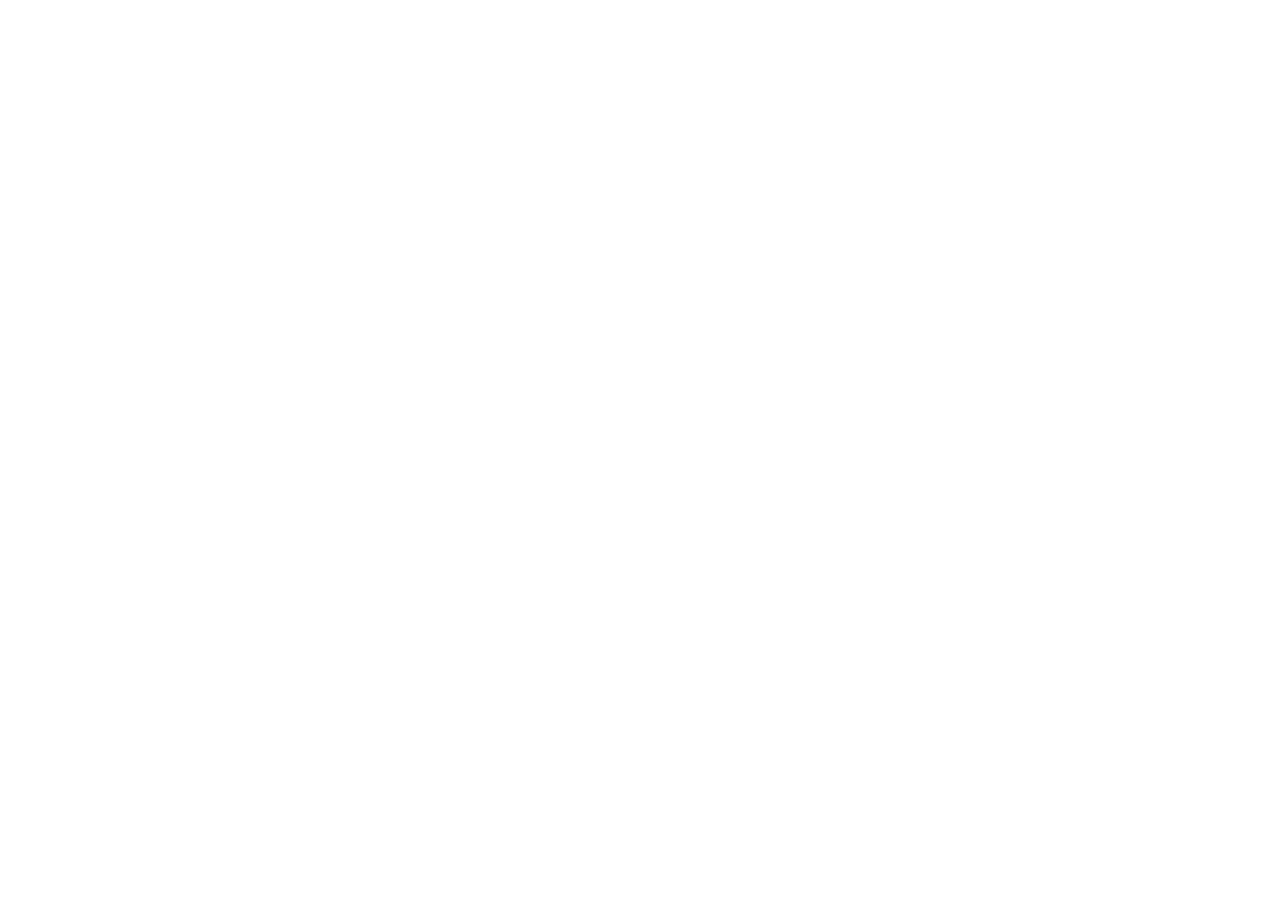
==== index.html @ e8a9f500 "Created index, css and js templates, also adding the main font for page" ====
<!DOCTYPE html>
<html lang="en">
<head>
    <meta charset="UTF-8">
    <meta http-equiv="X-UA-Compatible" content="IE=edge">
    <meta name="viewport" content="width=device-width, initial-scale=1.0">
    <link rel="stylesheet" href="css/main.css">
    <title>Alphalete</title>
</head>
<body>
    
</body>
</html>
---- css/main.css ----
* {
    box-sizing: border-box;
    padding: 0;
    margin: 0;
    font-family: "GT America Expanded Bold";
}
@font-face {
    font-family: "GT America Expanded Bold";
    src: url(@font-face/gtAmerica.ttf);
    src: url(@font-face/22b4c73e6141de7c9937f42cb58bdb4b.eot);
    src: url(@font-face/22b4c73e6141de7c9937f42cb58bdb4b.svg);
    src: url(@font-face/22b4c73e6141de7c9937f42cb58bdb4b.woff);
    src: url(@font-face/22b4c73e6141de7c9937f42cb58bdb4b.woff2);
}
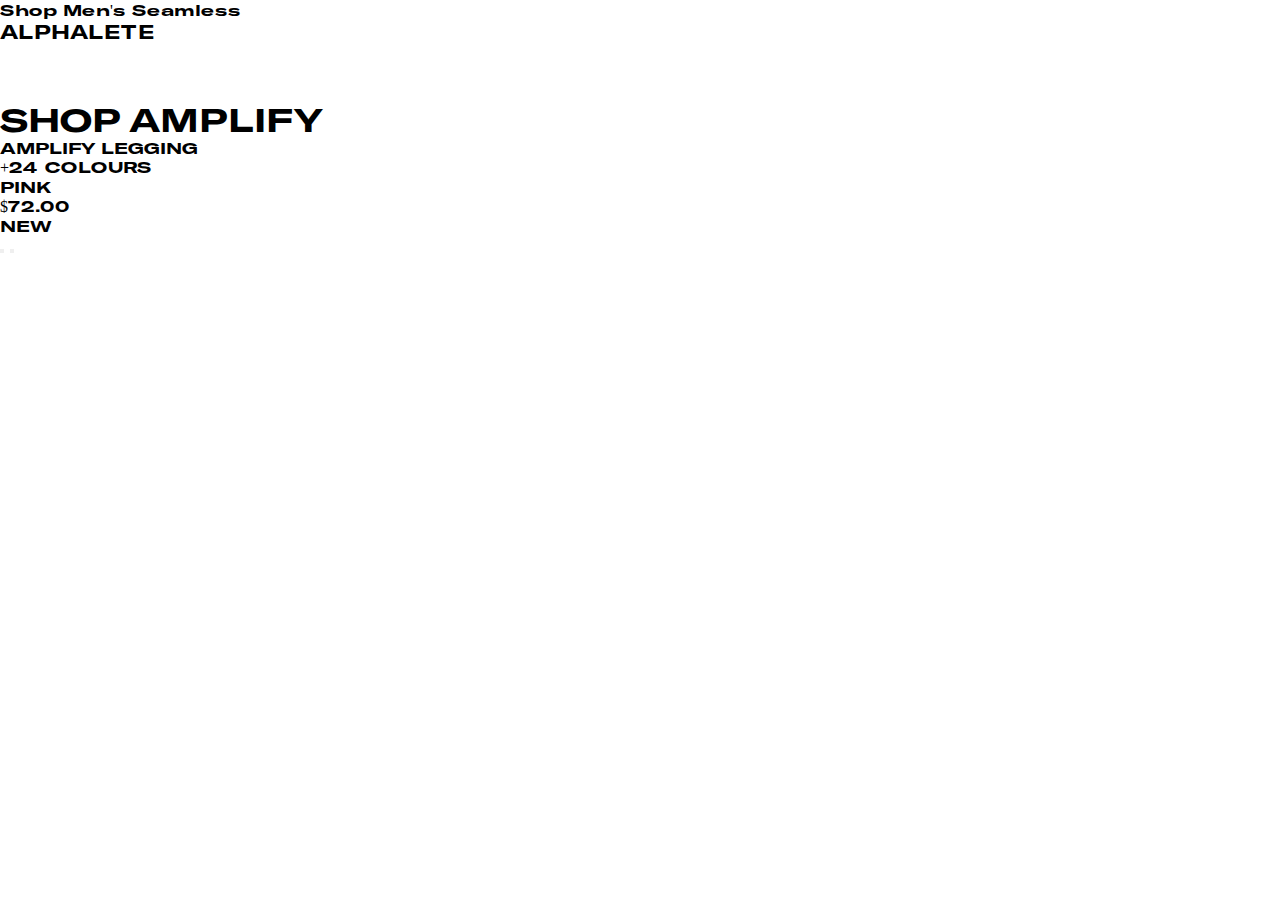
==== commit f8e1d8d6: "Added basic html for alerts, mobile nav, ourFavourites and elements for shopAmplify item and section" ====
--- a/index.html
+++ b/index.html
@@ -8,6 +8,38 @@
     <title>Alphalete</title>
 </head>
 <body>
-    
+    <header>
+        <div class="alerts">
+            <p>Shop Men's Seamless</p>
+        </div>
+        <nav class="mobileNavigation">
+            <h3 class="logo">ALPHALETE</h3>
+            <ul>
+                <li class="shoppingBasket"></li>
+                <li class="searchBar"></li>
+                <li class="hamburgerMenu"></li>
+            </ul>
+        </nav>
+    </header>
+    <section class="ourFavourites">
+
+    </section>
+    <section class="shopAmplify carouselSection">
+        <h1>SHOP AMPLIFY</h1>
+        <div class="carouselPart">
+            <div class="leggings">
+                <div class="carouselImage"></div>
+                <div class="carouselInformation">
+                    <p class="itemTitle">AMPLIFY LEGGING</p>
+                    <p class="itemColourAmount">+24 COLOURS</p>
+                    <p class="itemColour">PINK</p>
+                    <p class="itemPrice">$72.00</p>
+                    <p class="itemStatus">NEW</p>
+                </div>
+            </div>
+            <button class="prevButton"></button>
+            <button class="nextButton"></button>
+        </div>
+    </section>
 </body>
 </html>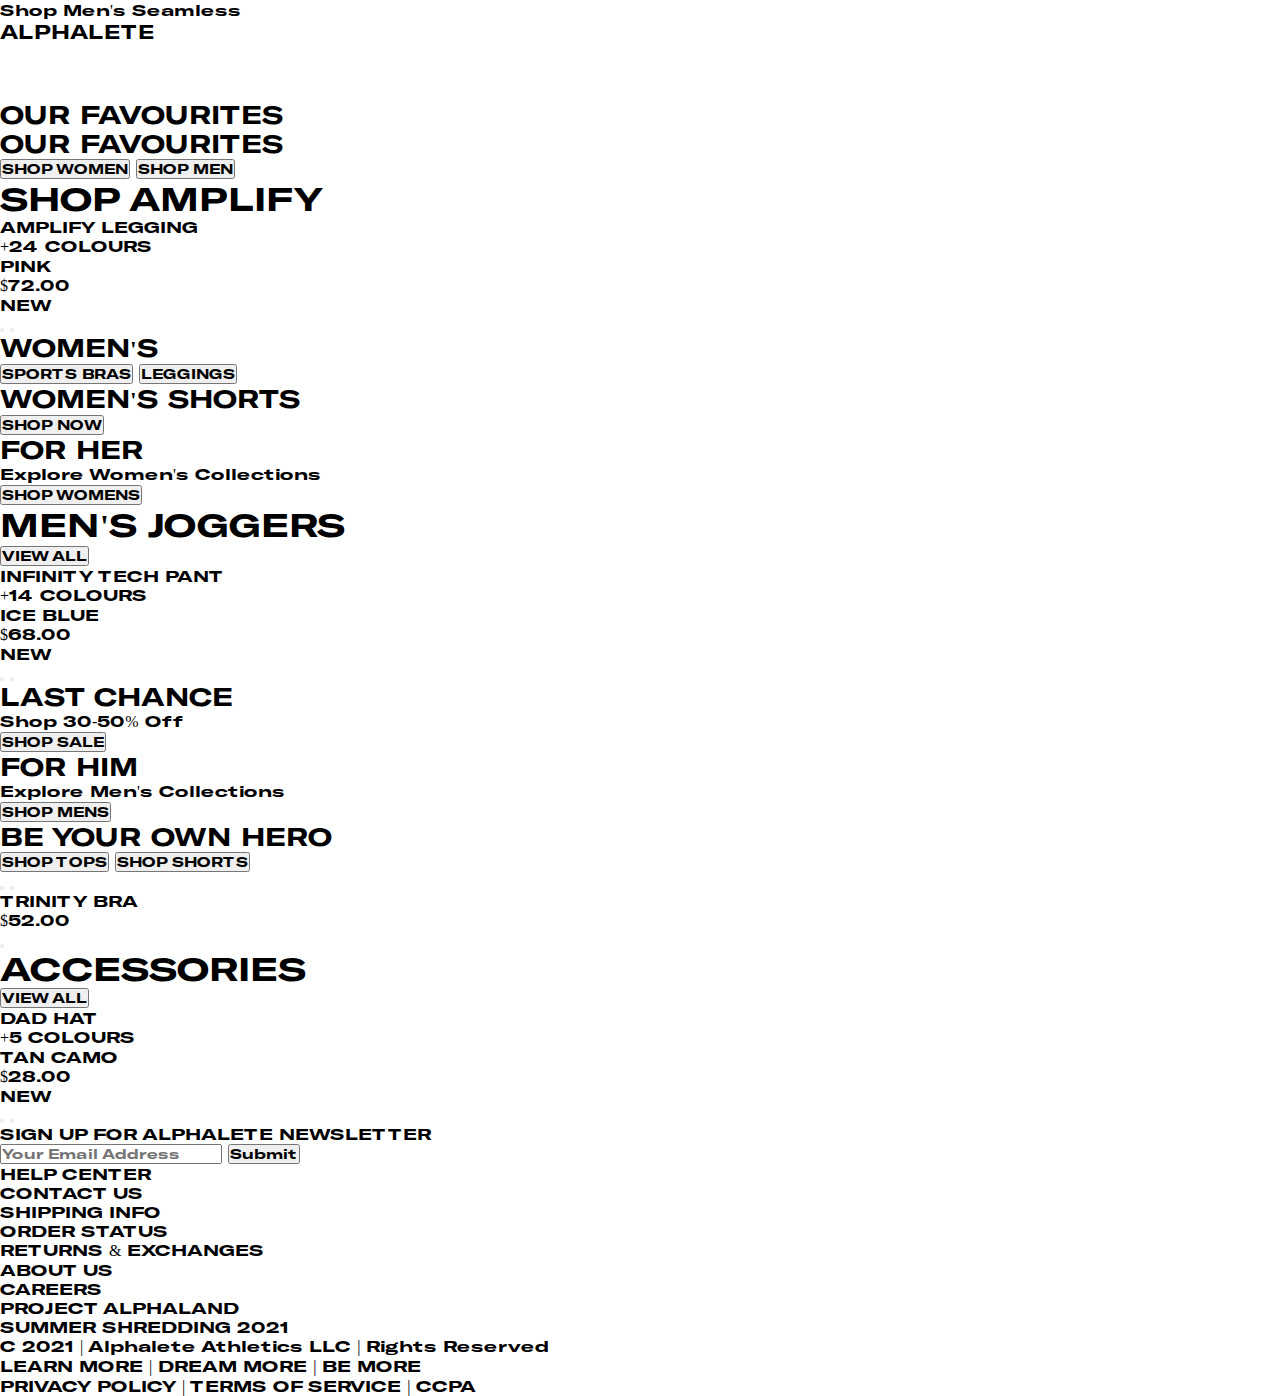
==== commit d56e8baa: "Added the rest of basic html, no styling" ====
--- a/index.html
+++ b/index.html
@@ -22,12 +22,17 @@
         </nav>
     </header>
     <section class="ourFavourites">
-
+        <h2>OUR FAVOURITES</h2>
+        <div class="ourFavourites-mobileImage"></div>
+        <div class="ourFavourites-desktoptabletImage"></div>
+        <h2>OUR FAVOURITES</h2>
+        <button class="shopWomen sectionButton">SHOP WOMEN</button>
+        <button class="shopMen sectionButton">SHOP MEN</button>
     </section>
     <section class="shopAmplify carouselSection">
         <h1>SHOP AMPLIFY</h1>
-        <div class="carouselPart">
-            <div class="leggings">
+        <ul class="carouselPart">
+            <li class="leggings carouselBox">
                 <div class="carouselImage"></div>
                 <div class="carouselInformation">
                     <p class="itemTitle">AMPLIFY LEGGING</p>
@@ -36,10 +41,145 @@
                     <p class="itemPrice">$72.00</p>
                     <p class="itemStatus">NEW</p>
                 </div>
-            </div>
+            </li>
             <button class="prevButton"></button>
             <button class="nextButton"></button>
+        </ul>
+    </section>
+    <section class="womensGallery">
+        <div class="womensClothes">
+            <div class="womensClothesImage"></div>
+            <h2>WOMEN'S</h2>
+            <button class="sportsBras sectionButton">SPORTS BRAS</button>
+            <button class="leggings sectionButton">LEGGINGS</button>
+        </div>
+        <div class="womensShorts">
+            <div class="womensShortsImage"></div>
+            <h2>WOMEN'S SHORTS</h2>
+            <button class="shopNow sectionButton">SHOP NOW</button>
+        </div>
+        <div class="forHer forThemBox">
+            <div class="forHerImage"></div>
+            <h2>FOR HER</h2>
+            <p>Explore Women's Collections</p>
+            <button class="shopThem sectionButton">SHOP WOMENS</button>
         </div>
     </section>
+    <section class="mensJoggers carouselSection">
+        <div class="carouselTitleBox">
+            <h1>MEN'S JOGGERS</h1>
+            <button class="carouselTitleButton">VIEW ALL</button>
+        </div>
+        <ul class="carouselPart">
+            <li class="joggers carouselBox">
+                <div class="carouselImage"></div>
+                <div class="carouselInformation">
+                    <p class="itemTitle">INFINITY TECH PANT</p>
+                    <p class="itemColourAmount">+14 COLOURS</p>
+                    <p class="itemColour">ICE BLUE</p>
+                    <p class="itemPrice">$68.00</p>
+                    <p class="itemStatus">NEW</p>
+                </div>
+            </li>
+            <button class="prevButton"></button>
+            <button class="nextButton"></button>
+        </ul>
+    </section>
+    <section class="mensGallery">
+        <div class="lastChance">
+            <div class="lastChanceImage "></div>
+            <h2>LAST CHANCE</h2>
+            <p>Shop 30-50% Off</p>
+            <button class="shopSale sectionButton">SHOP SALE</button>
+        </div>
+        <div class="forHim forThemBox">
+            <div class="forHimImage"></div>
+            <h2>FOR HIM</h2>
+            <p>Explore Men's Collections</p>
+            <button class="shopThem sectionButton">SHOP MENS</button>
+        </div>
+        <div class="ownHero">
+            <div class="heroImage"></div>
+            <h2>BE YOUR OWN HERO</h2>
+            <button class="shopTops sectionButton">SHOP TOPS</button>
+            <button class="shopShorts sectionButton">SHOP SHORTS</button>
+        </div>
+    </section>
+    <section class="shopTheLook">
+        <div class="shopBox">
+            <div class="shopOneImage"></div>
+            <button class="highlightButton highlight1"></button>
+            <button class="highlightButton highlight2"></button>
+            <div class="imageHighlight">
+                <div class="itemBox">
+                    <div class="itemImage"></div>
+                    <div class="itemInfo">
+                        <h4>TRINITY BRA</h4>
+                        <p>$52.00</p>
+                    </div>
+                </div>
+                <button class="exitButton"></button>
+            </div>
+        </div>
+    </section>
+    <section class="shopAccessories carouselSection">
+        <div class="carouselTitleBox">
+            <h1>ACCESSORIES</h1>
+            <button class="carouselTitleButton">VIEW ALL</button>
+        </div>
+        <ul class="carouselPart">
+            <li class="accessoriesBox carouselBox">
+                <div class="carouselImage"></div>
+                <div class="carouselInformation">
+                    <p class="itemTitle">DAD HAT</p>
+                    <p class="itemColourAmount">+5 COLOURS</p>
+                    <p class="itemColour">TAN CAMO</p>
+                    <p class="itemPrice">$28.00</p>
+                    <p class="itemStatus">NEW</p>
+                </div>
+            </li>
+            <button class="prevButton"></button>
+            <button class="nextButton"></button>
+        </ul>
+    </section>
+    <footer>
+        <div class="signUpSocials">
+            <p>SIGN UP FOR ALPHALETE NEWSLETTER</p>
+            <div class="submitEMail">
+                <input type="text" placeholder="Your Email Address">
+                <input type="submit">
+            </div>
+            <div class="socialMedias">
+                <div class="instagram socialMediaBox"></div>
+                <div class="tiktok socialMediaBox"></div>
+                <div class="twitter socialMediaBox"></div>
+                <div class="facebook socialMediaBox"></div>
+                <div class="youtube socialMediaBox"></div>
+            </div>
+            <div class="themeToggle"></div>
+        </div>
+        <div class="supportBox">
+            <ul>
+                <li>HELP CENTER</li>
+                <li>CONTACT US</li>
+                <li>SHIPPING INFO</li>
+                <li>ORDER STATUS</li>
+                <li>RETURNS & EXCHANGES</li>
+            </ul>
+        </div>
+        <div class="infoBox">
+            <ul>
+                <li>ABOUT US</li>
+                <li>CAREERS</li>
+                <li>PROJECT ALPHALAND</li>
+                <li>SUMMER SHREDDING 2021</li>
+            </ul>
+        </div>
+        <div class="copyrightBox">
+            <p class="copyright">C 2021 | Alphalete Athletics LLC | Rights Reserved</p>
+            <p class="missionStatement">LEARN MORE | DREAM MORE | BE MORE</p>
+            <p class="privacy">PRIVACY POLICY | TERMS OF SERVICE | CCPA</p>
+        </div>
+    </footer>
 </body>
 </html>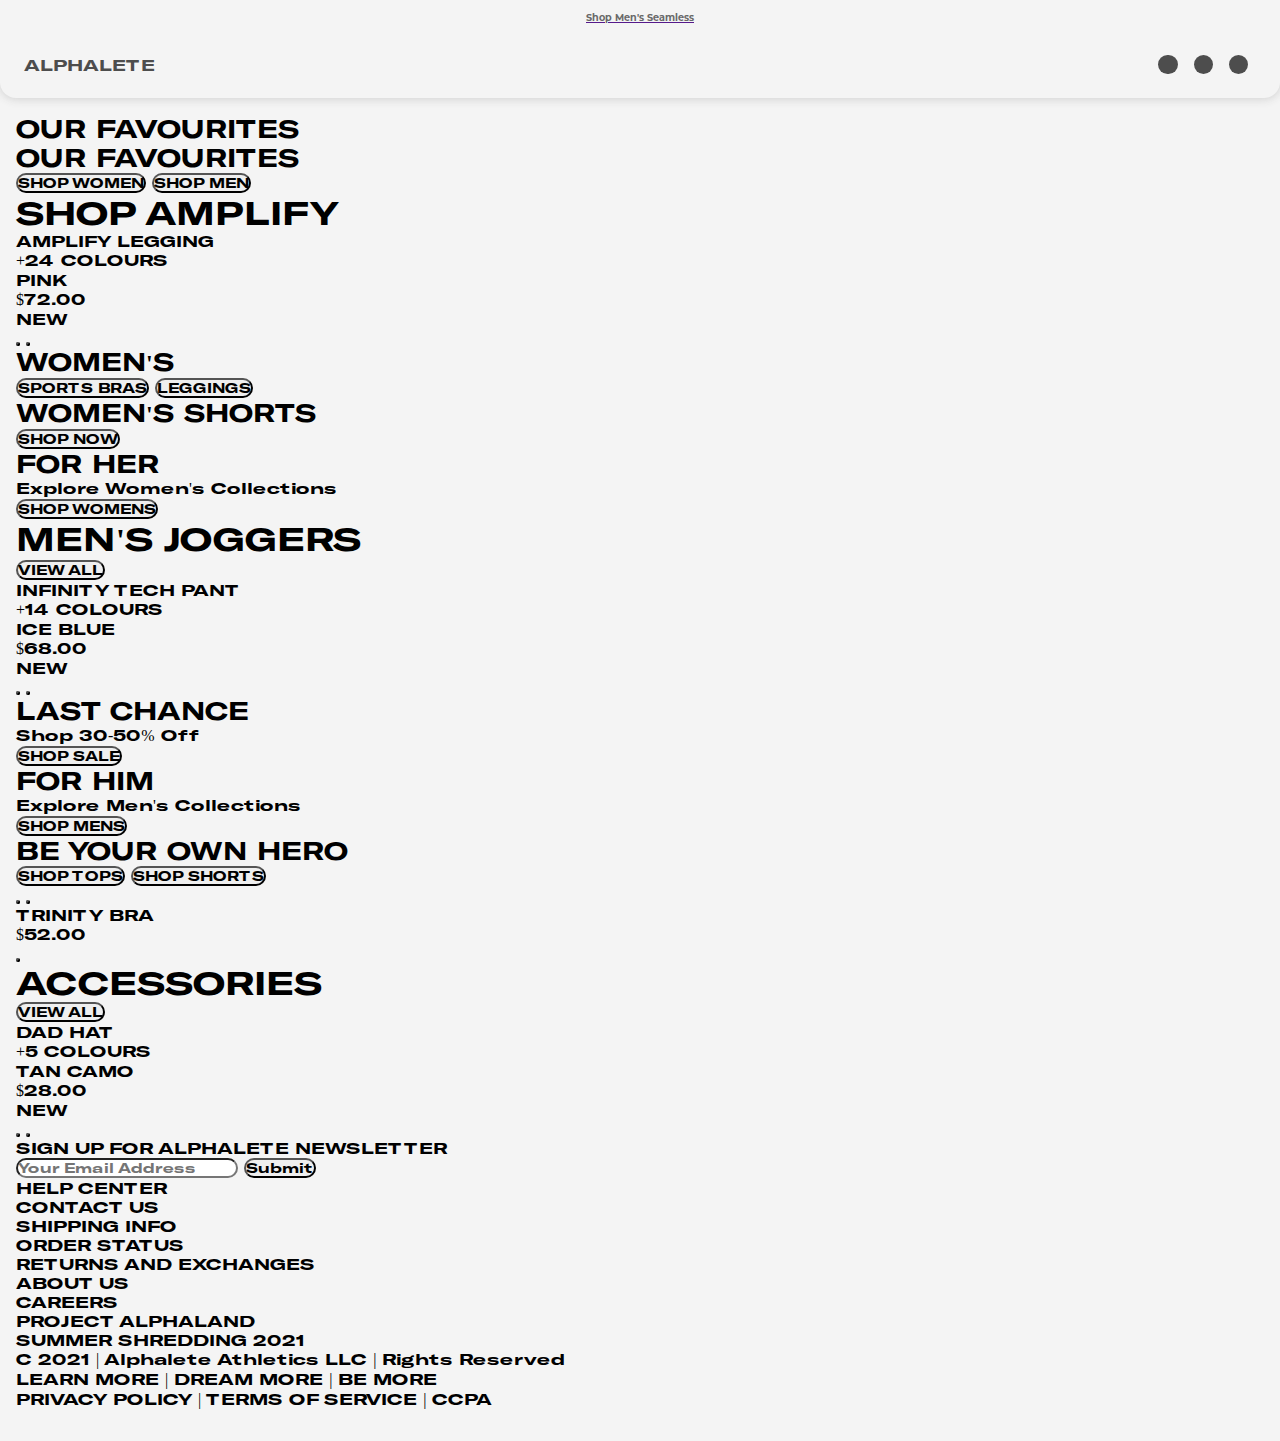
==== commit 13cd0ba1: "Added styling for mobile header and body, relinked fonts used" ====
--- a/index.html
+++ b/index.html
@@ -10,176 +10,178 @@
 <body>
     <header>
         <div class="alerts">
-            <p>Shop Men's Seamless</p>
+            <a href=""><p>Shop Men's Seamless</p></a>
         </div>
         <nav class="mobileNavigation">
             <h3 class="logo">ALPHALETE</h3>
             <ul>
-                <li class="shoppingBasket"></li>
-                <li class="searchBar"></li>
-                <li class="hamburgerMenu"></li>
+                <li class="shoppingBasket mobileNavIcon"></li>
+                <li class="searchBar mobileNavIcon"></li>
+                <li class="hamburgerMenu mobileNavIcon"></li>
             </ul>
         </nav>
     </header>
-    <section class="ourFavourites">
-        <h2>OUR FAVOURITES</h2>
-        <div class="ourFavourites-mobileImage"></div>
-        <div class="ourFavourites-desktoptabletImage"></div>
-        <h2>OUR FAVOURITES</h2>
-        <button class="shopWomen sectionButton">SHOP WOMEN</button>
-        <button class="shopMen sectionButton">SHOP MEN</button>
-    </section>
-    <section class="shopAmplify carouselSection">
-        <h1>SHOP AMPLIFY</h1>
-        <ul class="carouselPart">
-            <li class="leggings carouselBox">
-                <div class="carouselImage"></div>
-                <div class="carouselInformation">
-                    <p class="itemTitle">AMPLIFY LEGGING</p>
-                    <p class="itemColourAmount">+24 COLOURS</p>
-                    <p class="itemColour">PINK</p>
-                    <p class="itemPrice">$72.00</p>
-                    <p class="itemStatus">NEW</p>
+    <main>
+        <section class="ourFavourites">
+            <h2>OUR FAVOURITES</h2>
+            <div class="ourFavourites-mobileImage"></div>
+            <div class="ourFavourites-desktoptabletImage"></div>
+            <h2>OUR FAVOURITES</h2>
+            <button class="shopWomen sectionButton">SHOP WOMEN</button>
+            <button class="shopMen sectionButton">SHOP MEN</button>
+        </section>
+        <section class="shopAmplify carouselSection">
+            <h1>SHOP AMPLIFY</h1>
+            <ul class="carouselPart">
+                <li class="leggings carouselBox">
+                    <div class="carouselImage"></div>
+                    <div class="carouselInformation">
+                        <p class="itemTitle">AMPLIFY LEGGING</p>
+                        <p class="itemColourAmount">+24 COLOURS</p>
+                        <p class="itemColour">PINK</p>
+                        <p class="itemPrice">$72.00</p>
+                        <p class="itemStatus">NEW</p>
+                    </div>
+                </li>
+                <button class="prevButton"></button>
+                <button class="nextButton"></button>
+            </ul>
+        </section>
+        <section class="womensGallery">
+            <div class="womensClothes">
+                <div class="womensClothesImage"></div>
+                <h2>WOMEN'S</h2>
+                <button class="sportsBras sectionButton">SPORTS BRAS</button>
+                <button class="leggings sectionButton">LEGGINGS</button>
+            </div>
+            <div class="womensShorts">
+                <div class="womensShortsImage"></div>
+                <h2>WOMEN'S SHORTS</h2>
+                <button class="shopNow sectionButton">SHOP NOW</button>
+            </div>
+            <div class="forHer forThemBox">
+                <div class="forHerImage"></div>
+                <h2>FOR HER</h2>
+                <p>Explore Women's Collections</p>
+                <button class="shopThem sectionButton">SHOP WOMENS</button>
+            </div>
+        </section>
+        <section class="mensJoggers carouselSection">
+            <div class="carouselTitleBox">
+                <h1>MEN'S JOGGERS</h1>
+                <button class="carouselTitleButton">VIEW ALL</button>
+            </div>
+            <ul class="carouselPart">
+                <li class="joggers carouselBox">
+                    <div class="carouselImage"></div>
+                    <div class="carouselInformation">
+                        <p class="itemTitle">INFINITY TECH PANT</p>
+                        <p class="itemColourAmount">+14 COLOURS</p>
+                        <p class="itemColour">ICE BLUE</p>
+                        <p class="itemPrice">$68.00</p>
+                        <p class="itemStatus">NEW</p>
+                    </div>
+                </li>
+                <button class="prevButton"></button>
+                <button class="nextButton"></button>
+            </ul>
+        </section>
+        <section class="mensGallery">
+            <div class="lastChance">
+                <div class="lastChanceImage "></div>
+                <h2>LAST CHANCE</h2>
+                <p>Shop 30-50% Off</p>
+                <button class="shopSale sectionButton">SHOP SALE</button>
+            </div>
+            <div class="forHim forThemBox">
+                <div class="forHimImage"></div>
+                <h2>FOR HIM</h2>
+                <p>Explore Men's Collections</p>
+                <button class="shopThem sectionButton">SHOP MENS</button>
+            </div>
+            <div class="ownHero">
+                <div class="heroImage"></div>
+                <h2>BE YOUR OWN HERO</h2>
+                <button class="shopTops sectionButton">SHOP TOPS</button>
+                <button class="shopShorts sectionButton">SHOP SHORTS</button>
+            </div>
+        </section>
+        <section class="shopTheLook">
+            <div class="shopBox">
+                <div class="shopOneImage"></div>
+                <button class="highlightButton highlight1"></button>
+                <button class="highlightButton highlight2"></button>
+                <div class="imageHighlight">
+                    <div class="itemBox">
+                        <div class="itemImage"></div>
+                        <div class="itemInfo">
+                            <h4>TRINITY BRA</h4>
+                            <p>$52.00</p>
+                        </div>
+                    </div>
+                    <button class="exitButton"></button>
                 </div>
-            </li>
-            <button class="prevButton"></button>
-            <button class="nextButton"></button>
-        </ul>
-    </section>
-    <section class="womensGallery">
-        <div class="womensClothes">
-            <div class="womensClothesImage"></div>
-            <h2>WOMEN'S</h2>
-            <button class="sportsBras sectionButton">SPORTS BRAS</button>
-            <button class="leggings sectionButton">LEGGINGS</button>
-        </div>
-        <div class="womensShorts">
-            <div class="womensShortsImage"></div>
-            <h2>WOMEN'S SHORTS</h2>
-            <button class="shopNow sectionButton">SHOP NOW</button>
-        </div>
-        <div class="forHer forThemBox">
-            <div class="forHerImage"></div>
-            <h2>FOR HER</h2>
-            <p>Explore Women's Collections</p>
-            <button class="shopThem sectionButton">SHOP WOMENS</button>
-        </div>
-    </section>
-    <section class="mensJoggers carouselSection">
-        <div class="carouselTitleBox">
-            <h1>MEN'S JOGGERS</h1>
-            <button class="carouselTitleButton">VIEW ALL</button>
-        </div>
-        <ul class="carouselPart">
-            <li class="joggers carouselBox">
-                <div class="carouselImage"></div>
-                <div class="carouselInformation">
-                    <p class="itemTitle">INFINITY TECH PANT</p>
-                    <p class="itemColourAmount">+14 COLOURS</p>
-                    <p class="itemColour">ICE BLUE</p>
-                    <p class="itemPrice">$68.00</p>
-                    <p class="itemStatus">NEW</p>
+            </div>
+        </section>
+        <section class="shopAccessories carouselSection">
+            <div class="carouselTitleBox">
+                <h1>ACCESSORIES</h1>
+                <button class="carouselTitleButton">VIEW ALL</button>
+            </div>
+            <ul class="carouselPart">
+                <li class="accessoriesBox carouselBox">
+                    <div class="carouselImage"></div>
+                    <div class="carouselInformation">
+                        <p class="itemTitle">DAD HAT</p>
+                        <p class="itemColourAmount">+5 COLOURS</p>
+                        <p class="itemColour">TAN CAMO</p>
+                        <p class="itemPrice">$28.00</p>
+                        <p class="itemStatus">NEW</p>
+                    </div>
+                </li>
+                <button class="prevButton"></button>
+                <button class="nextButton"></button>
+            </ul>
+        </section>
+        <footer>
+            <div class="signUpSocials">
+                <p>SIGN UP FOR ALPHALETE NEWSLETTER</p>
+                <div class="submitEMail">
+                    <input type="text" placeholder="Your Email Address">
+                    <input type="submit">
                 </div>
-            </li>
-            <button class="prevButton"></button>
-            <button class="nextButton"></button>
-        </ul>
-    </section>
-    <section class="mensGallery">
-        <div class="lastChance">
-            <div class="lastChanceImage "></div>
-            <h2>LAST CHANCE</h2>
-            <p>Shop 30-50% Off</p>
-            <button class="shopSale sectionButton">SHOP SALE</button>
-        </div>
-        <div class="forHim forThemBox">
-            <div class="forHimImage"></div>
-            <h2>FOR HIM</h2>
-            <p>Explore Men's Collections</p>
-            <button class="shopThem sectionButton">SHOP MENS</button>
-        </div>
-        <div class="ownHero">
-            <div class="heroImage"></div>
-            <h2>BE YOUR OWN HERO</h2>
-            <button class="shopTops sectionButton">SHOP TOPS</button>
-            <button class="shopShorts sectionButton">SHOP SHORTS</button>
-        </div>
-    </section>
-    <section class="shopTheLook">
-        <div class="shopBox">
-            <div class="shopOneImage"></div>
-            <button class="highlightButton highlight1"></button>
-            <button class="highlightButton highlight2"></button>
-            <div class="imageHighlight">
-                <div class="itemBox">
-                    <div class="itemImage"></div>
-                    <div class="itemInfo">
-                        <h4>TRINITY BRA</h4>
-                        <p>$52.00</p>
-                    </div>
+                <div class="socialMedias">
+                    <div class="instagram socialMediaBox"></div>
+                    <div class="tiktok socialMediaBox"></div>
+                    <div class="twitter socialMediaBox"></div>
+                    <div class="facebook socialMediaBox"></div>
+                    <div class="youtube socialMediaBox"></div>
                 </div>
-                <button class="exitButton"></button>
+                <div class="themeToggle"></div>
             </div>
-        </div>
-    </section>
-    <section class="shopAccessories carouselSection">
-        <div class="carouselTitleBox">
-            <h1>ACCESSORIES</h1>
-            <button class="carouselTitleButton">VIEW ALL</button>
-        </div>
-        <ul class="carouselPart">
-            <li class="accessoriesBox carouselBox">
-                <div class="carouselImage"></div>
-                <div class="carouselInformation">
-                    <p class="itemTitle">DAD HAT</p>
-                    <p class="itemColourAmount">+5 COLOURS</p>
-                    <p class="itemColour">TAN CAMO</p>
-                    <p class="itemPrice">$28.00</p>
-                    <p class="itemStatus">NEW</p>
-                </div>
-            </li>
-            <button class="prevButton"></button>
-            <button class="nextButton"></button>
-        </ul>
-    </section>
-    <footer>
-        <div class="signUpSocials">
-            <p>SIGN UP FOR ALPHALETE NEWSLETTER</p>
-            <div class="submitEMail">
-                <input type="text" placeholder="Your Email Address">
-                <input type="submit">
+            <div class="supportBox">
+                <ul>
+                    <li>HELP CENTER</li>
+                    <li>CONTACT US</li>
+                    <li>SHIPPING INFO</li>
+                    <li>ORDER STATUS</li>
+                    <li>RETURNS AND EXCHANGES</li>
+                </ul>
             </div>
-            <div class="socialMedias">
-                <div class="instagram socialMediaBox"></div>
-                <div class="tiktok socialMediaBox"></div>
-                <div class="twitter socialMediaBox"></div>
-                <div class="facebook socialMediaBox"></div>
-                <div class="youtube socialMediaBox"></div>
+            <div class="infoBox">
+                <ul>
+                    <li>ABOUT US</li>
+                    <li>CAREERS</li>
+                    <li>PROJECT ALPHALAND</li>
+                    <li>SUMMER SHREDDING 2021</li>
+                </ul>
             </div>
-            <div class="themeToggle"></div>
-        </div>
-        <div class="supportBox">
-            <ul>
-                <li>HELP CENTER</li>
-                <li>CONTACT US</li>
-                <li>SHIPPING INFO</li>
-                <li>ORDER STATUS</li>
-                <li>RETURNS & EXCHANGES</li>
-            </ul>
-        </div>
-        <div class="infoBox">
-            <ul>
-                <li>ABOUT US</li>
-                <li>CAREERS</li>
-                <li>PROJECT ALPHALAND</li>
-                <li>SUMMER SHREDDING 2021</li>
-            </ul>
-        </div>
-        <div class="copyrightBox">
-            <p class="copyright">C 2021 | Alphalete Athletics LLC | Rights Reserved</p>
-            <p class="missionStatement">LEARN MORE | DREAM MORE | BE MORE</p>
-            <p class="privacy">PRIVACY POLICY | TERMS OF SERVICE | CCPA</p>
-        </div>
-    </footer>
+            <div class="copyrightBox">
+                <p class="copyright">C 2021 | Alphalete Athletics LLC | Rights Reserved</p>
+                <p class="missionStatement">LEARN MORE | DREAM MORE | BE MORE</p>
+                <p class="privacy">PRIVACY POLICY | TERMS OF SERVICE | CCPA</p>
+            </div>
+        </footer>
+    </main>
 </body>
 </html>--- a/css/main.css
+++ b/css/main.css
@@ -3,12 +3,96 @@
     padding: 0;
     margin: 0;
     font-family: "GT America Expanded Bold";
+    border-radius: 1rem;
 }
 @font-face {
     font-family: "GT America Expanded Bold";
-    src: url(@font-face/gtAmerica.ttf);
-    src: url(@font-face/22b4c73e6141de7c9937f42cb58bdb4b.eot);
-    src: url(@font-face/22b4c73e6141de7c9937f42cb58bdb4b.svg);
-    src: url(@font-face/22b4c73e6141de7c9937f42cb58bdb4b.woff);
-    src: url(@font-face/22b4c73e6141de7c9937f42cb58bdb4b.woff2);
+    src: url(fonts/gtFont/gtAmerica.ttf);
+    src: url(fonts/gtFont/22b4c73e6141de7c9937f42cb58bdb4b.eot);
+    src: url(fonts/tFont/22b4c73e6141de7c9937f42cb58bdb4b.svg);
+    src: url(fonts/gtFont/22b4c73e6141de7c9937f42cb58bdb4b.woff);
+    src: url(fonts/gtFont/22b4c73e6141de7c9937f42cb58bdb4b.woff2);
+}
+@font-face {
+    font-family: "Montserrat Bold";
+    src: url(fonts/Montserrat-Bold.otf);
+}
+:root {
+    --desk-bp: 1124px;
+    --nav-announce-height: 0px;
+    --color-primary: #f4f4f4;
+    --color-primary-trans: hsla(0,0%,95.7%,0.8);
+    --color-primary-shadow-dark: #cfcfcf;
+    --color-primary-shadow-light: #fff;
+    --color-primary-grad-start: #dcdcdc;
+    --color-primary-grad-end: #fff;
+    --color-black-shadow-dark: rgba(1,0,31,0.2);
+    --color-black-shadow-light: rgba(1,0,31,0.1);
+    --color-deepblack: #1a1a1a;
+    --color-deepwhite: #fff;
+    --color-offwhite: #f4f4f4;
+    --color-matteblack: #4d4d4d;
+    --color-matteblack-trans: rgba(77,77,77,0.2);
+    --color-matteblack-opac60: rgba(77,77,77,0.6);
+    --color-mattegrey: #696969;
+    --color-mattegrey-30: hsla(0,0%,41.2%,0.3);
+    --color-pastelgreen: #48e471;
+    --color-pastelgreen-shadow: rgba(137,226,161,0.8);
+    --color-pastelred: #ff6565;
+    --color-pastelred-shadow: hsla(0,100%,70%,0.8);
+    --color-pastelred-shadow-40: hsla(0,100%,70%,0.4);
+    --color-comingsoon: #ff8100;
+    --color-comingsoon-shadow-40: rgba(255,128,0,0.4);
+    --color-finalsale: #5d4aff;
+    --color-finalsale-shadow-40: rgba(94,77,255,0.4);
+    --color-lowstock: #cf0;
+    --color-lowstock-shadow-40: rgba(90,112,0,0.4);
+}
+/* *************** MOBILE STYLING *************** */
+body {
+    background: var(--color-offwhite);
+}
+main {
+    padding: 1rem 1rem 2rem 1rem;
+}
+ul {
+    list-style: none;
+}
+/* ***** HEADER STYLES ***** */
+header {
+    background: var(--color-offwhite);
+    box-shadow: 0px 1px 10px var(--color-primary-shadow-dark);
+    border-top-left-radius: 0;
+    border-top-right-radius: 0;
+    padding: 0.75rem 1.5rem 1.5rem 1.5rem;
+}
+.alerts {
+    text-align: center;
+    font-size: 0.6rem;
+    padding-bottom: 2rem;
+}
+.alerts p {
+    font-family: "Montserrat Bold";
+    color: var(--color-mattegrey);
+}
+nav {
+    display: flex;
+    justify-content: space-between;
+}
+.logo {
+    color: var(--color-matteblack);
+    font-size: 1rem;
+}
+.mobileNavigation ul {
+    display: flex;
+}
+.mobileNavigation li {
+    margin-left: 0.5rem;
+    margin-right: 0.5rem;
+}
+/* TEMPORARY ICON STYLE */
+.mobileNavIcon {
+    height: 1.2rem;
+    width: 1.2rem;
+    background: var(--color-matteblack) ;
 }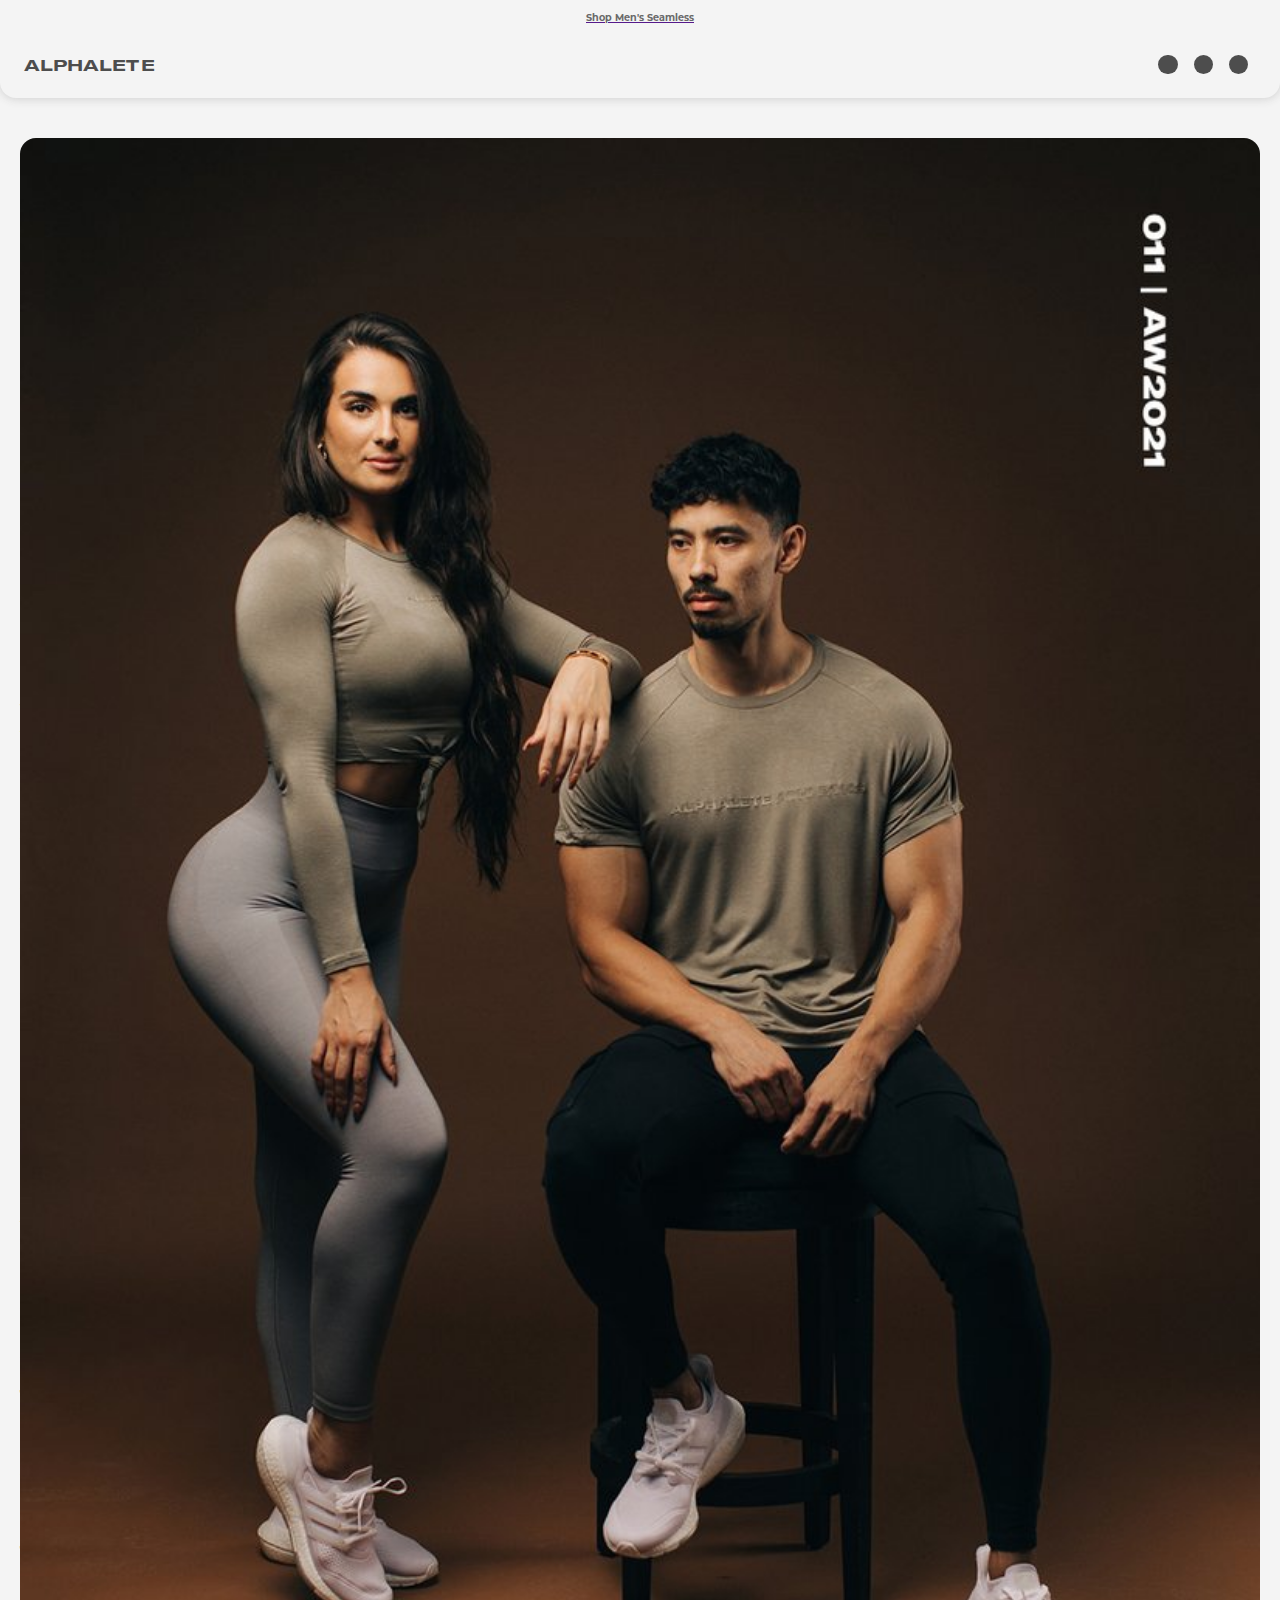
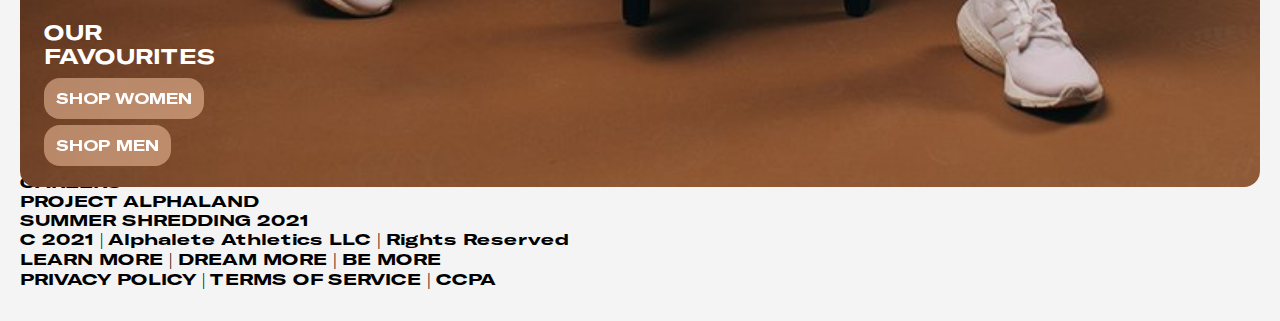
==== commit 6182a214: "Added mobile styles for OurFavourites section, also includes a new images folder git push" ====
--- a/index.html
+++ b/index.html
@@ -23,12 +23,16 @@
     </header>
     <main>
         <section class="ourFavourites">
-            <h2>OUR FAVOURITES</h2>
-            <div class="ourFavourites-mobileImage"></div>
-            <div class="ourFavourites-desktoptabletImage"></div>
-            <h2>OUR FAVOURITES</h2>
-            <button class="shopWomen sectionButton">SHOP WOMEN</button>
-            <button class="shopMen sectionButton">SHOP MEN</button>
+            <div class="ourFavouritesImages">
+                <img src="images/ourFaves-mobile.jpeg" class="ourFaves-mobile" alt="Makayla and Jon wearing newest Alphalete Gear">
+            
+                <div class="sectionInfoOverlays">
+                    <div class="ourFavourites-desktoptabletImage"></div>
+                    <h2>OUR FAVOURITES</h2>
+                    <a class="sectionButton"><p class="shopMen sectionButton">SHOP WOMEN</p></a>
+                    <a class="sectionButton"><p class="shopMen sectionButton">SHOP MEN</p></a>
+                </div>
+            </div>
         </section>
         <section class="shopAmplify carouselSection">
             <h1>SHOP AMPLIFY</h1>
--- a/css/main.css
+++ b/css/main.css
@@ -48,12 +48,15 @@
     --color-lowstock: #cf0;
     --color-lowstock-shadow-40: rgba(90,112,0,0.4);
 }
+img {
+    width: 100%;
+}
 /* *************** MOBILE STYLING *************** */
 body {
     background: var(--color-offwhite);
 }
 main {
-    padding: 1rem 1rem 2rem 1rem;
+    padding: 2.5rem 1.25rem 2rem 1.25rem;
 }
 ul {
     list-style: none;
@@ -95,4 +98,41 @@
     height: 1.2rem;
     width: 1.2rem;
     background: var(--color-matteblack) ;
+}
+
+/* ***** OUR FAVOURITES STYLES ***** */
+.ourFavourites {
+    height: 60vh;
+    width: 100%;
+    position: relative;
+}
+.ourFavouritesImages {
+    position: relative;
+}
+.sectionInfoOverlays {
+    position: absolute;
+    bottom: 0;
+    display: flex;
+    flex-direction: column;
+    padding-left: 1.5rem;
+    padding-bottom: 1.5rem;
+    color: var(--color-deepwhite);
+    width: auto;
+}
+.sectionInfoOverlays h2 {
+    width: 9ch;
+    font-size: 1.25rem;
+    margin-bottom: 0.25rem;
+}
+.sectionButton {
+    color: var(--color-deepwhite);
+    border: none;
+    font-size: 0.9rem;
+    margin-top: 0.2rem;
+}
+.shopWomen , .shopMen {
+    background-color: rgba(255, 205, 171, 0.5);
+    backdrop-filter: blur(5px);
+    display: inline-block;
+    padding: 0.75rem;
 }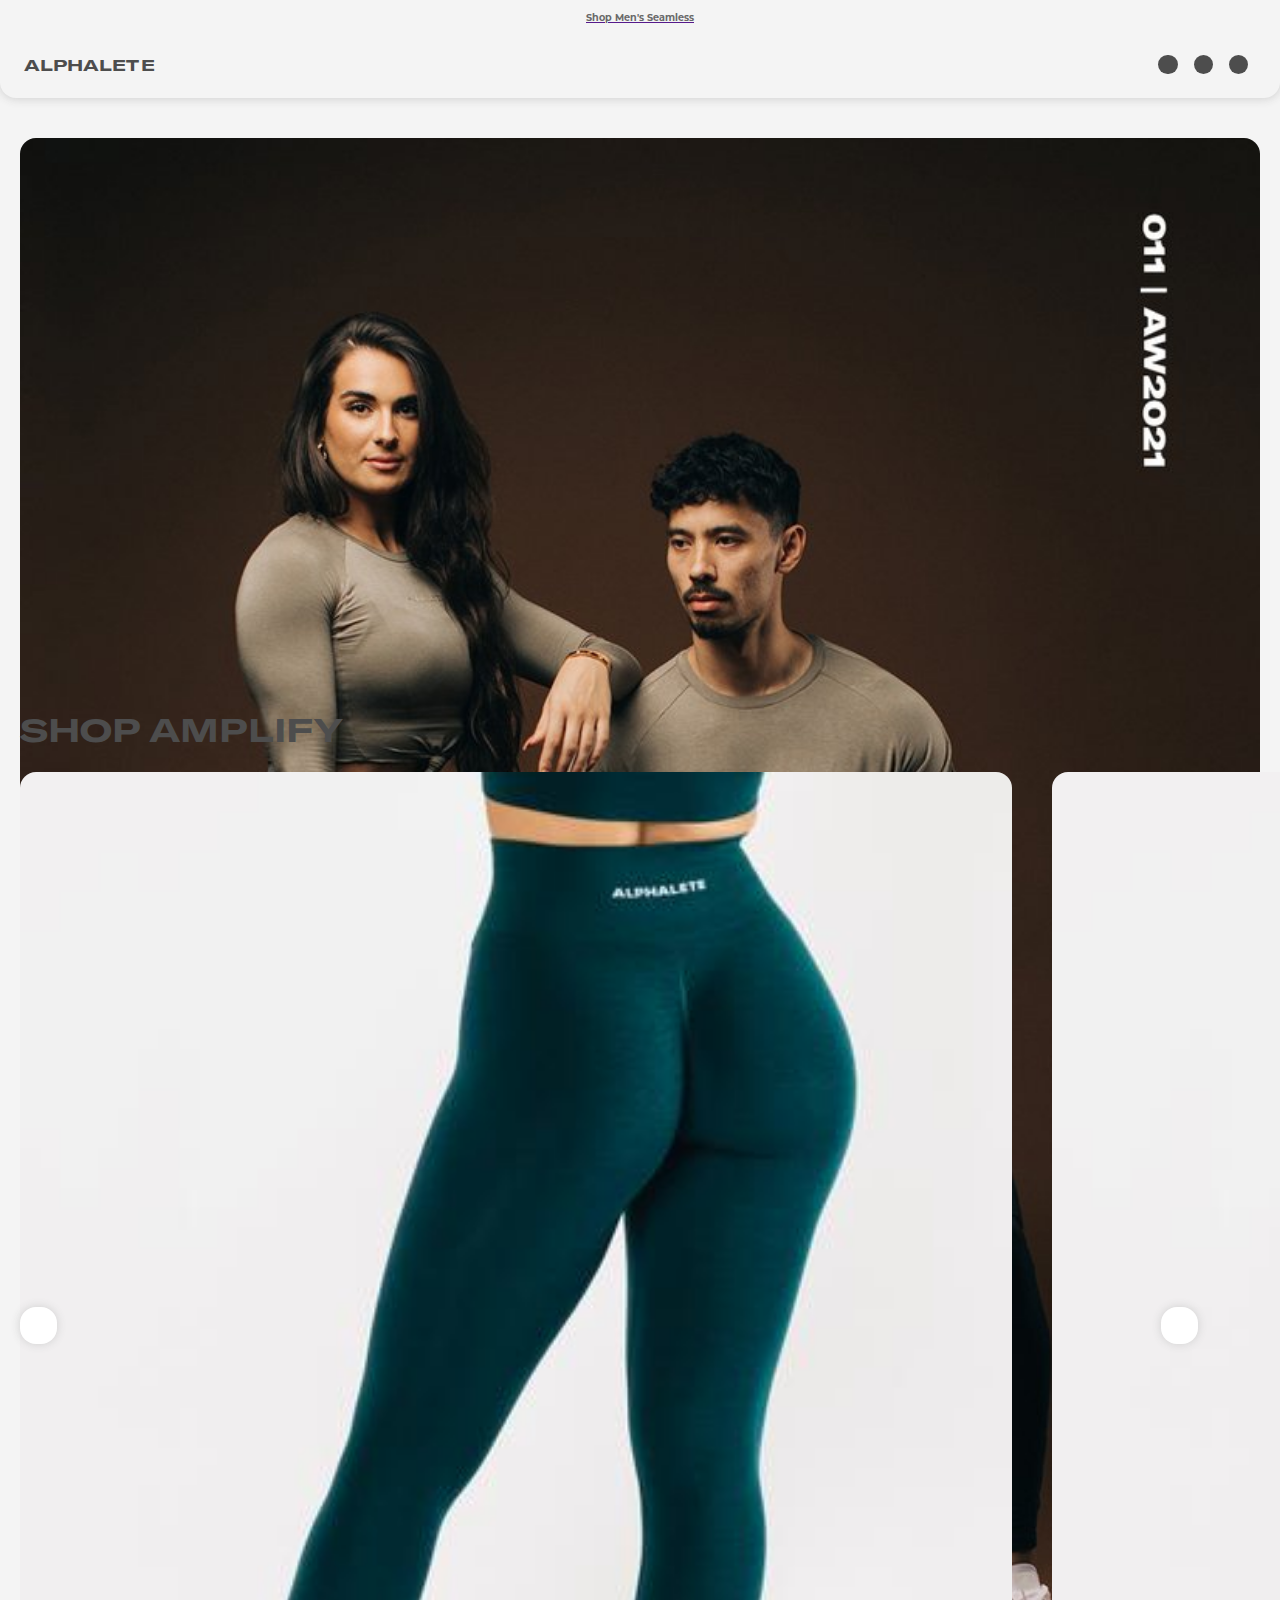
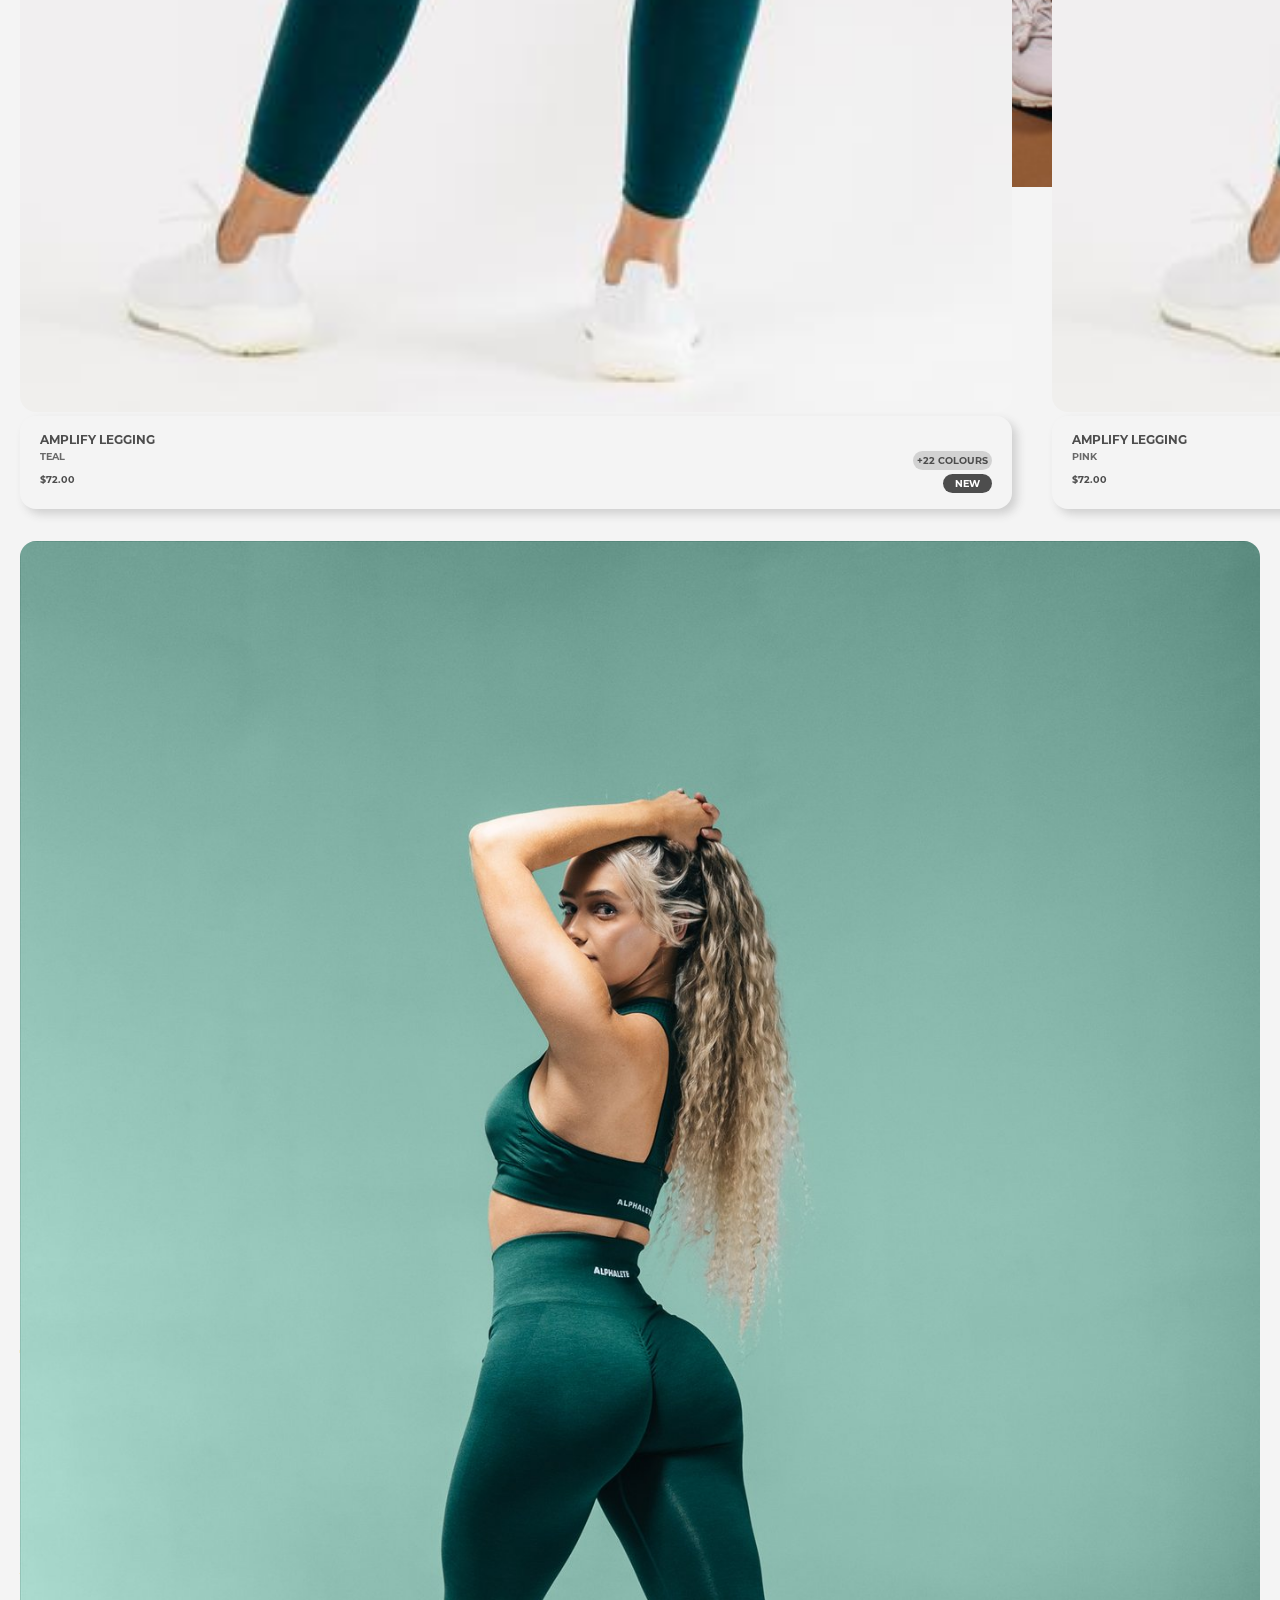
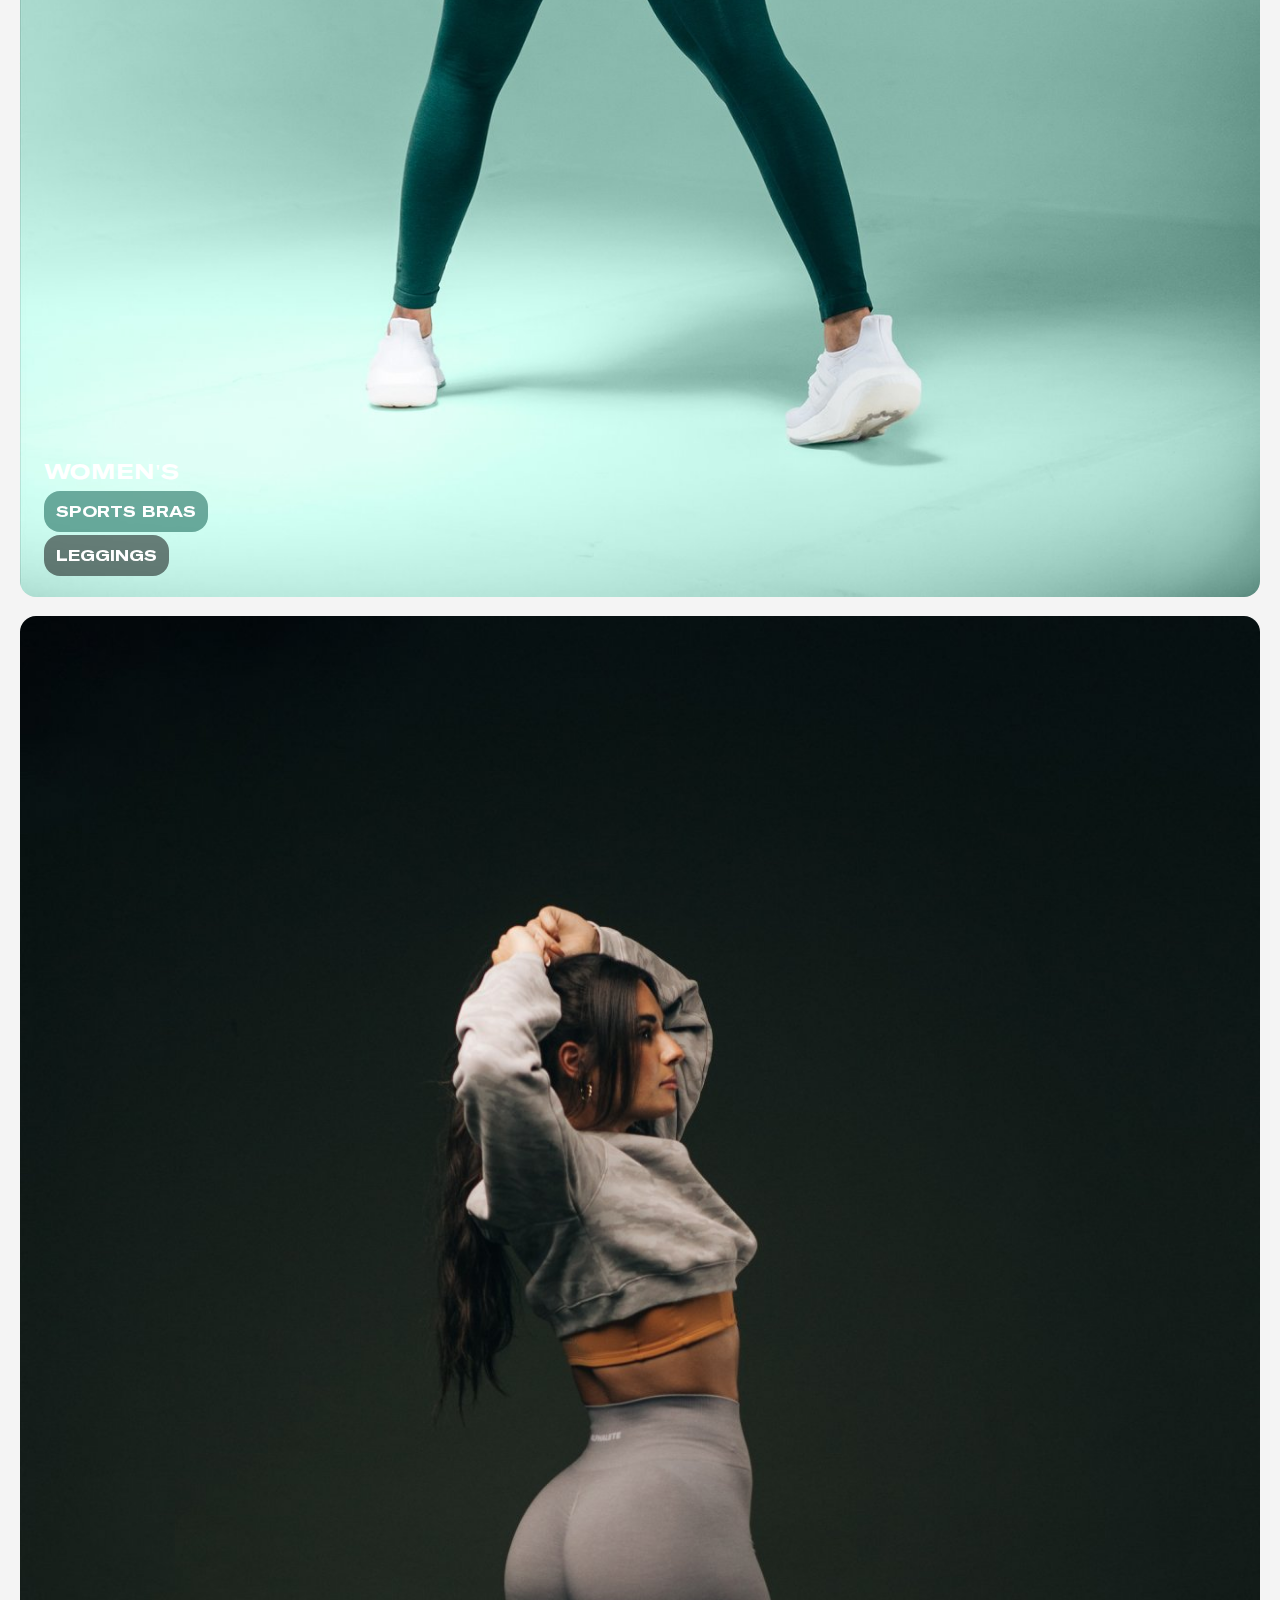
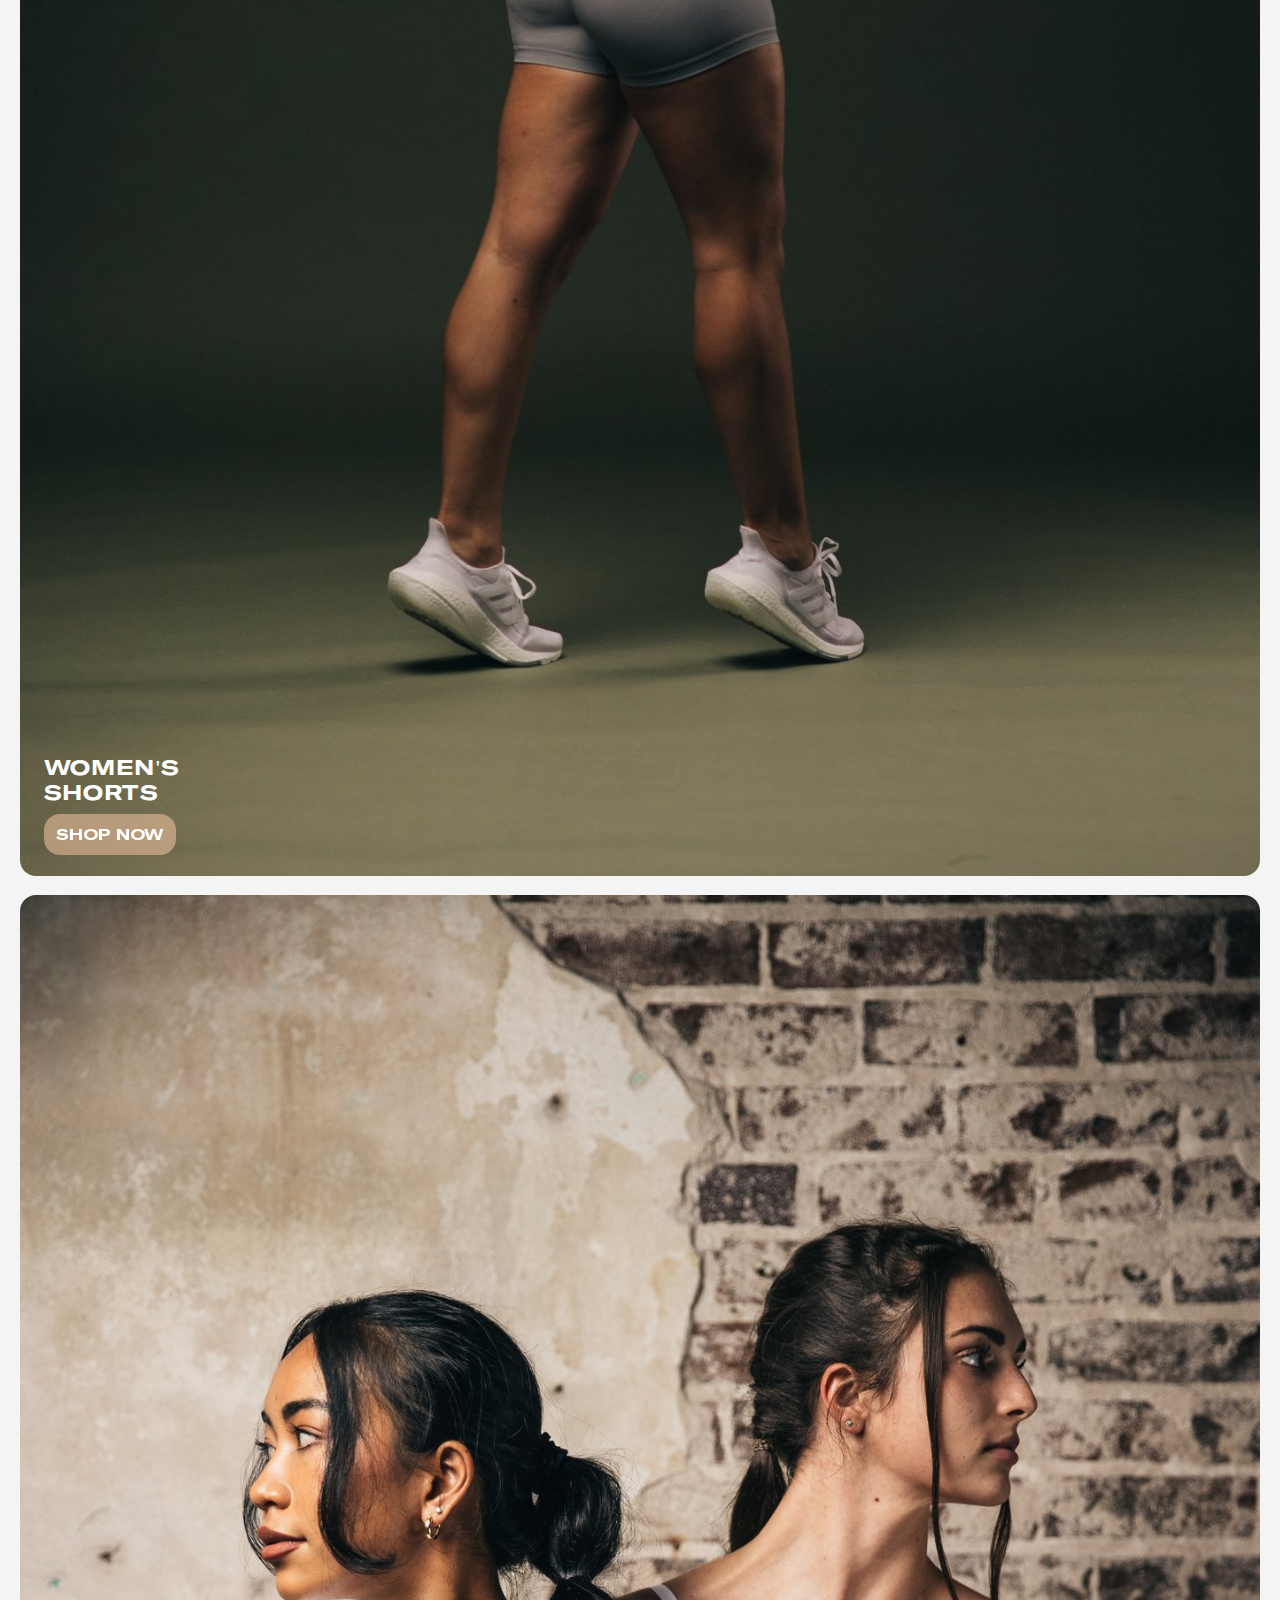
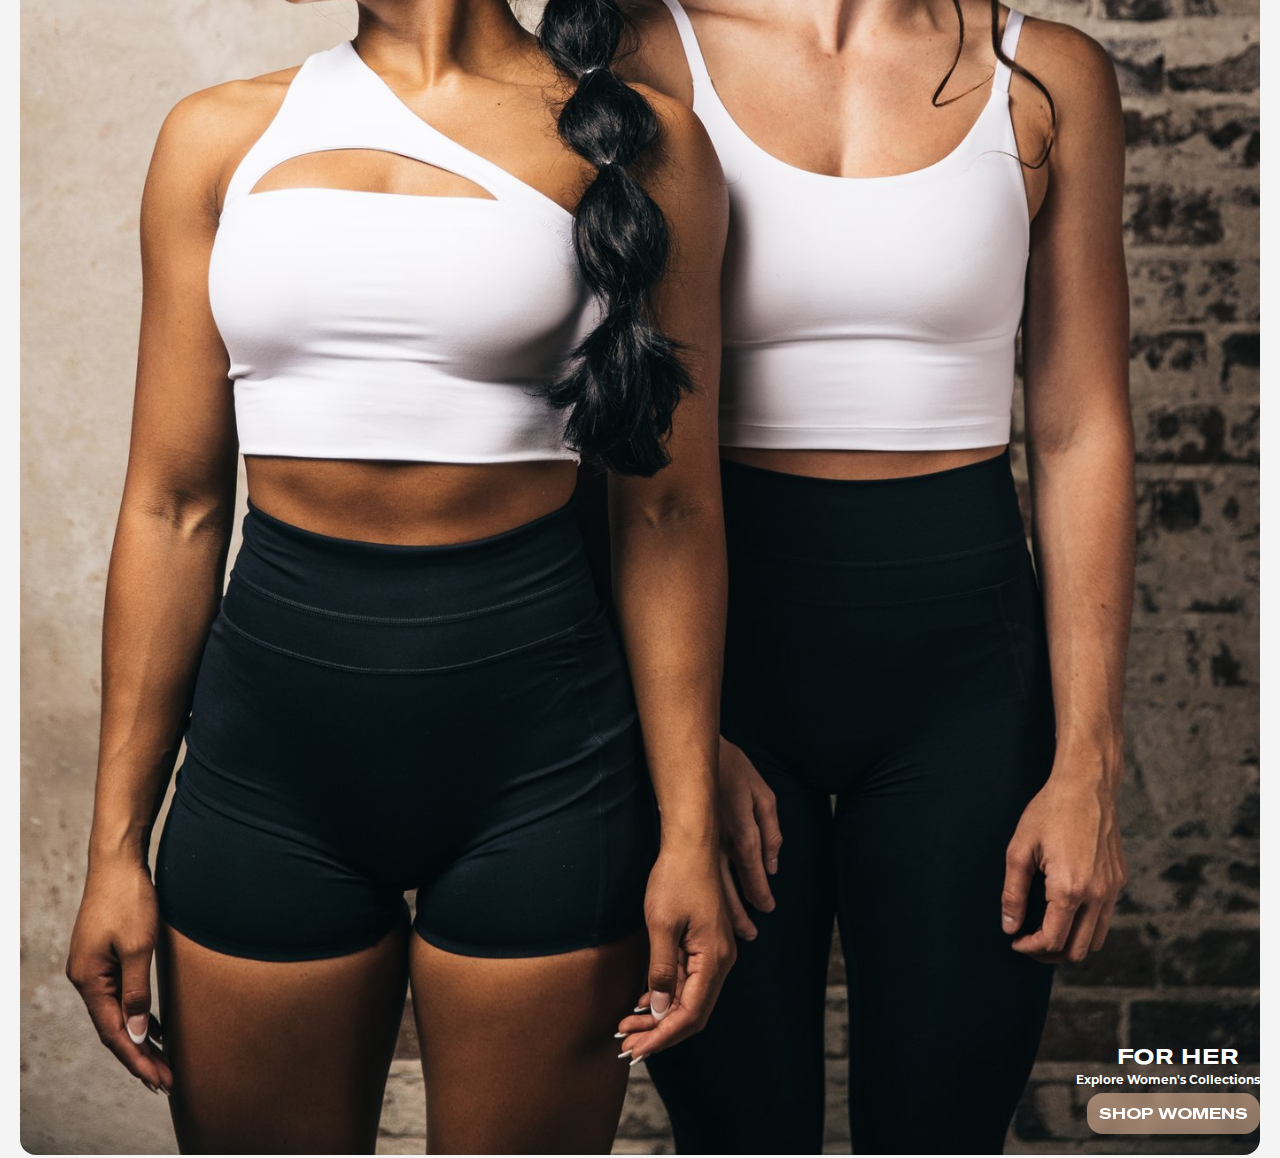
==== commit 4d540e1f: "Created basic mobile styling for shopAmplify and womensGallery, can't figure out how to add fontawes" ====
--- a/index.html
+++ b/index.html
@@ -4,6 +4,8 @@
     <meta charset="UTF-8">
     <meta http-equiv="X-UA-Compatible" content="IE=edge">
     <meta name="viewport" content="width=device-width, initial-scale=1.0">
+    <link rel="stylesheet" href="css/fontawesome.min.css">
+    <link rel="stylesheet" href="css/all.min.css">
     <link rel="stylesheet" href="css/main.css">
     <title>Alphalete</title>
 </head>
@@ -22,14 +24,14 @@
         </nav>
     </header>
     <main>
-        <section class="ourFavourites">
-            <div class="ourFavouritesImages">
+        <section class="ourFavourites overlayBoxType">
+            <div class="ourFavouritesImages sectionOverlay">
                 <img src="images/ourFaves-mobile.jpeg" class="ourFaves-mobile" alt="Makayla and Jon wearing newest Alphalete Gear">
             
                 <div class="sectionInfoOverlays">
-                    <div class="ourFavourites-desktoptabletImage"></div>
+                    <!-- <div class="ourFavourites-desktoptabletImage"></div> -->
                     <h2>OUR FAVOURITES</h2>
-                    <a class="sectionButton"><p class="shopMen sectionButton">SHOP WOMEN</p></a>
+                    <a class="sectionButton"><p class="shopWomen sectionButton">SHOP WOMEN</p></a>
                     <a class="sectionButton"><p class="shopMen sectionButton">SHOP MEN</p></a>
                 </div>
             </div>
@@ -38,39 +40,66 @@
             <h1>SHOP AMPLIFY</h1>
             <ul class="carouselPart">
                 <li class="leggings carouselBox">
-                    <div class="carouselImage"></div>
+                    <div class="carouselImage"><img src="images/amplify1.jpeg" alt=""></div>
                     <div class="carouselInformation">
                         <p class="itemTitle">AMPLIFY LEGGING</p>
-                        <p class="itemColourAmount">+24 COLOURS</p>
-                        <p class="itemColour">PINK</p>
-                        <p class="itemPrice">$72.00</p>
-                        <p class="itemStatus">NEW</p>
-                    </div>
-                </li>
-                <button class="prevButton"></button>
-                <button class="nextButton"></button>
-            </ul>
-        </section>
-        <section class="womensGallery">
-            <div class="womensClothes">
-                <div class="womensClothesImage"></div>
-                <h2>WOMEN'S</h2>
-                <button class="sportsBras sectionButton">SPORTS BRAS</button>
-                <button class="leggings sectionButton">LEGGINGS</button>
-            </div>
-            <div class="womensShorts">
-                <div class="womensShortsImage"></div>
-                <h2>WOMEN'S SHORTS</h2>
-                <button class="shopNow sectionButton">SHOP NOW</button>
-            </div>
-            <div class="forHer forThemBox">
-                <div class="forHerImage"></div>
-                <h2>FOR HER</h2>
-                <p>Explore Women's Collections</p>
-                <button class="shopThem sectionButton">SHOP WOMENS</button>
-            </div>
-        </section>
-        <section class="mensJoggers carouselSection">
+                        <div class="colourBox">
+                            <p class="itemColour">TEAL</p>
+                            <p class="itemColourAmount">+22 COLOURS</p>
+                        </div>
+                        <div class="priceStatus">
+                            <p class="itemPrice">$72.00</p>
+                            <p class="itemStatus">NEW</p>
+                        </div>
+                    </div>
+                </li>
+                <li class="leggings carouselBox">
+                    <div class="carouselImage"><img src="images/amplify1.jpeg" alt=""></div>
+                    <div class="carouselInformation">
+                        <p class="itemTitle">AMPLIFY LEGGING</p>
+                        <div class="colourBox">
+                            <p class="itemColour">PINK</p>
+                            <p class="itemColourAmount">+22 COLOURS</p>
+                        </div>
+                        <div class="priceStatus">
+                            <p class="itemPrice">$72.00</p>
+                            <p class="itemStatus">NEW</p>
+                        </div>
+                    </div>
+                </li>
+                <button class="prevButton carouselButtons"><i class="fa-solid fa-angle-left"></i></button>
+                <button class="nextButton carouselButtons"><i class="fa-solid fa-angle-right"></i></button>
+            </ul>
+        </section>
+        <section class="womensGallery overlayBoxType">
+            <div class="womensClothes sectionOverlay">
+                <img src="images/womensGallery1.jpeg" class="ourFaves-mobile" alt="Makayla and Jon wearing newest Alphalete Gear">
+
+                <div class="sectionInfoOverlays">
+                    <h2>WOMEN'S</h2>
+                    <a class="sectionButton"><p class="sportsBras">SPORTS BRAS</p></a>
+                    <a class="sectionButton"><p class="leggingsButton">LEGGINGS</p></a>
+                </div>
+            </div>
+            <div class="womensShorts sectionOverlay">
+                <img src="images/womensGallery2.jpeg" class="ourFaves-mobile" alt="Makayla and Jon wearing newest Alphalete Gear">
+
+                <div class="sectionInfoOverlays">
+                    <h2>WOMEN'S SHORTS</h2>
+                    <a class="sectionButton"><p class="shopMen sectionButton">SHOP NOW</p></a>
+                </div>
+            </div>
+            <div class="forHer sectionOverlay">
+                <img src="images/womensGallery3.jpeg" class="ourFaves-mobile" alt="Makayla and Jon wearing newest Alphalete Gear">
+
+                <div class="sectionInfoOverlays">
+                    <h2>FOR HER</h2>
+                    <p class="overlayBio">Explore Women's Collections</p>
+                    <a class="sectionButton"><p class="shopMen sectionButton">SHOP WOMENS</p></a>
+                </div>
+            </div>
+        </section>
+        <!-- <section class="mensJoggers carouselSection">
             <div class="carouselTitleBox">
                 <h1>MEN'S JOGGERS</h1>
                 <button class="carouselTitleButton">VIEW ALL</button>
@@ -86,10 +115,10 @@
                         <p class="itemStatus">NEW</p>
                     </div>
                 </li>
-                <button class="prevButton"></button>
-                <button class="nextButton"></button>
-            </ul>
-        </section>
+                <button class="prevButton"><i class="fa-solid fa-angle-left"></i></button>
+                <button class="nextButton"><i class="fa-solid fa-angle-right"></i></button>
+            </ul>
+        </section> -->
         <section class="mensGallery">
             <div class="lastChance">
                 <div class="lastChanceImage "></div>
@@ -127,7 +156,7 @@
                 </div>
             </div>
         </section>
-        <section class="shopAccessories carouselSection">
+        <!-- <section class="shopAccessories carouselSection">
             <div class="carouselTitleBox">
                 <h1>ACCESSORIES</h1>
                 <button class="carouselTitleButton">VIEW ALL</button>
@@ -146,7 +175,7 @@
                 <button class="prevButton"></button>
                 <button class="nextButton"></button>
             </ul>
-        </section>
+        </section> -->
         <footer>
             <div class="signUpSocials">
                 <p>SIGN UP FOR ALPHALETE NEWSLETTER</p>
--- a/css/all.min.css
+++ b/css/all.min.css
@@ -0,0 +1,5 @@
+/*!
+ * Font Awesome Free 5.15.3 by @fontawesome - https://fontawesome.com
+ * License - https://fontawesome.com/license/free (Icons: CC BY 4.0, Fonts: SIL OFL 1.1, Code: MIT License)
+ */
+.fa,.fab,.fad,.fal,.far,.fas{-moz-osx-font-smoothing:grayscale;-webkit-font-smoothing:antialiased;display:inline-block;font-style:normal;font-variant:normal;text-rendering:auto;line-height:1}.fa-lg{font-size:1.33333em;line-height:.75em;vertical-align:-.0667em}.fa-xs{font-size:.75em}.fa-sm{font-size:.875em}.fa-1x{font-size:1em}.fa-2x{font-size:2em}.fa-3x{font-size:3em}.fa-4x{font-size:4em}.fa-5x{font-size:5em}.fa-6x{font-size:6em}.fa-7x{font-size:7em}.fa-8x{font-size:8em}.fa-9x{font-size:9em}.fa-10x{font-size:10em}.fa-fw{text-align:center;width:1.25em}.fa-ul{list-style-type:none;margin-left:2.5em;padding-left:0}.fa-ul>li{position:relative}.fa-li{left:-2em;position:absolute;text-align:center;width:2em;line-height:inherit}.fa-border{border:.08em solid #eee;border-radius:.1em;padding:.2em .25em .15em}.fa-pull-left{float:left}.fa-pull-right{float:right}.fa.fa-pull-left,.fab.fa-pull-left,.fal.fa-pull-left,.far.fa-pull-left,.fas.fa-pull-left{margin-right:.3em}.fa.fa-pull-right,.fab.fa-pull-right,.fal.fa-pull-right,.far.fa-pull-right,.fas.fa-pull-right{margin-left:.3em}.fa-spin{-webkit-animation:fa-spin 2s linear infinite;animation:fa-spin 2s linear infinite}.fa-pulse{-webkit-animation:fa-spin 1s steps(8) infinite;animation:fa-spin 1s steps(8) infinite}@-webkit-keyframes fa-spin{0%{-webkit-transform:rotate(0deg);transform:rotate(0deg)}to{-webkit-transform:rotate(1turn);transform:rotate(1turn)}}@keyframes fa-spin{0%{-webkit-transform:rotate(0deg);transform:rotate(0deg)}to{-webkit-transform:rotate(1turn);transform:rotate(1turn)}}.fa-rotate-90{-ms-filter:"progid:DXImageTransform.Microsoft.BasicImage(rotation=1)";-webkit-transform:rotate(90deg);transform:rotate(90deg)}.fa-rotate-180{-ms-filter:"progid:DXImageTransform.Microsoft.BasicImage(rotation=2)";-webkit-transform:rotate(180deg);transform:rotate(180deg)}.fa-rotate-270{-ms-filter:"progid:DXImageTransform.Microsoft.BasicImage(rotation=3)";-webkit-transform:rotate(270deg);transform:rotate(270deg)}.fa-flip-horizontal{-ms-filter:"progid:DXImageTransform.Microsoft.BasicImage(rotation=0, mirror=1)";-webkit-transform:scaleX(-1);transform:scaleX(-1)}.fa-flip-vertical{-webkit-transform:scaleY(-1);transform:scaleY(-1)}.fa-flip-both,.fa-flip-horizontal.fa-flip-vertical,.fa-flip-vertical{-ms-filter:"progid:DXImageTransform.Microsoft.BasicImage(rotation=2, mirror=1)"}.fa-flip-both,.fa-flip-horizontal.fa-flip-vertical{-webkit-transform:scale(-1);transform:scale(-1)}:root .fa-flip-both,:root .fa-flip-horizontal,:root .fa-flip-vertical,:root .fa-rotate-90,:root .fa-rotate-180,:root .fa-rotate-270{-webkit-filter:none;filter:none}.fa-stack{display:inline-block;height:2em;line-height:2em;position:relative;vertical-align:middle;width:2.5em}.fa-stack-1x,.fa-stack-2x{left:0;position:absolute;text-align:center;width:100%}.fa-stack-1x{line-height:inherit}.fa-stack-2x{font-size:2em}.fa-inverse{color:#fff}.fa-500px:before{content:"\f26e"}.fa-accessible-icon:before{content:"\f368"}.fa-accusoft:before{content:"\f369"}.fa-acquisitions-incorporated:before{content:"\f6af"}.fa-ad:before{content:"\f641"}.fa-address-book:before{content:"\f2b9"}.fa-address-card:before{content:"\f2bb"}.fa-adjust:before{content:"\f042"}.fa-adn:before{content:"\f170"}.fa-adversal:before{content:"\f36a"}.fa-affiliatetheme:before{content:"\f36b"}.fa-air-freshener:before{content:"\f5d0"}.fa-airbnb:before{content:"\f834"}.fa-algolia:before{content:"\f36c"}.fa-align-center:before{content:"\f037"}.fa-align-justify:before{content:"\f039"}.fa-align-left:before{content:"\f036"}.fa-align-right:before{content:"\f038"}.fa-alipay:before{content:"\f642"}.fa-allergies:before{content:"\f461"}.fa-amazon:before{content:"\f270"}.fa-amazon-pay:before{content:"\f42c"}.fa-ambulance:before{content:"\f0f9"}.fa-american-sign-language-interpreting:before{content:"\f2a3"}.fa-amilia:before{content:"\f36d"}.fa-anchor:before{content:"\f13d"}.fa-android:before{content:"\f17b"}.fa-angellist:before{content:"\f209"}.fa-angle-double-down:before{content:"\f103"}.fa-angle-double-left:before{content:"\f100"}.fa-angle-double-right:before{content:"\f101"}.fa-angle-double-up:before{content:"\f102"}.fa-angle-down:before{content:"\f107"}.fa-angle-left:before{content:"\f104"}.fa-angle-right:before{content:"\f105"}.fa-angle-up:before{content:"\f106"}.fa-angry:before{content:"\f556"}.fa-angrycreative:before{content:"\f36e"}.fa-angular:before{content:"\f420"}.fa-ankh:before{content:"\f644"}.fa-app-store:before{content:"\f36f"}.fa-app-store-ios:before{content:"\f370"}.fa-apper:before{content:"\f371"}.fa-apple:before{content:"\f179"}.fa-apple-alt:before{content:"\f5d1"}.fa-apple-pay:before{content:"\f415"}.fa-archive:before{content:"\f187"}.fa-archway:before{content:"\f557"}.fa-arrow-alt-circle-down:before{content:"\f358"}.fa-arrow-alt-circle-left:before{content:"\f359"}.fa-arrow-alt-circle-right:before{content:"\f35a"}.fa-arrow-alt-circle-up:before{content:"\f35b"}.fa-arrow-circle-down:before{content:"\f0ab"}.fa-arrow-circle-left:before{content:"\f0a8"}.fa-arrow-circle-right:before{content:"\f0a9"}.fa-arrow-circle-up:before{content:"\f0aa"}.fa-arrow-down:before{content:"\f063"}.fa-arrow-left:before{content:"\f060"}.fa-arrow-right:before{content:"\f061"}.fa-arrow-up:before{content:"\f062"}.fa-arrows-alt:before{content:"\f0b2"}.fa-arrows-alt-h:before{content:"\f337"}.fa-arrows-alt-v:before{content:"\f338"}.fa-artstation:before{content:"\f77a"}.fa-assistive-listening-systems:before{content:"\f2a2"}.fa-asterisk:before{content:"\f069"}.fa-asymmetrik:before{content:"\f372"}.fa-at:before{content:"\f1fa"}.fa-atlas:before{content:"\f558"}.fa-atlassian:before{content:"\f77b"}.fa-atom:before{content:"\f5d2"}.fa-audible:before{content:"\f373"}.fa-audio-description:before{content:"\f29e"}.fa-autoprefixer:before{content:"\f41c"}.fa-avianex:before{content:"\f374"}.fa-aviato:before{content:"\f421"}.fa-award:before{content:"\f559"}.fa-aws:before{content:"\f375"}.fa-baby:before{content:"\f77c"}.fa-baby-carriage:before{content:"\f77d"}.fa-backspace:before{content:"\f55a"}.fa-backward:before{content:"\f04a"}.fa-bacon:before{content:"\f7e5"}.fa-bacteria:before{content:"\e059"}.fa-bacterium:before{content:"\e05a"}.fa-bahai:before{content:"\f666"}.fa-balance-scale:before{content:"\f24e"}.fa-balance-scale-left:before{content:"\f515"}.fa-balance-scale-right:before{content:"\f516"}.fa-ban:before{content:"\f05e"}.fa-band-aid:before{content:"\f462"}.fa-bandcamp:before{content:"\f2d5"}.fa-barcode:before{content:"\f02a"}.fa-bars:before{content:"\f0c9"}.fa-baseball-ball:before{content:"\f433"}.fa-basketball-ball:before{content:"\f434"}.fa-bath:before{content:"\f2cd"}.fa-battery-empty:before{content:"\f244"}.fa-battery-full:before{content:"\f240"}.fa-battery-half:before{content:"\f242"}.fa-battery-quarter:before{content:"\f243"}.fa-battery-three-quarters:before{content:"\f241"}.fa-battle-net:before{content:"\f835"}.fa-bed:before{content:"\f236"}.fa-beer:before{content:"\f0fc"}.fa-behance:before{content:"\f1b4"}.fa-behance-square:before{content:"\f1b5"}.fa-bell:before{content:"\f0f3"}.fa-bell-slash:before{content:"\f1f6"}.fa-bezier-curve:before{content:"\f55b"}.fa-bible:before{content:"\f647"}.fa-bicycle:before{content:"\f206"}.fa-biking:before{content:"\f84a"}.fa-bimobject:before{content:"\f378"}.fa-binoculars:before{content:"\f1e5"}.fa-biohazard:before{content:"\f780"}.fa-birthday-cake:before{content:"\f1fd"}.fa-bitbucket:before{content:"\f171"}.fa-bitcoin:before{content:"\f379"}.fa-bity:before{content:"\f37a"}.fa-black-tie:before{content:"\f27e"}.fa-blackberry:before{content:"\f37b"}.fa-blender:before{content:"\f517"}.fa-blender-phone:before{content:"\f6b6"}.fa-blind:before{content:"\f29d"}.fa-blog:before{content:"\f781"}.fa-blogger:before{content:"\f37c"}.fa-blogger-b:before{content:"\f37d"}.fa-bluetooth:before{content:"\f293"}.fa-bluetooth-b:before{content:"\f294"}.fa-bold:before{content:"\f032"}.fa-bolt:before{content:"\f0e7"}.fa-bomb:before{content:"\f1e2"}.fa-bone:before{content:"\f5d7"}.fa-bong:before{content:"\f55c"}.fa-book:before{content:"\f02d"}.fa-book-dead:before{content:"\f6b7"}.fa-book-medical:before{content:"\f7e6"}.fa-book-open:before{content:"\f518"}.fa-book-reader:before{content:"\f5da"}.fa-bookmark:before{content:"\f02e"}.fa-bootstrap:before{content:"\f836"}.fa-border-all:before{content:"\f84c"}.fa-border-none:before{content:"\f850"}.fa-border-style:before{content:"\f853"}.fa-bowling-ball:before{content:"\f436"}.fa-box:before{content:"\f466"}.fa-box-open:before{content:"\f49e"}.fa-box-tissue:before{content:"\e05b"}.fa-boxes:before{content:"\f468"}.fa-braille:before{content:"\f2a1"}.fa-brain:before{content:"\f5dc"}.fa-bread-slice:before{content:"\f7ec"}.fa-briefcase:before{content:"\f0b1"}.fa-briefcase-medical:before{content:"\f469"}.fa-broadcast-tower:before{content:"\f519"}.fa-broom:before{content:"\f51a"}.fa-brush:before{content:"\f55d"}.fa-btc:before{content:"\f15a"}.fa-buffer:before{content:"\f837"}.fa-bug:before{content:"\f188"}.fa-building:before{content:"\f1ad"}.fa-bullhorn:before{content:"\f0a1"}.fa-bullseye:before{content:"\f140"}.fa-burn:before{content:"\f46a"}.fa-buromobelexperte:before{content:"\f37f"}.fa-bus:before{content:"\f207"}.fa-bus-alt:before{content:"\f55e"}.fa-business-time:before{content:"\f64a"}.fa-buy-n-large:before{content:"\f8a6"}.fa-buysellads:before{content:"\f20d"}.fa-calculator:before{content:"\f1ec"}.fa-calendar:before{content:"\f133"}.fa-calendar-alt:before{content:"\f073"}.fa-calendar-check:before{content:"\f274"}.fa-calendar-day:before{content:"\f783"}.fa-calendar-minus:before{content:"\f272"}.fa-calendar-plus:before{content:"\f271"}.fa-calendar-times:before{content:"\f273"}.fa-calendar-week:before{content:"\f784"}.fa-camera:before{content:"\f030"}.fa-camera-retro:before{content:"\f083"}.fa-campground:before{content:"\f6bb"}.fa-canadian-maple-leaf:before{content:"\f785"}.fa-candy-cane:before{content:"\f786"}.fa-cannabis:before{content:"\f55f"}.fa-capsules:before{content:"\f46b"}.fa-car:before{content:"\f1b9"}.fa-car-alt:before{content:"\f5de"}.fa-car-battery:before{content:"\f5df"}.fa-car-crash:before{content:"\f5e1"}.fa-car-side:before{content:"\f5e4"}.fa-caravan:before{content:"\f8ff"}.fa-caret-down:before{content:"\f0d7"}.fa-caret-left:before{content:"\f0d9"}.fa-caret-right:before{content:"\f0da"}.fa-caret-square-down:before{content:"\f150"}.fa-caret-square-left:before{content:"\f191"}.fa-caret-square-right:before{content:"\f152"}.fa-caret-square-up:before{content:"\f151"}.fa-caret-up:before{content:"\f0d8"}.fa-carrot:before{content:"\f787"}.fa-cart-arrow-down:before{content:"\f218"}.fa-cart-plus:before{content:"\f217"}.fa-cash-register:before{content:"\f788"}.fa-cat:before{content:"\f6be"}.fa-cc-amazon-pay:before{content:"\f42d"}.fa-cc-amex:before{content:"\f1f3"}.fa-cc-apple-pay:before{content:"\f416"}.fa-cc-diners-club:before{content:"\f24c"}.fa-cc-discover:before{content:"\f1f2"}.fa-cc-jcb:before{content:"\f24b"}.fa-cc-mastercard:before{content:"\f1f1"}.fa-cc-paypal:before{content:"\f1f4"}.fa-cc-stripe:before{content:"\f1f5"}.fa-cc-visa:before{content:"\f1f0"}.fa-centercode:before{content:"\f380"}.fa-centos:before{content:"\f789"}.fa-certificate:before{content:"\f0a3"}.fa-chair:before{content:"\f6c0"}.fa-chalkboard:before{content:"\f51b"}.fa-chalkboard-teacher:before{content:"\f51c"}.fa-charging-station:before{content:"\f5e7"}.fa-chart-area:before{content:"\f1fe"}.fa-chart-bar:before{content:"\f080"}.fa-chart-line:before{content:"\f201"}.fa-chart-pie:before{content:"\f200"}.fa-check:before{content:"\f00c"}.fa-check-circle:before{content:"\f058"}.fa-check-double:before{content:"\f560"}.fa-check-square:before{content:"\f14a"}.fa-cheese:before{content:"\f7ef"}.fa-chess:before{content:"\f439"}.fa-chess-bishop:before{content:"\f43a"}.fa-chess-board:before{content:"\f43c"}.fa-chess-king:before{content:"\f43f"}.fa-chess-knight:before{content:"\f441"}.fa-chess-pawn:before{content:"\f443"}.fa-chess-queen:before{content:"\f445"}.fa-chess-rook:before{content:"\f447"}.fa-chevron-circle-down:before{content:"\f13a"}.fa-chevron-circle-left:before{content:"\f137"}.fa-chevron-circle-right:before{content:"\f138"}.fa-chevron-circle-up:before{content:"\f139"}.fa-chevron-down:before{content:"\f078"}.fa-chevron-left:before{content:"\f053"}.fa-chevron-right:before{content:"\f054"}.fa-chevron-up:before{content:"\f077"}.fa-child:before{content:"\f1ae"}.fa-chrome:before{content:"\f268"}.fa-chromecast:before{content:"\f838"}.fa-church:before{content:"\f51d"}.fa-circle:before{content:"\f111"}.fa-circle-notch:before{content:"\f1ce"}.fa-city:before{content:"\f64f"}.fa-clinic-medical:before{content:"\f7f2"}.fa-clipboard:before{content:"\f328"}.fa-clipboard-check:before{content:"\f46c"}.fa-clipboard-list:before{content:"\f46d"}.fa-clock:before{content:"\f017"}.fa-clone:before{content:"\f24d"}.fa-closed-captioning:before{content:"\f20a"}.fa-cloud:before{content:"\f0c2"}.fa-cloud-download-alt:before{content:"\f381"}.fa-cloud-meatball:before{content:"\f73b"}.fa-cloud-moon:before{content:"\f6c3"}.fa-cloud-moon-rain:before{content:"\f73c"}.fa-cloud-rain:before{content:"\f73d"}.fa-cloud-showers-heavy:before{content:"\f740"}.fa-cloud-sun:before{content:"\f6c4"}.fa-cloud-sun-rain:before{content:"\f743"}.fa-cloud-upload-alt:before{content:"\f382"}.fa-cloudflare:before{content:"\e07d"}.fa-cloudscale:before{content:"\f383"}.fa-cloudsmith:before{content:"\f384"}.fa-cloudversify:before{content:"\f385"}.fa-cocktail:before{content:"\f561"}.fa-code:before{content:"\f121"}.fa-code-branch:before{content:"\f126"}.fa-codepen:before{content:"\f1cb"}.fa-codiepie:before{content:"\f284"}.fa-coffee:before{content:"\f0f4"}.fa-cog:before{content:"\f013"}.fa-cogs:before{content:"\f085"}.fa-coins:before{content:"\f51e"}.fa-columns:before{content:"\f0db"}.fa-comment:before{content:"\f075"}.fa-comment-alt:before{content:"\f27a"}.fa-comment-dollar:before{content:"\f651"}.fa-comment-dots:before{content:"\f4ad"}.fa-comment-medical:before{content:"\f7f5"}.fa-comment-slash:before{content:"\f4b3"}.fa-comments:before{content:"\f086"}.fa-comments-dollar:before{content:"\f653"}.fa-compact-disc:before{content:"\f51f"}.fa-compass:before{content:"\f14e"}.fa-compress:before{content:"\f066"}.fa-compress-alt:before{content:"\f422"}.fa-compress-arrows-alt:before{content:"\f78c"}.fa-concierge-bell:before{content:"\f562"}.fa-confluence:before{content:"\f78d"}.fa-connectdevelop:before{content:"\f20e"}.fa-contao:before{content:"\f26d"}.fa-cookie:before{content:"\f563"}.fa-cookie-bite:before{content:"\f564"}.fa-copy:before{content:"\f0c5"}.fa-copyright:before{content:"\f1f9"}.fa-cotton-bureau:before{content:"\f89e"}.fa-couch:before{content:"\f4b8"}.fa-cpanel:before{content:"\f388"}.fa-creative-commons:before{content:"\f25e"}.fa-creative-commons-by:before{content:"\f4e7"}.fa-creative-commons-nc:before{content:"\f4e8"}.fa-creative-commons-nc-eu:before{content:"\f4e9"}.fa-creative-commons-nc-jp:before{content:"\f4ea"}.fa-creative-commons-nd:before{content:"\f4eb"}.fa-creative-commons-pd:before{content:"\f4ec"}.fa-creative-commons-pd-alt:before{content:"\f4ed"}.fa-creative-commons-remix:before{content:"\f4ee"}.fa-creative-commons-sa:before{content:"\f4ef"}.fa-creative-commons-sampling:before{content:"\f4f0"}.fa-creative-commons-sampling-plus:before{content:"\f4f1"}.fa-creative-commons-share:before{content:"\f4f2"}.fa-creative-commons-zero:before{content:"\f4f3"}.fa-credit-card:before{content:"\f09d"}.fa-critical-role:before{content:"\f6c9"}.fa-crop:before{content:"\f125"}.fa-crop-alt:before{content:"\f565"}.fa-cross:before{content:"\f654"}.fa-crosshairs:before{content:"\f05b"}.fa-crow:before{content:"\f520"}.fa-crown:before{content:"\f521"}.fa-crutch:before{content:"\f7f7"}.fa-css3:before{content:"\f13c"}.fa-css3-alt:before{content:"\f38b"}.fa-cube:before{content:"\f1b2"}.fa-cubes:before{content:"\f1b3"}.fa-cut:before{content:"\f0c4"}.fa-cuttlefish:before{content:"\f38c"}.fa-d-and-d:before{content:"\f38d"}.fa-d-and-d-beyond:before{content:"\f6ca"}.fa-dailymotion:before{content:"\e052"}.fa-dashcube:before{content:"\f210"}.fa-database:before{content:"\f1c0"}.fa-deaf:before{content:"\f2a4"}.fa-deezer:before{content:"\e077"}.fa-delicious:before{content:"\f1a5"}.fa-democrat:before{content:"\f747"}.fa-deploydog:before{content:"\f38e"}.fa-deskpro:before{content:"\f38f"}.fa-desktop:before{content:"\f108"}.fa-dev:before{content:"\f6cc"}.fa-deviantart:before{content:"\f1bd"}.fa-dharmachakra:before{content:"\f655"}.fa-dhl:before{content:"\f790"}.fa-diagnoses:before{content:"\f470"}.fa-diaspora:before{content:"\f791"}.fa-dice:before{content:"\f522"}.fa-dice-d20:before{content:"\f6cf"}.fa-dice-d6:before{content:"\f6d1"}.fa-dice-five:before{content:"\f523"}.fa-dice-four:before{content:"\f524"}.fa-dice-one:before{content:"\f525"}.fa-dice-six:before{content:"\f526"}.fa-dice-three:before{content:"\f527"}.fa-dice-two:before{content:"\f528"}.fa-digg:before{content:"\f1a6"}.fa-digital-ocean:before{content:"\f391"}.fa-digital-tachograph:before{content:"\f566"}.fa-directions:before{content:"\f5eb"}.fa-discord:before{content:"\f392"}.fa-discourse:before{content:"\f393"}.fa-disease:before{content:"\f7fa"}.fa-divide:before{content:"\f529"}.fa-dizzy:before{content:"\f567"}.fa-dna:before{content:"\f471"}.fa-dochub:before{content:"\f394"}.fa-docker:before{content:"\f395"}.fa-dog:before{content:"\f6d3"}.fa-dollar-sign:before{content:"\f155"}.fa-dolly:before{content:"\f472"}.fa-dolly-flatbed:before{content:"\f474"}.fa-donate:before{content:"\f4b9"}.fa-door-closed:before{content:"\f52a"}.fa-door-open:before{content:"\f52b"}.fa-dot-circle:before{content:"\f192"}.fa-dove:before{content:"\f4ba"}.fa-download:before{content:"\f019"}.fa-draft2digital:before{content:"\f396"}.fa-drafting-compass:before{content:"\f568"}.fa-dragon:before{content:"\f6d5"}.fa-draw-polygon:before{content:"\f5ee"}.fa-dribbble:before{content:"\f17d"}.fa-dribbble-square:before{content:"\f397"}.fa-dropbox:before{content:"\f16b"}.fa-drum:before{content:"\f569"}.fa-drum-steelpan:before{content:"\f56a"}.fa-drumstick-bite:before{content:"\f6d7"}.fa-drupal:before{content:"\f1a9"}.fa-dumbbell:before{content:"\f44b"}.fa-dumpster:before{content:"\f793"}.fa-dumpster-fire:before{content:"\f794"}.fa-dungeon:before{content:"\f6d9"}.fa-dyalog:before{content:"\f399"}.fa-earlybirds:before{content:"\f39a"}.fa-ebay:before{content:"\f4f4"}.fa-edge:before{content:"\f282"}.fa-edge-legacy:before{content:"\e078"}.fa-edit:before{content:"\f044"}.fa-egg:before{content:"\f7fb"}.fa-eject:before{content:"\f052"}.fa-elementor:before{content:"\f430"}.fa-ellipsis-h:before{content:"\f141"}.fa-ellipsis-v:before{content:"\f142"}.fa-ello:before{content:"\f5f1"}.fa-ember:before{content:"\f423"}.fa-empire:before{content:"\f1d1"}.fa-envelope:before{content:"\f0e0"}.fa-envelope-open:before{content:"\f2b6"}.fa-envelope-open-text:before{content:"\f658"}.fa-envelope-square:before{content:"\f199"}.fa-envira:before{content:"\f299"}.fa-equals:before{content:"\f52c"}.fa-eraser:before{content:"\f12d"}.fa-erlang:before{content:"\f39d"}.fa-ethereum:before{content:"\f42e"}.fa-ethernet:before{content:"\f796"}.fa-etsy:before{content:"\f2d7"}.fa-euro-sign:before{content:"\f153"}.fa-evernote:before{content:"\f839"}.fa-exchange-alt:before{content:"\f362"}.fa-exclamation:before{content:"\f12a"}.fa-exclamation-circle:before{content:"\f06a"}.fa-exclamation-triangle:before{content:"\f071"}.fa-expand:before{content:"\f065"}.fa-expand-alt:before{content:"\f424"}.fa-expand-arrows-alt:before{content:"\f31e"}.fa-expeditedssl:before{content:"\f23e"}.fa-external-link-alt:before{content:"\f35d"}.fa-external-link-square-alt:before{content:"\f360"}.fa-eye:before{content:"\f06e"}.fa-eye-dropper:before{content:"\f1fb"}.fa-eye-slash:before{content:"\f070"}.fa-facebook:before{content:"\f09a"}.fa-facebook-f:before{content:"\f39e"}.fa-facebook-messenger:before{content:"\f39f"}.fa-facebook-square:before{content:"\f082"}.fa-fan:before{content:"\f863"}.fa-fantasy-flight-games:before{content:"\f6dc"}.fa-fast-backward:before{content:"\f049"}.fa-fast-forward:before{content:"\f050"}.fa-faucet:before{content:"\e005"}.fa-fax:before{content:"\f1ac"}.fa-feather:before{content:"\f52d"}.fa-feather-alt:before{content:"\f56b"}.fa-fedex:before{content:"\f797"}.fa-fedora:before{content:"\f798"}.fa-female:before{content:"\f182"}.fa-fighter-jet:before{content:"\f0fb"}.fa-figma:before{content:"\f799"}.fa-file:before{content:"\f15b"}.fa-file-alt:before{content:"\f15c"}.fa-file-archive:before{content:"\f1c6"}.fa-file-audio:before{content:"\f1c7"}.fa-file-code:before{content:"\f1c9"}.fa-file-contract:before{content:"\f56c"}.fa-file-csv:before{content:"\f6dd"}.fa-file-download:before{content:"\f56d"}.fa-file-excel:before{content:"\f1c3"}.fa-file-export:before{content:"\f56e"}.fa-file-image:before{content:"\f1c5"}.fa-file-import:before{content:"\f56f"}.fa-file-invoice:before{content:"\f570"}.fa-file-invoice-dollar:before{content:"\f571"}.fa-file-medical:before{content:"\f477"}.fa-file-medical-alt:before{content:"\f478"}.fa-file-pdf:before{content:"\f1c1"}.fa-file-powerpoint:before{content:"\f1c4"}.fa-file-prescription:before{content:"\f572"}.fa-file-signature:before{content:"\f573"}.fa-file-upload:before{content:"\f574"}.fa-file-video:before{content:"\f1c8"}.fa-file-word:before{content:"\f1c2"}.fa-fill:before{content:"\f575"}.fa-fill-drip:before{content:"\f576"}.fa-film:before{content:"\f008"}.fa-filter:before{content:"\f0b0"}.fa-fingerprint:before{content:"\f577"}.fa-fire:before{content:"\f06d"}.fa-fire-alt:before{content:"\f7e4"}.fa-fire-extinguisher:before{content:"\f134"}.fa-firefox:before{content:"\f269"}.fa-firefox-browser:before{content:"\e007"}.fa-first-aid:before{content:"\f479"}.fa-first-order:before{content:"\f2b0"}.fa-first-order-alt:before{content:"\f50a"}.fa-firstdraft:before{content:"\f3a1"}.fa-fish:before{content:"\f578"}.fa-fist-raised:before{content:"\f6de"}.fa-flag:before{content:"\f024"}.fa-flag-checkered:before{content:"\f11e"}.fa-flag-usa:before{content:"\f74d"}.fa-flask:before{content:"\f0c3"}.fa-flickr:before{content:"\f16e"}.fa-flipboard:before{content:"\f44d"}.fa-flushed:before{content:"\f579"}.fa-fly:before{content:"\f417"}.fa-folder:before{content:"\f07b"}.fa-folder-minus:before{content:"\f65d"}.fa-folder-open:before{content:"\f07c"}.fa-folder-plus:before{content:"\f65e"}.fa-font:before{content:"\f031"}.fa-font-awesome:before{content:"\f2b4"}.fa-font-awesome-alt:before{content:"\f35c"}.fa-font-awesome-flag:before{content:"\f425"}.fa-font-awesome-logo-full:before{content:"\f4e6"}.fa-fonticons:before{content:"\f280"}.fa-fonticons-fi:before{content:"\f3a2"}.fa-football-ball:before{content:"\f44e"}.fa-fort-awesome:before{content:"\f286"}.fa-fort-awesome-alt:before{content:"\f3a3"}.fa-forumbee:before{content:"\f211"}.fa-forward:before{content:"\f04e"}.fa-foursquare:before{content:"\f180"}.fa-free-code-camp:before{content:"\f2c5"}.fa-freebsd:before{content:"\f3a4"}.fa-frog:before{content:"\f52e"}.fa-frown:before{content:"\f119"}.fa-frown-open:before{content:"\f57a"}.fa-fulcrum:before{content:"\f50b"}.fa-funnel-dollar:before{content:"\f662"}.fa-futbol:before{content:"\f1e3"}.fa-galactic-republic:before{content:"\f50c"}.fa-galactic-senate:before{content:"\f50d"}.fa-gamepad:before{content:"\f11b"}.fa-gas-pump:before{content:"\f52f"}.fa-gavel:before{content:"\f0e3"}.fa-gem:before{content:"\f3a5"}.fa-genderless:before{content:"\f22d"}.fa-get-pocket:before{content:"\f265"}.fa-gg:before{content:"\f260"}.fa-gg-circle:before{content:"\f261"}.fa-ghost:before{content:"\f6e2"}.fa-gift:before{content:"\f06b"}.fa-gifts:before{content:"\f79c"}.fa-git:before{content:"\f1d3"}.fa-git-alt:before{content:"\f841"}.fa-git-square:before{content:"\f1d2"}.fa-github:before{content:"\f09b"}.fa-github-alt:before{content:"\f113"}.fa-github-square:before{content:"\f092"}.fa-gitkraken:before{content:"\f3a6"}.fa-gitlab:before{content:"\f296"}.fa-gitter:before{content:"\f426"}.fa-glass-cheers:before{content:"\f79f"}.fa-glass-martini:before{content:"\f000"}.fa-glass-martini-alt:before{content:"\f57b"}.fa-glass-whiskey:before{content:"\f7a0"}.fa-glasses:before{content:"\f530"}.fa-glide:before{content:"\f2a5"}.fa-glide-g:before{content:"\f2a6"}.fa-globe:before{content:"\f0ac"}.fa-globe-africa:before{content:"\f57c"}.fa-globe-americas:before{content:"\f57d"}.fa-globe-asia:before{content:"\f57e"}.fa-globe-europe:before{content:"\f7a2"}.fa-gofore:before{content:"\f3a7"}.fa-golf-ball:before{content:"\f450"}.fa-goodreads:before{content:"\f3a8"}.fa-goodreads-g:before{content:"\f3a9"}.fa-google:before{content:"\f1a0"}.fa-google-drive:before{content:"\f3aa"}.fa-google-pay:before{content:"\e079"}.fa-google-play:before{content:"\f3ab"}.fa-google-plus:before{content:"\f2b3"}.fa-google-plus-g:before{content:"\f0d5"}.fa-google-plus-square:before{content:"\f0d4"}.fa-google-wallet:before{content:"\f1ee"}.fa-gopuram:before{content:"\f664"}.fa-graduation-cap:before{content:"\f19d"}.fa-gratipay:before{content:"\f184"}.fa-grav:before{content:"\f2d6"}.fa-greater-than:before{content:"\f531"}.fa-greater-than-equal:before{content:"\f532"}.fa-grimace:before{content:"\f57f"}.fa-grin:before{content:"\f580"}.fa-grin-alt:before{content:"\f581"}.fa-grin-beam:before{content:"\f582"}.fa-grin-beam-sweat:before{content:"\f583"}.fa-grin-hearts:before{content:"\f584"}.fa-grin-squint:before{content:"\f585"}.fa-grin-squint-tears:before{content:"\f586"}.fa-grin-stars:before{content:"\f587"}.fa-grin-tears:before{content:"\f588"}.fa-grin-tongue:before{content:"\f589"}.fa-grin-tongue-squint:before{content:"\f58a"}.fa-grin-tongue-wink:before{content:"\f58b"}.fa-grin-wink:before{content:"\f58c"}.fa-grip-horizontal:before{content:"\f58d"}.fa-grip-lines:before{content:"\f7a4"}.fa-grip-lines-vertical:before{content:"\f7a5"}.fa-grip-vertical:before{content:"\f58e"}.fa-gripfire:before{content:"\f3ac"}.fa-grunt:before{content:"\f3ad"}.fa-guilded:before{content:"\e07e"}.fa-guitar:before{content:"\f7a6"}.fa-gulp:before{content:"\f3ae"}.fa-h-square:before{content:"\f0fd"}.fa-hacker-news:before{content:"\f1d4"}.fa-hacker-news-square:before{content:"\f3af"}.fa-hackerrank:before{content:"\f5f7"}.fa-hamburger:before{content:"\f805"}.fa-hammer:before{content:"\f6e3"}.fa-hamsa:before{content:"\f665"}.fa-hand-holding:before{content:"\f4bd"}.fa-hand-holding-heart:before{content:"\f4be"}.fa-hand-holding-medical:before{content:"\e05c"}.fa-hand-holding-usd:before{content:"\f4c0"}.fa-hand-holding-water:before{content:"\f4c1"}.fa-hand-lizard:before{content:"\f258"}.fa-hand-middle-finger:before{content:"\f806"}.fa-hand-paper:before{content:"\f256"}.fa-hand-peace:before{content:"\f25b"}.fa-hand-point-down:before{content:"\f0a7"}.fa-hand-point-left:before{content:"\f0a5"}.fa-hand-point-right:before{content:"\f0a4"}.fa-hand-point-up:before{content:"\f0a6"}.fa-hand-pointer:before{content:"\f25a"}.fa-hand-rock:before{content:"\f255"}.fa-hand-scissors:before{content:"\f257"}.fa-hand-sparkles:before{content:"\e05d"}.fa-hand-spock:before{content:"\f259"}.fa-hands:before{content:"\f4c2"}.fa-hands-helping:before{content:"\f4c4"}.fa-hands-wash:before{content:"\e05e"}.fa-handshake:before{content:"\f2b5"}.fa-handshake-alt-slash:before{content:"\e05f"}.fa-handshake-slash:before{content:"\e060"}.fa-hanukiah:before{content:"\f6e6"}.fa-hard-hat:before{content:"\f807"}.fa-hashtag:before{content:"\f292"}.fa-hat-cowboy:before{content:"\f8c0"}.fa-hat-cowboy-side:before{content:"\f8c1"}.fa-hat-wizard:before{content:"\f6e8"}.fa-hdd:before{content:"\f0a0"}.fa-head-side-cough:before{content:"\e061"}.fa-head-side-cough-slash:before{content:"\e062"}.fa-head-side-mask:before{content:"\e063"}.fa-head-side-virus:before{content:"\e064"}.fa-heading:before{content:"\f1dc"}.fa-headphones:before{content:"\f025"}.fa-headphones-alt:before{content:"\f58f"}.fa-headset:before{content:"\f590"}.fa-heart:before{content:"\f004"}.fa-heart-broken:before{content:"\f7a9"}.fa-heartbeat:before{content:"\f21e"}.fa-helicopter:before{content:"\f533"}.fa-highlighter:before{content:"\f591"}.fa-hiking:before{content:"\f6ec"}.fa-hippo:before{content:"\f6ed"}.fa-hips:before{content:"\f452"}.fa-hire-a-helper:before{content:"\f3b0"}.fa-history:before{content:"\f1da"}.fa-hive:before{content:"\e07f"}.fa-hockey-puck:before{content:"\f453"}.fa-holly-berry:before{content:"\f7aa"}.fa-home:before{content:"\f015"}.fa-hooli:before{content:"\f427"}.fa-hornbill:before{content:"\f592"}.fa-horse:before{content:"\f6f0"}.fa-horse-head:before{content:"\f7ab"}.fa-hospital:before{content:"\f0f8"}.fa-hospital-alt:before{content:"\f47d"}.fa-hospital-symbol:before{content:"\f47e"}.fa-hospital-user:before{content:"\f80d"}.fa-hot-tub:before{content:"\f593"}.fa-hotdog:before{content:"\f80f"}.fa-hotel:before{content:"\f594"}.fa-hotjar:before{content:"\f3b1"}.fa-hourglass:before{content:"\f254"}.fa-hourglass-end:before{content:"\f253"}.fa-hourglass-half:before{content:"\f252"}.fa-hourglass-start:before{content:"\f251"}.fa-house-damage:before{content:"\f6f1"}.fa-house-user:before{content:"\e065"}.fa-houzz:before{content:"\f27c"}.fa-hryvnia:before{content:"\f6f2"}.fa-html5:before{content:"\f13b"}.fa-hubspot:before{content:"\f3b2"}.fa-i-cursor:before{content:"\f246"}.fa-ice-cream:before{content:"\f810"}.fa-icicles:before{content:"\f7ad"}.fa-icons:before{content:"\f86d"}.fa-id-badge:before{content:"\f2c1"}.fa-id-card:before{content:"\f2c2"}.fa-id-card-alt:before{content:"\f47f"}.fa-ideal:before{content:"\e013"}.fa-igloo:before{content:"\f7ae"}.fa-image:before{content:"\f03e"}.fa-images:before{content:"\f302"}.fa-imdb:before{content:"\f2d8"}.fa-inbox:before{content:"\f01c"}.fa-indent:before{content:"\f03c"}.fa-industry:before{content:"\f275"}.fa-infinity:before{content:"\f534"}.fa-info:before{content:"\f129"}.fa-info-circle:before{content:"\f05a"}.fa-innosoft:before{content:"\e080"}.fa-instagram:before{content:"\f16d"}.fa-instagram-square:before{content:"\e055"}.fa-instalod:before{content:"\e081"}.fa-intercom:before{content:"\f7af"}.fa-internet-explorer:before{content:"\f26b"}.fa-invision:before{content:"\f7b0"}.fa-ioxhost:before{content:"\f208"}.fa-italic:before{content:"\f033"}.fa-itch-io:before{content:"\f83a"}.fa-itunes:before{content:"\f3b4"}.fa-itunes-note:before{content:"\f3b5"}.fa-java:before{content:"\f4e4"}.fa-jedi:before{content:"\f669"}.fa-jedi-order:before{content:"\f50e"}.fa-jenkins:before{content:"\f3b6"}.fa-jira:before{content:"\f7b1"}.fa-joget:before{content:"\f3b7"}.fa-joint:before{content:"\f595"}.fa-joomla:before{content:"\f1aa"}.fa-journal-whills:before{content:"\f66a"}.fa-js:before{content:"\f3b8"}.fa-js-square:before{content:"\f3b9"}.fa-jsfiddle:before{content:"\f1cc"}.fa-kaaba:before{content:"\f66b"}.fa-kaggle:before{content:"\f5fa"}.fa-key:before{content:"\f084"}.fa-keybase:before{content:"\f4f5"}.fa-keyboard:before{content:"\f11c"}.fa-keycdn:before{content:"\f3ba"}.fa-khanda:before{content:"\f66d"}.fa-kickstarter:before{content:"\f3bb"}.fa-kickstarter-k:before{content:"\f3bc"}.fa-kiss:before{content:"\f596"}.fa-kiss-beam:before{content:"\f597"}.fa-kiss-wink-heart:before{content:"\f598"}.fa-kiwi-bird:before{content:"\f535"}.fa-korvue:before{content:"\f42f"}.fa-landmark:before{content:"\f66f"}.fa-language:before{content:"\f1ab"}.fa-laptop:before{content:"\f109"}.fa-laptop-code:before{content:"\f5fc"}.fa-laptop-house:before{content:"\e066"}.fa-laptop-medical:before{content:"\f812"}.fa-laravel:before{content:"\f3bd"}.fa-lastfm:before{content:"\f202"}.fa-lastfm-square:before{content:"\f203"}.fa-laugh:before{content:"\f599"}.fa-laugh-beam:before{content:"\f59a"}.fa-laugh-squint:before{content:"\f59b"}.fa-laugh-wink:before{content:"\f59c"}.fa-layer-group:before{content:"\f5fd"}.fa-leaf:before{content:"\f06c"}.fa-leanpub:before{content:"\f212"}.fa-lemon:before{content:"\f094"}.fa-less:before{content:"\f41d"}.fa-less-than:before{content:"\f536"}.fa-less-than-equal:before{content:"\f537"}.fa-level-down-alt:before{content:"\f3be"}.fa-level-up-alt:before{content:"\f3bf"}.fa-life-ring:before{content:"\f1cd"}.fa-lightbulb:before{content:"\f0eb"}.fa-line:before{content:"\f3c0"}.fa-link:before{content:"\f0c1"}.fa-linkedin:before{content:"\f08c"}.fa-linkedin-in:before{content:"\f0e1"}.fa-linode:before{content:"\f2b8"}.fa-linux:before{content:"\f17c"}.fa-lira-sign:before{content:"\f195"}.fa-list:before{content:"\f03a"}.fa-list-alt:before{content:"\f022"}.fa-list-ol:before{content:"\f0cb"}.fa-list-ul:before{content:"\f0ca"}.fa-location-arrow:before{content:"\f124"}.fa-lock:before{content:"\f023"}.fa-lock-open:before{content:"\f3c1"}.fa-long-arrow-alt-down:before{content:"\f309"}.fa-long-arrow-alt-left:before{content:"\f30a"}.fa-long-arrow-alt-right:before{content:"\f30b"}.fa-long-arrow-alt-up:before{content:"\f30c"}.fa-low-vision:before{content:"\f2a8"}.fa-luggage-cart:before{content:"\f59d"}.fa-lungs:before{content:"\f604"}.fa-lungs-virus:before{content:"\e067"}.fa-lyft:before{content:"\f3c3"}.fa-magento:before{content:"\f3c4"}.fa-magic:before{content:"\f0d0"}.fa-magnet:before{content:"\f076"}.fa-mail-bulk:before{content:"\f674"}.fa-mailchimp:before{content:"\f59e"}.fa-male:before{content:"\f183"}.fa-mandalorian:before{content:"\f50f"}.fa-map:before{content:"\f279"}.fa-map-marked:before{content:"\f59f"}.fa-map-marked-alt:before{content:"\f5a0"}.fa-map-marker:before{content:"\f041"}.fa-map-marker-alt:before{content:"\f3c5"}.fa-map-pin:before{content:"\f276"}.fa-map-signs:before{content:"\f277"}.fa-markdown:before{content:"\f60f"}.fa-marker:before{content:"\f5a1"}.fa-mars:before{content:"\f222"}.fa-mars-double:before{content:"\f227"}.fa-mars-stroke:before{content:"\f229"}.fa-mars-stroke-h:before{content:"\f22b"}.fa-mars-stroke-v:before{content:"\f22a"}.fa-mask:before{content:"\f6fa"}.fa-mastodon:before{content:"\f4f6"}.fa-maxcdn:before{content:"\f136"}.fa-mdb:before{content:"\f8ca"}.fa-medal:before{content:"\f5a2"}.fa-medapps:before{content:"\f3c6"}.fa-medium:before{content:"\f23a"}.fa-medium-m:before{content:"\f3c7"}.fa-medkit:before{content:"\f0fa"}.fa-medrt:before{content:"\f3c8"}.fa-meetup:before{content:"\f2e0"}.fa-megaport:before{content:"\f5a3"}.fa-meh:before{content:"\f11a"}.fa-meh-blank:before{content:"\f5a4"}.fa-meh-rolling-eyes:before{content:"\f5a5"}.fa-memory:before{content:"\f538"}.fa-mendeley:before{content:"\f7b3"}.fa-menorah:before{content:"\f676"}.fa-mercury:before{content:"\f223"}.fa-meteor:before{content:"\f753"}.fa-microblog:before{content:"\e01a"}.fa-microchip:before{content:"\f2db"}.fa-microphone:before{content:"\f130"}.fa-microphone-alt:before{content:"\f3c9"}.fa-microphone-alt-slash:before{content:"\f539"}.fa-microphone-slash:before{content:"\f131"}.fa-microscope:before{content:"\f610"}.fa-microsoft:before{content:"\f3ca"}.fa-minus:before{content:"\f068"}.fa-minus-circle:before{content:"\f056"}.fa-minus-square:before{content:"\f146"}.fa-mitten:before{content:"\f7b5"}.fa-mix:before{content:"\f3cb"}.fa-mixcloud:before{content:"\f289"}.fa-mixer:before{content:"\e056"}.fa-mizuni:before{content:"\f3cc"}.fa-mobile:before{content:"\f10b"}.fa-mobile-alt:before{content:"\f3cd"}.fa-modx:before{content:"\f285"}.fa-monero:before{content:"\f3d0"}.fa-money-bill:before{content:"\f0d6"}.fa-money-bill-alt:before{content:"\f3d1"}.fa-money-bill-wave:before{content:"\f53a"}.fa-money-bill-wave-alt:before{content:"\f53b"}.fa-money-check:before{content:"\f53c"}.fa-money-check-alt:before{content:"\f53d"}.fa-monument:before{content:"\f5a6"}.fa-moon:before{content:"\f186"}.fa-mortar-pestle:before{content:"\f5a7"}.fa-mosque:before{content:"\f678"}.fa-motorcycle:before{content:"\f21c"}.fa-mountain:before{content:"\f6fc"}.fa-mouse:before{content:"\f8cc"}.fa-mouse-pointer:before{content:"\f245"}.fa-mug-hot:before{content:"\f7b6"}.fa-music:before{content:"\f001"}.fa-napster:before{content:"\f3d2"}.fa-neos:before{content:"\f612"}.fa-network-wired:before{content:"\f6ff"}.fa-neuter:before{content:"\f22c"}.fa-newspaper:before{content:"\f1ea"}.fa-nimblr:before{content:"\f5a8"}.fa-node:before{content:"\f419"}.fa-node-js:before{content:"\f3d3"}.fa-not-equal:before{content:"\f53e"}.fa-notes-medical:before{content:"\f481"}.fa-npm:before{content:"\f3d4"}.fa-ns8:before{content:"\f3d5"}.fa-nutritionix:before{content:"\f3d6"}.fa-object-group:before{content:"\f247"}.fa-object-ungroup:before{content:"\f248"}.fa-octopus-deploy:before{content:"\e082"}.fa-odnoklassniki:before{content:"\f263"}.fa-odnoklassniki-square:before{content:"\f264"}.fa-oil-can:before{content:"\f613"}.fa-old-republic:before{content:"\f510"}.fa-om:before{content:"\f679"}.fa-opencart:before{content:"\f23d"}.fa-openid:before{content:"\f19b"}.fa-opera:before{content:"\f26a"}.fa-optin-monster:before{content:"\f23c"}.fa-orcid:before{content:"\f8d2"}.fa-osi:before{content:"\f41a"}.fa-otter:before{content:"\f700"}.fa-outdent:before{content:"\f03b"}.fa-page4:before{content:"\f3d7"}.fa-pagelines:before{content:"\f18c"}.fa-pager:before{content:"\f815"}.fa-paint-brush:before{content:"\f1fc"}.fa-paint-roller:before{content:"\f5aa"}.fa-palette:before{content:"\f53f"}.fa-palfed:before{content:"\f3d8"}.fa-pallet:before{content:"\f482"}.fa-paper-plane:before{content:"\f1d8"}.fa-paperclip:before{content:"\f0c6"}.fa-parachute-box:before{content:"\f4cd"}.fa-paragraph:before{content:"\f1dd"}.fa-parking:before{content:"\f540"}.fa-passport:before{content:"\f5ab"}.fa-pastafarianism:before{content:"\f67b"}.fa-paste:before{content:"\f0ea"}.fa-patreon:before{content:"\f3d9"}.fa-pause:before{content:"\f04c"}.fa-pause-circle:before{content:"\f28b"}.fa-paw:before{content:"\f1b0"}.fa-paypal:before{content:"\f1ed"}.fa-peace:before{content:"\f67c"}.fa-pen:before{content:"\f304"}.fa-pen-alt:before{content:"\f305"}.fa-pen-fancy:before{content:"\f5ac"}.fa-pen-nib:before{content:"\f5ad"}.fa-pen-square:before{content:"\f14b"}.fa-pencil-alt:before{content:"\f303"}.fa-pencil-ruler:before{content:"\f5ae"}.fa-penny-arcade:before{content:"\f704"}.fa-people-arrows:before{content:"\e068"}.fa-people-carry:before{content:"\f4ce"}.fa-pepper-hot:before{content:"\f816"}.fa-perbyte:before{content:"\e083"}.fa-percent:before{content:"\f295"}.fa-percentage:before{content:"\f541"}.fa-periscope:before{content:"\f3da"}.fa-person-booth:before{content:"\f756"}.fa-phabricator:before{content:"\f3db"}.fa-phoenix-framework:before{content:"\f3dc"}.fa-phoenix-squadron:before{content:"\f511"}.fa-phone:before{content:"\f095"}.fa-phone-alt:before{content:"\f879"}.fa-phone-slash:before{content:"\f3dd"}.fa-phone-square:before{content:"\f098"}.fa-phone-square-alt:before{content:"\f87b"}.fa-phone-volume:before{content:"\f2a0"}.fa-photo-video:before{content:"\f87c"}.fa-php:before{content:"\f457"}.fa-pied-piper:before{content:"\f2ae"}.fa-pied-piper-alt:before{content:"\f1a8"}.fa-pied-piper-hat:before{content:"\f4e5"}.fa-pied-piper-pp:before{content:"\f1a7"}.fa-pied-piper-square:before{content:"\e01e"}.fa-piggy-bank:before{content:"\f4d3"}.fa-pills:before{content:"\f484"}.fa-pinterest:before{content:"\f0d2"}.fa-pinterest-p:before{content:"\f231"}.fa-pinterest-square:before{content:"\f0d3"}.fa-pizza-slice:before{content:"\f818"}.fa-place-of-worship:before{content:"\f67f"}.fa-plane:before{content:"\f072"}.fa-plane-arrival:before{content:"\f5af"}.fa-plane-departure:before{content:"\f5b0"}.fa-plane-slash:before{content:"\e069"}.fa-play:before{content:"\f04b"}.fa-play-circle:before{content:"\f144"}.fa-playstation:before{content:"\f3df"}.fa-plug:before{content:"\f1e6"}.fa-plus:before{content:"\f067"}.fa-plus-circle:before{content:"\f055"}.fa-plus-square:before{content:"\f0fe"}.fa-podcast:before{content:"\f2ce"}.fa-poll:before{content:"\f681"}.fa-poll-h:before{content:"\f682"}.fa-poo:before{content:"\f2fe"}.fa-poo-storm:before{content:"\f75a"}.fa-poop:before{content:"\f619"}.fa-portrait:before{content:"\f3e0"}.fa-pound-sign:before{content:"\f154"}.fa-power-off:before{content:"\f011"}.fa-pray:before{content:"\f683"}.fa-praying-hands:before{content:"\f684"}.fa-prescription:before{content:"\f5b1"}.fa-prescription-bottle:before{content:"\f485"}.fa-prescription-bottle-alt:before{content:"\f486"}.fa-print:before{content:"\f02f"}.fa-procedures:before{content:"\f487"}.fa-product-hunt:before{content:"\f288"}.fa-project-diagram:before{content:"\f542"}.fa-pump-medical:before{content:"\e06a"}.fa-pump-soap:before{content:"\e06b"}.fa-pushed:before{content:"\f3e1"}.fa-puzzle-piece:before{content:"\f12e"}.fa-python:before{content:"\f3e2"}.fa-qq:before{content:"\f1d6"}.fa-qrcode:before{content:"\f029"}.fa-question:before{content:"\f128"}.fa-question-circle:before{content:"\f059"}.fa-quidditch:before{content:"\f458"}.fa-quinscape:before{content:"\f459"}.fa-quora:before{content:"\f2c4"}.fa-quote-left:before{content:"\f10d"}.fa-quote-right:before{content:"\f10e"}.fa-quran:before{content:"\f687"}.fa-r-project:before{content:"\f4f7"}.fa-radiation:before{content:"\f7b9"}.fa-radiation-alt:before{content:"\f7ba"}.fa-rainbow:before{content:"\f75b"}.fa-random:before{content:"\f074"}.fa-raspberry-pi:before{content:"\f7bb"}.fa-ravelry:before{content:"\f2d9"}.fa-react:before{content:"\f41b"}.fa-reacteurope:before{content:"\f75d"}.fa-readme:before{content:"\f4d5"}.fa-rebel:before{content:"\f1d0"}.fa-receipt:before{content:"\f543"}.fa-record-vinyl:before{content:"\f8d9"}.fa-recycle:before{content:"\f1b8"}.fa-red-river:before{content:"\f3e3"}.fa-reddit:before{content:"\f1a1"}.fa-reddit-alien:before{content:"\f281"}.fa-reddit-square:before{content:"\f1a2"}.fa-redhat:before{content:"\f7bc"}.fa-redo:before{content:"\f01e"}.fa-redo-alt:before{content:"\f2f9"}.fa-registered:before{content:"\f25d"}.fa-remove-format:before{content:"\f87d"}.fa-renren:before{content:"\f18b"}.fa-reply:before{content:"\f3e5"}.fa-reply-all:before{content:"\f122"}.fa-replyd:before{content:"\f3e6"}.fa-republican:before{content:"\f75e"}.fa-researchgate:before{content:"\f4f8"}.fa-resolving:before{content:"\f3e7"}.fa-restroom:before{content:"\f7bd"}.fa-retweet:before{content:"\f079"}.fa-rev:before{content:"\f5b2"}.fa-ribbon:before{content:"\f4d6"}.fa-ring:before{content:"\f70b"}.fa-road:before{content:"\f018"}.fa-robot:before{content:"\f544"}.fa-rocket:before{content:"\f135"}.fa-rocketchat:before{content:"\f3e8"}.fa-rockrms:before{content:"\f3e9"}.fa-route:before{content:"\f4d7"}.fa-rss:before{content:"\f09e"}.fa-rss-square:before{content:"\f143"}.fa-ruble-sign:before{content:"\f158"}.fa-ruler:before{content:"\f545"}.fa-ruler-combined:before{content:"\f546"}.fa-ruler-horizontal:before{content:"\f547"}.fa-ruler-vertical:before{content:"\f548"}.fa-running:before{content:"\f70c"}.fa-rupee-sign:before{content:"\f156"}.fa-rust:before{content:"\e07a"}.fa-sad-cry:before{content:"\f5b3"}.fa-sad-tear:before{content:"\f5b4"}.fa-safari:before{content:"\f267"}.fa-salesforce:before{content:"\f83b"}.fa-sass:before{content:"\f41e"}.fa-satellite:before{content:"\f7bf"}.fa-satellite-dish:before{content:"\f7c0"}.fa-save:before{content:"\f0c7"}.fa-schlix:before{content:"\f3ea"}.fa-school:before{content:"\f549"}.fa-screwdriver:before{content:"\f54a"}.fa-scribd:before{content:"\f28a"}.fa-scroll:before{content:"\f70e"}.fa-sd-card:before{content:"\f7c2"}.fa-search:before{content:"\f002"}.fa-search-dollar:before{content:"\f688"}.fa-search-location:before{content:"\f689"}.fa-search-minus:before{content:"\f010"}.fa-search-plus:before{content:"\f00e"}.fa-searchengin:before{content:"\f3eb"}.fa-seedling:before{content:"\f4d8"}.fa-sellcast:before{content:"\f2da"}.fa-sellsy:before{content:"\f213"}.fa-server:before{content:"\f233"}.fa-servicestack:before{content:"\f3ec"}.fa-shapes:before{content:"\f61f"}.fa-share:before{content:"\f064"}.fa-share-alt:before{content:"\f1e0"}.fa-share-alt-square:before{content:"\f1e1"}.fa-share-square:before{content:"\f14d"}.fa-shekel-sign:before{content:"\f20b"}.fa-shield-alt:before{content:"\f3ed"}.fa-shield-virus:before{content:"\e06c"}.fa-ship:before{content:"\f21a"}.fa-shipping-fast:before{content:"\f48b"}.fa-shirtsinbulk:before{content:"\f214"}.fa-shoe-prints:before{content:"\f54b"}.fa-shopify:before{content:"\e057"}.fa-shopping-bag:before{content:"\f290"}.fa-shopping-basket:before{content:"\f291"}.fa-shopping-cart:before{content:"\f07a"}.fa-shopware:before{content:"\f5b5"}.fa-shower:before{content:"\f2cc"}.fa-shuttle-van:before{content:"\f5b6"}.fa-sign:before{content:"\f4d9"}.fa-sign-in-alt:before{content:"\f2f6"}.fa-sign-language:before{content:"\f2a7"}.fa-sign-out-alt:before{content:"\f2f5"}.fa-signal:before{content:"\f012"}.fa-signature:before{content:"\f5b7"}.fa-sim-card:before{content:"\f7c4"}.fa-simplybuilt:before{content:"\f215"}.fa-sink:before{content:"\e06d"}.fa-sistrix:before{content:"\f3ee"}.fa-sitemap:before{content:"\f0e8"}.fa-sith:before{content:"\f512"}.fa-skating:before{content:"\f7c5"}.fa-sketch:before{content:"\f7c6"}.fa-skiing:before{content:"\f7c9"}.fa-skiing-nordic:before{content:"\f7ca"}.fa-skull:before{content:"\f54c"}.fa-skull-crossbones:before{content:"\f714"}.fa-skyatlas:before{content:"\f216"}.fa-skype:before{content:"\f17e"}.fa-slack:before{content:"\f198"}.fa-slack-hash:before{content:"\f3ef"}.fa-slash:before{content:"\f715"}.fa-sleigh:before{content:"\f7cc"}.fa-sliders-h:before{content:"\f1de"}.fa-slideshare:before{content:"\f1e7"}.fa-smile:before{content:"\f118"}.fa-smile-beam:before{content:"\f5b8"}.fa-smile-wink:before{content:"\f4da"}.fa-smog:before{content:"\f75f"}.fa-smoking:before{content:"\f48d"}.fa-smoking-ban:before{content:"\f54d"}.fa-sms:before{content:"\f7cd"}.fa-snapchat:before{content:"\f2ab"}.fa-snapchat-ghost:before{content:"\f2ac"}.fa-snapchat-square:before{content:"\f2ad"}.fa-snowboarding:before{content:"\f7ce"}.fa-snowflake:before{content:"\f2dc"}.fa-snowman:before{content:"\f7d0"}.fa-snowplow:before{content:"\f7d2"}.fa-soap:before{content:"\e06e"}.fa-socks:before{content:"\f696"}.fa-solar-panel:before{content:"\f5ba"}.fa-sort:before{content:"\f0dc"}.fa-sort-alpha-down:before{content:"\f15d"}.fa-sort-alpha-down-alt:before{content:"\f881"}.fa-sort-alpha-up:before{content:"\f15e"}.fa-sort-alpha-up-alt:before{content:"\f882"}.fa-sort-amount-down:before{content:"\f160"}.fa-sort-amount-down-alt:before{content:"\f884"}.fa-sort-amount-up:before{content:"\f161"}.fa-sort-amount-up-alt:before{content:"\f885"}.fa-sort-down:before{content:"\f0dd"}.fa-sort-numeric-down:before{content:"\f162"}.fa-sort-numeric-down-alt:before{content:"\f886"}.fa-sort-numeric-up:before{content:"\f163"}.fa-sort-numeric-up-alt:before{content:"\f887"}.fa-sort-up:before{content:"\f0de"}.fa-soundcloud:before{content:"\f1be"}.fa-sourcetree:before{content:"\f7d3"}.fa-spa:before{content:"\f5bb"}.fa-space-shuttle:before{content:"\f197"}.fa-speakap:before{content:"\f3f3"}.fa-speaker-deck:before{content:"\f83c"}.fa-spell-check:before{content:"\f891"}.fa-spider:before{content:"\f717"}.fa-spinner:before{content:"\f110"}.fa-splotch:before{content:"\f5bc"}.fa-spotify:before{content:"\f1bc"}.fa-spray-can:before{content:"\f5bd"}.fa-square:before{content:"\f0c8"}.fa-square-full:before{content:"\f45c"}.fa-square-root-alt:before{content:"\f698"}.fa-squarespace:before{content:"\f5be"}.fa-stack-exchange:before{content:"\f18d"}.fa-stack-overflow:before{content:"\f16c"}.fa-stackpath:before{content:"\f842"}.fa-stamp:before{content:"\f5bf"}.fa-star:before{content:"\f005"}.fa-star-and-crescent:before{content:"\f699"}.fa-star-half:before{content:"\f089"}.fa-star-half-alt:before{content:"\f5c0"}.fa-star-of-david:before{content:"\f69a"}.fa-star-of-life:before{content:"\f621"}.fa-staylinked:before{content:"\f3f5"}.fa-steam:before{content:"\f1b6"}.fa-steam-square:before{content:"\f1b7"}.fa-steam-symbol:before{content:"\f3f6"}.fa-step-backward:before{content:"\f048"}.fa-step-forward:before{content:"\f051"}.fa-stethoscope:before{content:"\f0f1"}.fa-sticker-mule:before{content:"\f3f7"}.fa-sticky-note:before{content:"\f249"}.fa-stop:before{content:"\f04d"}.fa-stop-circle:before{content:"\f28d"}.fa-stopwatch:before{content:"\f2f2"}.fa-stopwatch-20:before{content:"\e06f"}.fa-store:before{content:"\f54e"}.fa-store-alt:before{content:"\f54f"}.fa-store-alt-slash:before{content:"\e070"}.fa-store-slash:before{content:"\e071"}.fa-strava:before{content:"\f428"}.fa-stream:before{content:"\f550"}.fa-street-view:before{content:"\f21d"}.fa-strikethrough:before{content:"\f0cc"}.fa-stripe:before{content:"\f429"}.fa-stripe-s:before{content:"\f42a"}.fa-stroopwafel:before{content:"\f551"}.fa-studiovinari:before{content:"\f3f8"}.fa-stumbleupon:before{content:"\f1a4"}.fa-stumbleupon-circle:before{content:"\f1a3"}.fa-subscript:before{content:"\f12c"}.fa-subway:before{content:"\f239"}.fa-suitcase:before{content:"\f0f2"}.fa-suitcase-rolling:before{content:"\f5c1"}.fa-sun:before{content:"\f185"}.fa-superpowers:before{content:"\f2dd"}.fa-superscript:before{content:"\f12b"}.fa-supple:before{content:"\f3f9"}.fa-surprise:before{content:"\f5c2"}.fa-suse:before{content:"\f7d6"}.fa-swatchbook:before{content:"\f5c3"}.fa-swift:before{content:"\f8e1"}.fa-swimmer:before{content:"\f5c4"}.fa-swimming-pool:before{content:"\f5c5"}.fa-symfony:before{content:"\f83d"}.fa-synagogue:before{content:"\f69b"}.fa-sync:before{content:"\f021"}.fa-sync-alt:before{content:"\f2f1"}.fa-syringe:before{content:"\f48e"}.fa-table:before{content:"\f0ce"}.fa-table-tennis:before{content:"\f45d"}.fa-tablet:before{content:"\f10a"}.fa-tablet-alt:before{content:"\f3fa"}.fa-tablets:before{content:"\f490"}.fa-tachometer-alt:before{content:"\f3fd"}.fa-tag:before{content:"\f02b"}.fa-tags:before{content:"\f02c"}.fa-tape:before{content:"\f4db"}.fa-tasks:before{content:"\f0ae"}.fa-taxi:before{content:"\f1ba"}.fa-teamspeak:before{content:"\f4f9"}.fa-teeth:before{content:"\f62e"}.fa-teeth-open:before{content:"\f62f"}.fa-telegram:before{content:"\f2c6"}.fa-telegram-plane:before{content:"\f3fe"}.fa-temperature-high:before{content:"\f769"}.fa-temperature-low:before{content:"\f76b"}.fa-tencent-weibo:before{content:"\f1d5"}.fa-tenge:before{content:"\f7d7"}.fa-terminal:before{content:"\f120"}.fa-text-height:before{content:"\f034"}.fa-text-width:before{content:"\f035"}.fa-th:before{content:"\f00a"}.fa-th-large:before{content:"\f009"}.fa-th-list:before{content:"\f00b"}.fa-the-red-yeti:before{content:"\f69d"}.fa-theater-masks:before{content:"\f630"}.fa-themeco:before{content:"\f5c6"}.fa-themeisle:before{content:"\f2b2"}.fa-thermometer:before{content:"\f491"}.fa-thermometer-empty:before{content:"\f2cb"}.fa-thermometer-full:before{content:"\f2c7"}.fa-thermometer-half:before{content:"\f2c9"}.fa-thermometer-quarter:before{content:"\f2ca"}.fa-thermometer-three-quarters:before{content:"\f2c8"}.fa-think-peaks:before{content:"\f731"}.fa-thumbs-down:before{content:"\f165"}.fa-thumbs-up:before{content:"\f164"}.fa-thumbtack:before{content:"\f08d"}.fa-ticket-alt:before{content:"\f3ff"}.fa-tiktok:before{content:"\e07b"}.fa-times:before{content:"\f00d"}.fa-times-circle:before{content:"\f057"}.fa-tint:before{content:"\f043"}.fa-tint-slash:before{content:"\f5c7"}.fa-tired:before{content:"\f5c8"}.fa-toggle-off:before{content:"\f204"}.fa-toggle-on:before{content:"\f205"}.fa-toilet:before{content:"\f7d8"}.fa-toilet-paper:before{content:"\f71e"}.fa-toilet-paper-slash:before{content:"\e072"}.fa-toolbox:before{content:"\f552"}.fa-tools:before{content:"\f7d9"}.fa-tooth:before{content:"\f5c9"}.fa-torah:before{content:"\f6a0"}.fa-torii-gate:before{content:"\f6a1"}.fa-tractor:before{content:"\f722"}.fa-trade-federation:before{content:"\f513"}.fa-trademark:before{content:"\f25c"}.fa-traffic-light:before{content:"\f637"}.fa-trailer:before{content:"\e041"}.fa-train:before{content:"\f238"}.fa-tram:before{content:"\f7da"}.fa-transgender:before{content:"\f224"}.fa-transgender-alt:before{content:"\f225"}.fa-trash:before{content:"\f1f8"}.fa-trash-alt:before{content:"\f2ed"}.fa-trash-restore:before{content:"\f829"}.fa-trash-restore-alt:before{content:"\f82a"}.fa-tree:before{content:"\f1bb"}.fa-trello:before{content:"\f181"}.fa-tripadvisor:before{content:"\f262"}.fa-trophy:before{content:"\f091"}.fa-truck:before{content:"\f0d1"}.fa-truck-loading:before{content:"\f4de"}.fa-truck-monster:before{content:"\f63b"}.fa-truck-moving:before{content:"\f4df"}.fa-truck-pickup:before{content:"\f63c"}.fa-tshirt:before{content:"\f553"}.fa-tty:before{content:"\f1e4"}.fa-tumblr:before{content:"\f173"}.fa-tumblr-square:before{content:"\f174"}.fa-tv:before{content:"\f26c"}.fa-twitch:before{content:"\f1e8"}.fa-twitter:before{content:"\f099"}.fa-twitter-square:before{content:"\f081"}.fa-typo3:before{content:"\f42b"}.fa-uber:before{content:"\f402"}.fa-ubuntu:before{content:"\f7df"}.fa-uikit:before{content:"\f403"}.fa-umbraco:before{content:"\f8e8"}.fa-umbrella:before{content:"\f0e9"}.fa-umbrella-beach:before{content:"\f5ca"}.fa-uncharted:before{content:"\e084"}.fa-underline:before{content:"\f0cd"}.fa-undo:before{content:"\f0e2"}.fa-undo-alt:before{content:"\f2ea"}.fa-uniregistry:before{content:"\f404"}.fa-unity:before{content:"\e049"}.fa-universal-access:before{content:"\f29a"}.fa-university:before{content:"\f19c"}.fa-unlink:before{content:"\f127"}.fa-unlock:before{content:"\f09c"}.fa-unlock-alt:before{content:"\f13e"}.fa-unsplash:before{content:"\e07c"}.fa-untappd:before{content:"\f405"}.fa-upload:before{content:"\f093"}.fa-ups:before{content:"\f7e0"}.fa-usb:before{content:"\f287"}.fa-user:before{content:"\f007"}.fa-user-alt:before{content:"\f406"}.fa-user-alt-slash:before{content:"\f4fa"}.fa-user-astronaut:before{content:"\f4fb"}.fa-user-check:before{content:"\f4fc"}.fa-user-circle:before{content:"\f2bd"}.fa-user-clock:before{content:"\f4fd"}.fa-user-cog:before{content:"\f4fe"}.fa-user-edit:before{content:"\f4ff"}.fa-user-friends:before{content:"\f500"}.fa-user-graduate:before{content:"\f501"}.fa-user-injured:before{content:"\f728"}.fa-user-lock:before{content:"\f502"}.fa-user-md:before{content:"\f0f0"}.fa-user-minus:before{content:"\f503"}.fa-user-ninja:before{content:"\f504"}.fa-user-nurse:before{content:"\f82f"}.fa-user-plus:before{content:"\f234"}.fa-user-secret:before{content:"\f21b"}.fa-user-shield:before{content:"\f505"}.fa-user-slash:before{content:"\f506"}.fa-user-tag:before{content:"\f507"}.fa-user-tie:before{content:"\f508"}.fa-user-times:before{content:"\f235"}.fa-users:before{content:"\f0c0"}.fa-users-cog:before{content:"\f509"}.fa-users-slash:before{content:"\e073"}.fa-usps:before{content:"\f7e1"}.fa-ussunnah:before{content:"\f407"}.fa-utensil-spoon:before{content:"\f2e5"}.fa-utensils:before{content:"\f2e7"}.fa-vaadin:before{content:"\f408"}.fa-vector-square:before{content:"\f5cb"}.fa-venus:before{content:"\f221"}.fa-venus-double:before{content:"\f226"}.fa-venus-mars:before{content:"\f228"}.fa-vest:before{content:"\e085"}.fa-vest-patches:before{content:"\e086"}.fa-viacoin:before{content:"\f237"}.fa-viadeo:before{content:"\f2a9"}.fa-viadeo-square:before{content:"\f2aa"}.fa-vial:before{content:"\f492"}.fa-vials:before{content:"\f493"}.fa-viber:before{content:"\f409"}.fa-video:before{content:"\f03d"}.fa-video-slash:before{content:"\f4e2"}.fa-vihara:before{content:"\f6a7"}.fa-vimeo:before{content:"\f40a"}.fa-vimeo-square:before{content:"\f194"}.fa-vimeo-v:before{content:"\f27d"}.fa-vine:before{content:"\f1ca"}.fa-virus:before{content:"\e074"}.fa-virus-slash:before{content:"\e075"}.fa-viruses:before{content:"\e076"}.fa-vk:before{content:"\f189"}.fa-vnv:before{content:"\f40b"}.fa-voicemail:before{content:"\f897"}.fa-volleyball-ball:before{content:"\f45f"}.fa-volume-down:before{content:"\f027"}.fa-volume-mute:before{content:"\f6a9"}.fa-volume-off:before{content:"\f026"}.fa-volume-up:before{content:"\f028"}.fa-vote-yea:before{content:"\f772"}.fa-vr-cardboard:before{content:"\f729"}.fa-vuejs:before{content:"\f41f"}.fa-walking:before{content:"\f554"}.fa-wallet:before{content:"\f555"}.fa-warehouse:before{content:"\f494"}.fa-watchman-monitoring:before{content:"\e087"}.fa-water:before{content:"\f773"}.fa-wave-square:before{content:"\f83e"}.fa-waze:before{content:"\f83f"}.fa-weebly:before{content:"\f5cc"}.fa-weibo:before{content:"\f18a"}.fa-weight:before{content:"\f496"}.fa-weight-hanging:before{content:"\f5cd"}.fa-weixin:before{content:"\f1d7"}.fa-whatsapp:before{content:"\f232"}.fa-whatsapp-square:before{content:"\f40c"}.fa-wheelchair:before{content:"\f193"}.fa-whmcs:before{content:"\f40d"}.fa-wifi:before{content:"\f1eb"}.fa-wikipedia-w:before{content:"\f266"}.fa-wind:before{content:"\f72e"}.fa-window-close:before{content:"\f410"}.fa-window-maximize:before{content:"\f2d0"}.fa-window-minimize:before{content:"\f2d1"}.fa-window-restore:before{content:"\f2d2"}.fa-windows:before{content:"\f17a"}.fa-wine-bottle:before{content:"\f72f"}.fa-wine-glass:before{content:"\f4e3"}.fa-wine-glass-alt:before{content:"\f5ce"}.fa-wix:before{content:"\f5cf"}.fa-wizards-of-the-coast:before{content:"\f730"}.fa-wodu:before{content:"\e088"}.fa-wolf-pack-battalion:before{content:"\f514"}.fa-won-sign:before{content:"\f159"}.fa-wordpress:before{content:"\f19a"}.fa-wordpress-simple:before{content:"\f411"}.fa-wpbeginner:before{content:"\f297"}.fa-wpexplorer:before{content:"\f2de"}.fa-wpforms:before{content:"\f298"}.fa-wpressr:before{content:"\f3e4"}.fa-wrench:before{content:"\f0ad"}.fa-x-ray:before{content:"\f497"}.fa-xbox:before{content:"\f412"}.fa-xing:before{content:"\f168"}.fa-xing-square:before{content:"\f169"}.fa-y-combinator:before{content:"\f23b"}.fa-yahoo:before{content:"\f19e"}.fa-yammer:before{content:"\f840"}.fa-yandex:before{content:"\f413"}.fa-yandex-international:before{content:"\f414"}.fa-yarn:before{content:"\f7e3"}.fa-yelp:before{content:"\f1e9"}.fa-yen-sign:before{content:"\f157"}.fa-yin-yang:before{content:"\f6ad"}.fa-yoast:before{content:"\f2b1"}.fa-youtube:before{content:"\f167"}.fa-youtube-square:before{content:"\f431"}.fa-zhihu:before{content:"\f63f"}.sr-only{border:0;clip:rect(0,0,0,0);height:1px;margin:-1px;overflow:hidden;padding:0;position:absolute;width:1px}.sr-only-focusable:active,.sr-only-focusable:focus{clip:auto;height:auto;margin:0;overflow:visible;position:static;width:auto}@font-face{font-family:"Font Awesome 5 Brands";font-style:normal;font-weight:400;font-display:block;src:url(../webfonts/fa-brands-400.eot);src:url(../webfonts/fa-brands-400.eot?#iefix) format("embedded-opentype"),url(../webfonts/fa-brands-400.woff2) format("woff2"),url(../webfonts/fa-brands-400.woff) format("woff"),url(../webfonts/fa-brands-400.ttf) format("truetype"),url(../webfonts/fa-brands-400.svg#fontawesome) format("svg")}.fab{font-family:"Font Awesome 5 Brands"}@font-face{font-family:"Font Awesome 5 Free";font-style:normal;font-weight:400;font-display:block;src:url(../webfonts/fa-regular-400.eot);src:url(../webfonts/fa-regular-400.eot?#iefix) format("embedded-opentype"),url(../webfonts/fa-regular-400.woff2) format("woff2"),url(../webfonts/fa-regular-400.woff) format("woff"),url(../webfonts/fa-regular-400.ttf) format("truetype"),url(../webfonts/fa-regular-400.svg#fontawesome) format("svg")}.fab,.far{font-weight:400}@font-face{font-family:"Font Awesome 5 Free";font-style:normal;font-weight:900;font-display:block;src:url(../webfonts/fa-solid-900.eot);src:url(../webfonts/fa-solid-900.eot?#iefix) format("embedded-opentype"),url(../webfonts/fa-solid-900.woff2) format("woff2"),url(../webfonts/fa-solid-900.woff) format("woff"),url(../webfonts/fa-solid-900.ttf) format("truetype"),url(../webfonts/fa-solid-900.svg#fontawesome) format("svg")}.fa,.far,.fas{font-family:"Font Awesome 5 Free"}.fa,.fas{font-weight:900}--- a/css/main.css
+++ b/css/main.css
@@ -2,7 +2,6 @@
     box-sizing: border-box;
     padding: 0;
     margin: 0;
-    font-family: "GT America Expanded Bold";
     border-radius: 1rem;
 }
 @font-face {
@@ -61,6 +60,15 @@
 ul {
     list-style: none;
 }
+h1, h2 {
+    font-family: "GT America Expanded Bold";
+}
+button {
+    border: none;
+}
+section {
+    margin-bottom: 2rem;
+}
 /* ***** HEADER STYLES ***** */
 header {
     background: var(--color-offwhite);
@@ -83,6 +91,7 @@
     justify-content: space-between;
 }
 .logo {
+    font-family: "GT America Expanded Bold";
     color: var(--color-matteblack);
     font-size: 1rem;
 }
@@ -100,14 +109,16 @@
     background: var(--color-matteblack) ;
 }
 
-/* ***** OUR FAVOURITES STYLES ***** */
-.ourFavourites {
+/* ***** SECTIONS WITH TEXT ON IMAGES / OUR FAVOURITES STYLES ***** */
+.overlayBoxType {
     height: 60vh;
     width: 100%;
     position: relative;
-}
-.ourFavouritesImages {
-    position: relative;
+    font-family: "GT America Expanded Bold";
+}
+.sectionOverlay {
+    position: relative;
+    margin-bottom: 1rem;
 }
 .sectionInfoOverlays {
     position: absolute;
@@ -124,15 +135,105 @@
     font-size: 1.25rem;
     margin-bottom: 0.25rem;
 }
+.overlayBio {
+    font-family: "Montserrat Bold";
+    font-size: 0.75rem;
+}
 .sectionButton {
     color: var(--color-deepwhite);
     border: none;
     font-size: 0.9rem;
     margin-top: 0.2rem;
 }
-.shopWomen , .shopMen {
-    background-color: rgba(255, 205, 171, 0.5);
+.sectionInfoOverlays a p {
     backdrop-filter: blur(5px);
     display: inline-block;
     padding: 0.75rem;
-}+}
+.shopWomen , .shopMen {
+    background-color: rgba(255, 205, 171, 0.5);
+}
+
+/* ***** CAROUSEL SECTION UMBRELLA STYLES ***** */
+.carouselSection h1 {
+    color: var(--color-matteblack);
+    margin-bottom: 1.5rem;
+    position: relative;
+}
+.carouselPart {
+    display: flex;
+    overflow-x: visible;
+    position: relative;
+}
+.carouselBox {
+    display: flex;
+    flex-direction: column;
+    flex-shrink: 0;
+    width: 80%;
+    margin-right: 2.5rem;
+}
+.carouselImage {
+    width: 100%;
+}
+.carouselInformation {
+    width: 100%;
+    box-shadow: 5px 5px 10px var(--color-primary-shadow-dark);
+    padding: 1rem 1.25rem;
+    font-family: "Montserrat Bold";
+}
+.colourBox, .priceStatus {
+    display: flex;
+    flex-direction: row;
+    justify-content: space-between;
+    margin-top: 0.25rem;
+    font-size: 0.6rem;
+}
+.itemTitle {
+    font-size: 0.75rem;
+    color: var(--color-matteblack);
+}
+.itemColour {
+    color: var(--color-mattegrey);
+}
+.itemColourAmount {
+    color: var(--color-matteblack);
+    background-color: var(--color-matteblack-trans);
+    padding: 0.25rem;
+}
+.itemPrice {
+    color: var(--color-matteblack);
+}
+.itemStatus {
+    color: var(--color-deepwhite);
+    background-color: var(--color-matteblack);
+    padding: 0.25rem 0.75rem;
+}
+.carouselButtons {
+    position: absolute;
+    width: 2.3rem;
+    height: 2.3rem;
+    background-color: var(--color-deepwhite);
+    box-shadow: 0px 0px 10px var(--color-primary-shadow-dark);
+    top: 40%;
+}
+.prevButton {
+    left: 0;
+}
+.nextButton {
+    right: 5%;
+}
+i {
+    font-weight: 900;
+}
+
+/* ***** WOMENS GALLERY STYLES ***** */
+.sportsBras {
+    background-color: rgba(0, 84, 67, 0.5);
+}
+.leggingsButton {
+    background-color: rgba(0, 0, 0, 0.5);
+}
+.forHer .sectionInfoOverlays {
+    text-align: right;
+    right: 0;
+}
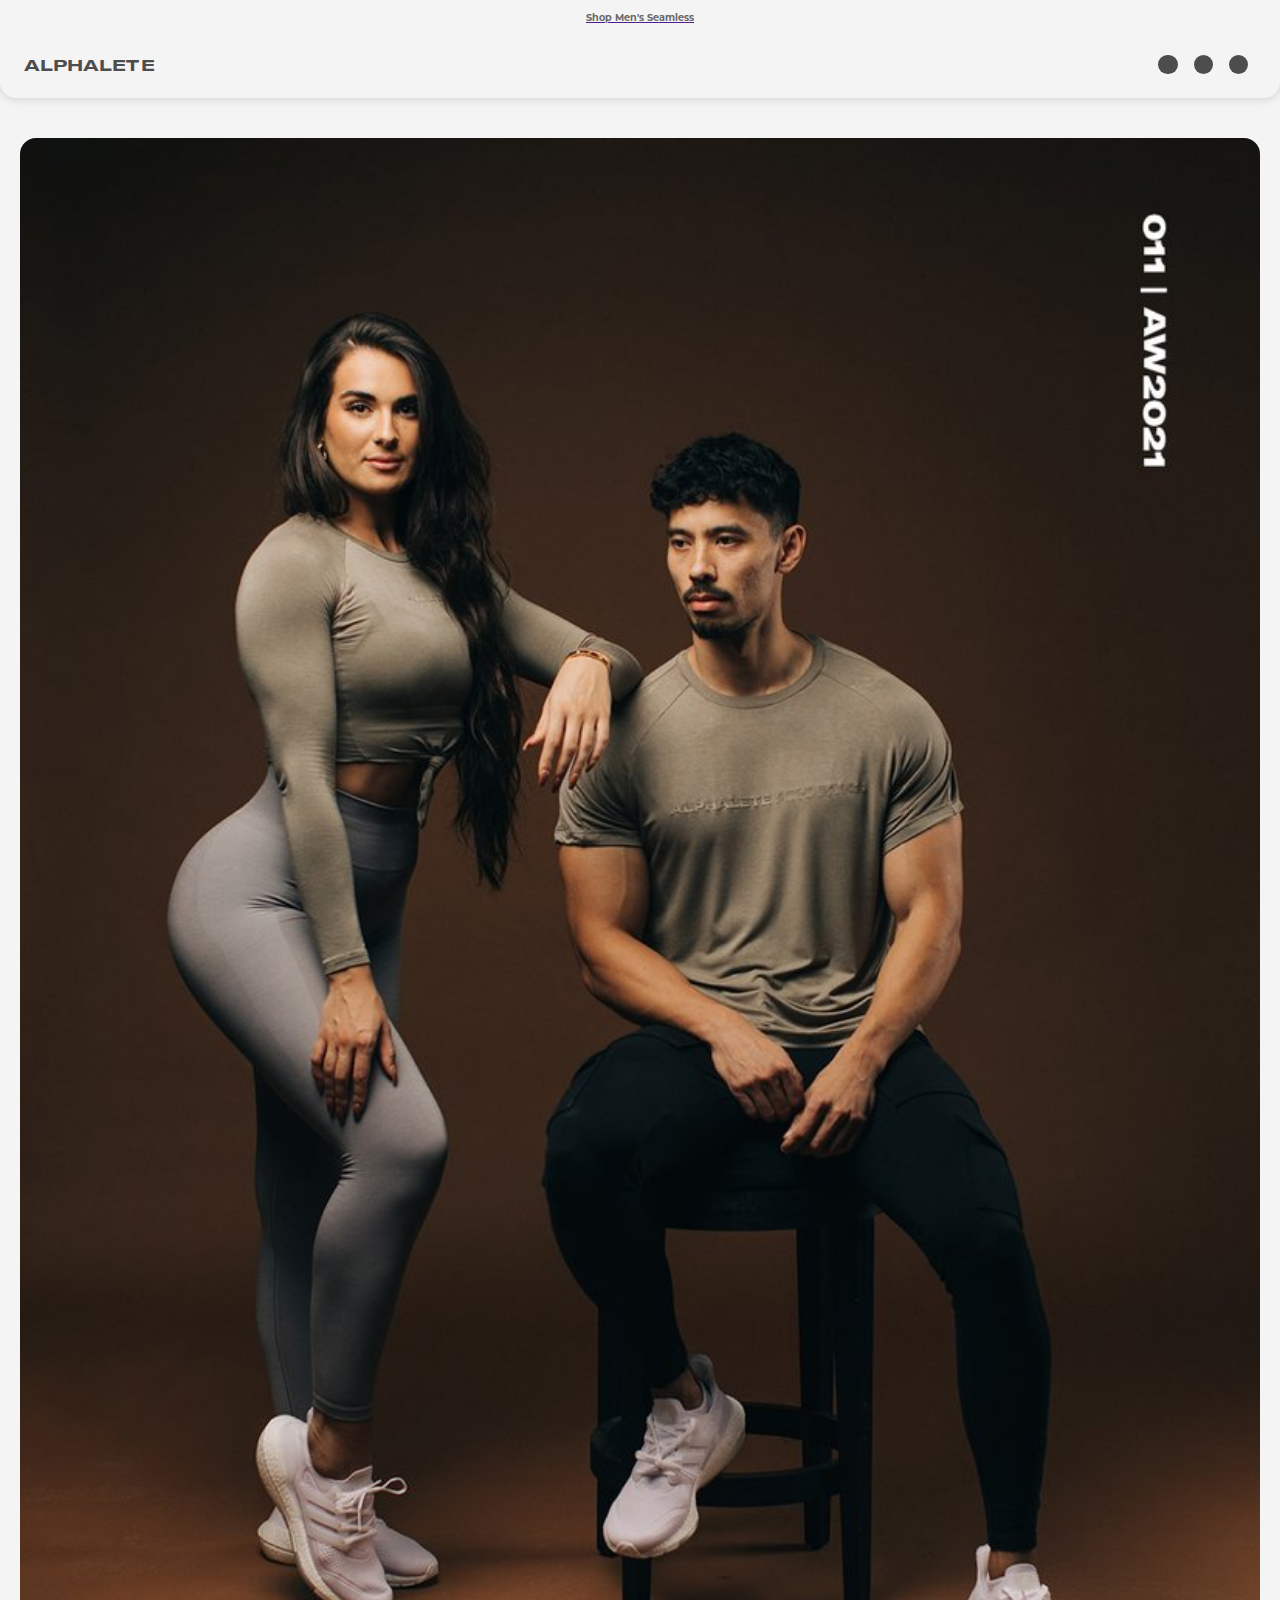
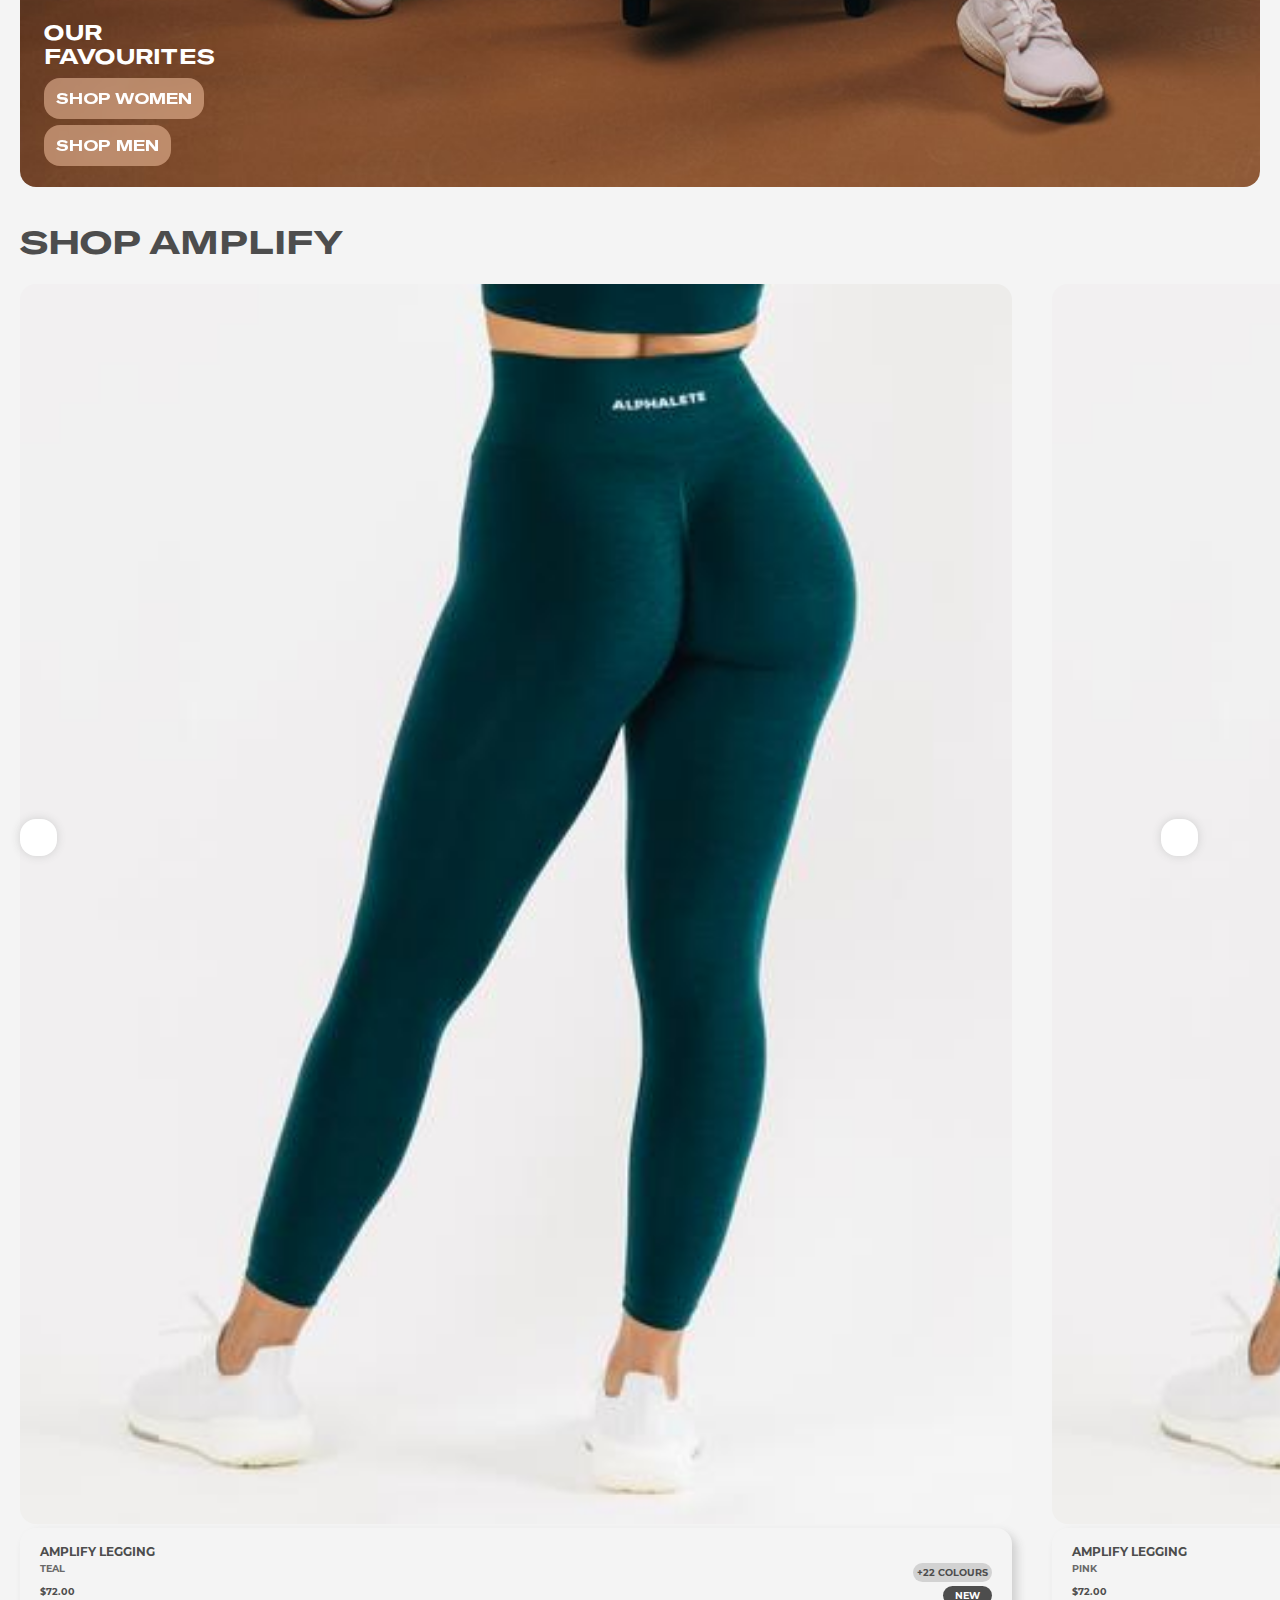
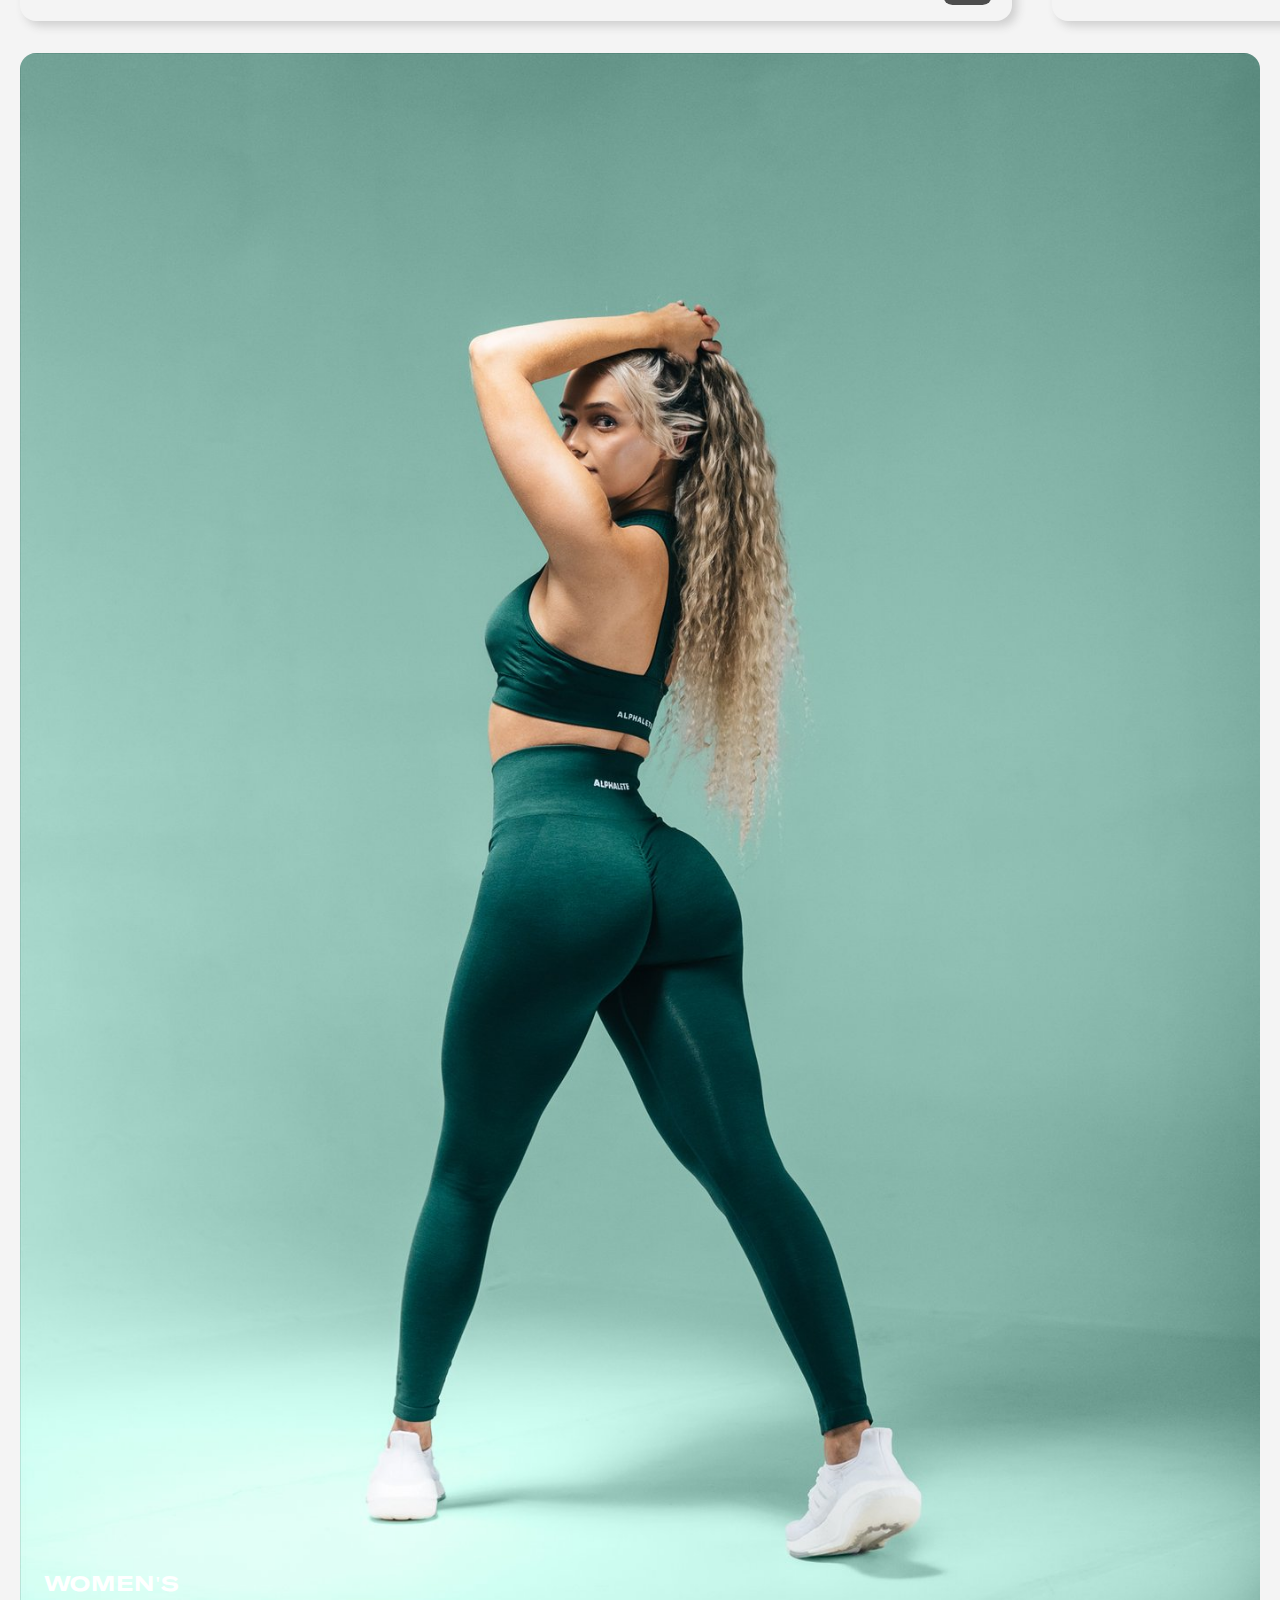
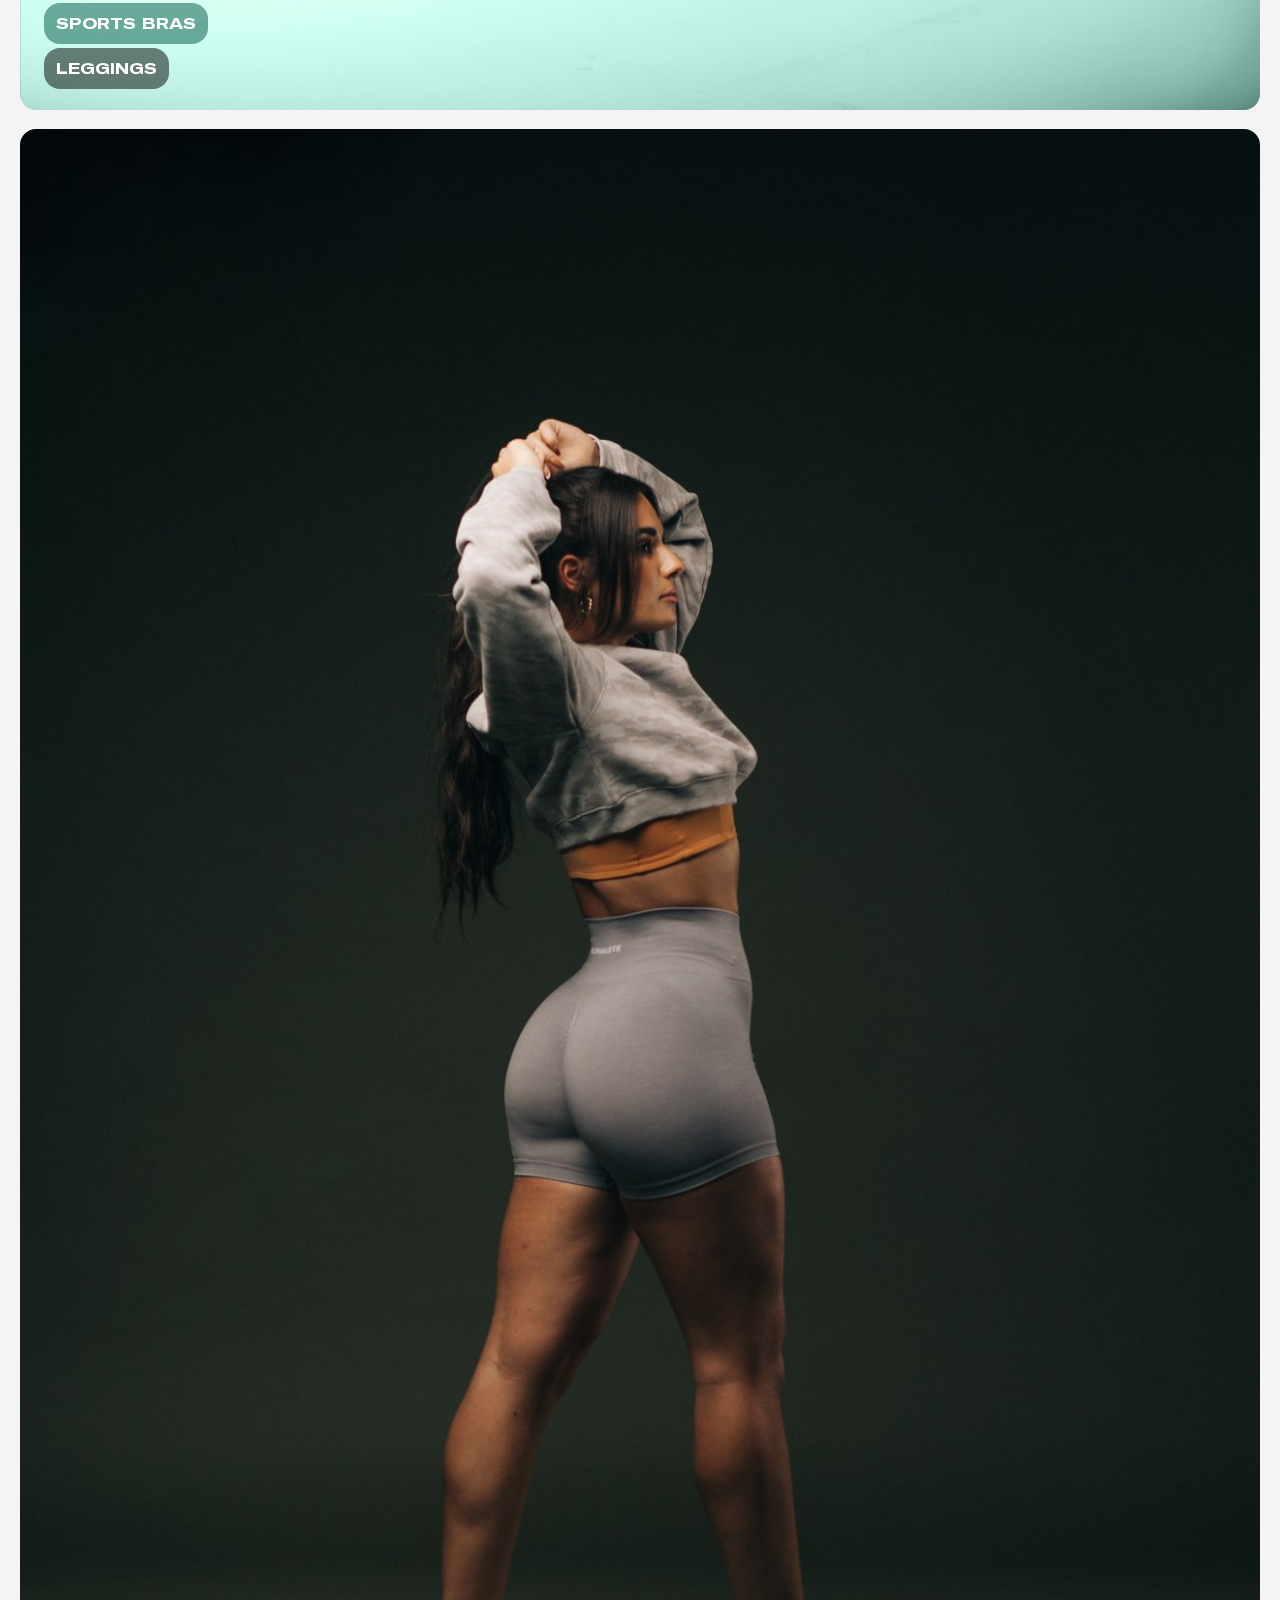
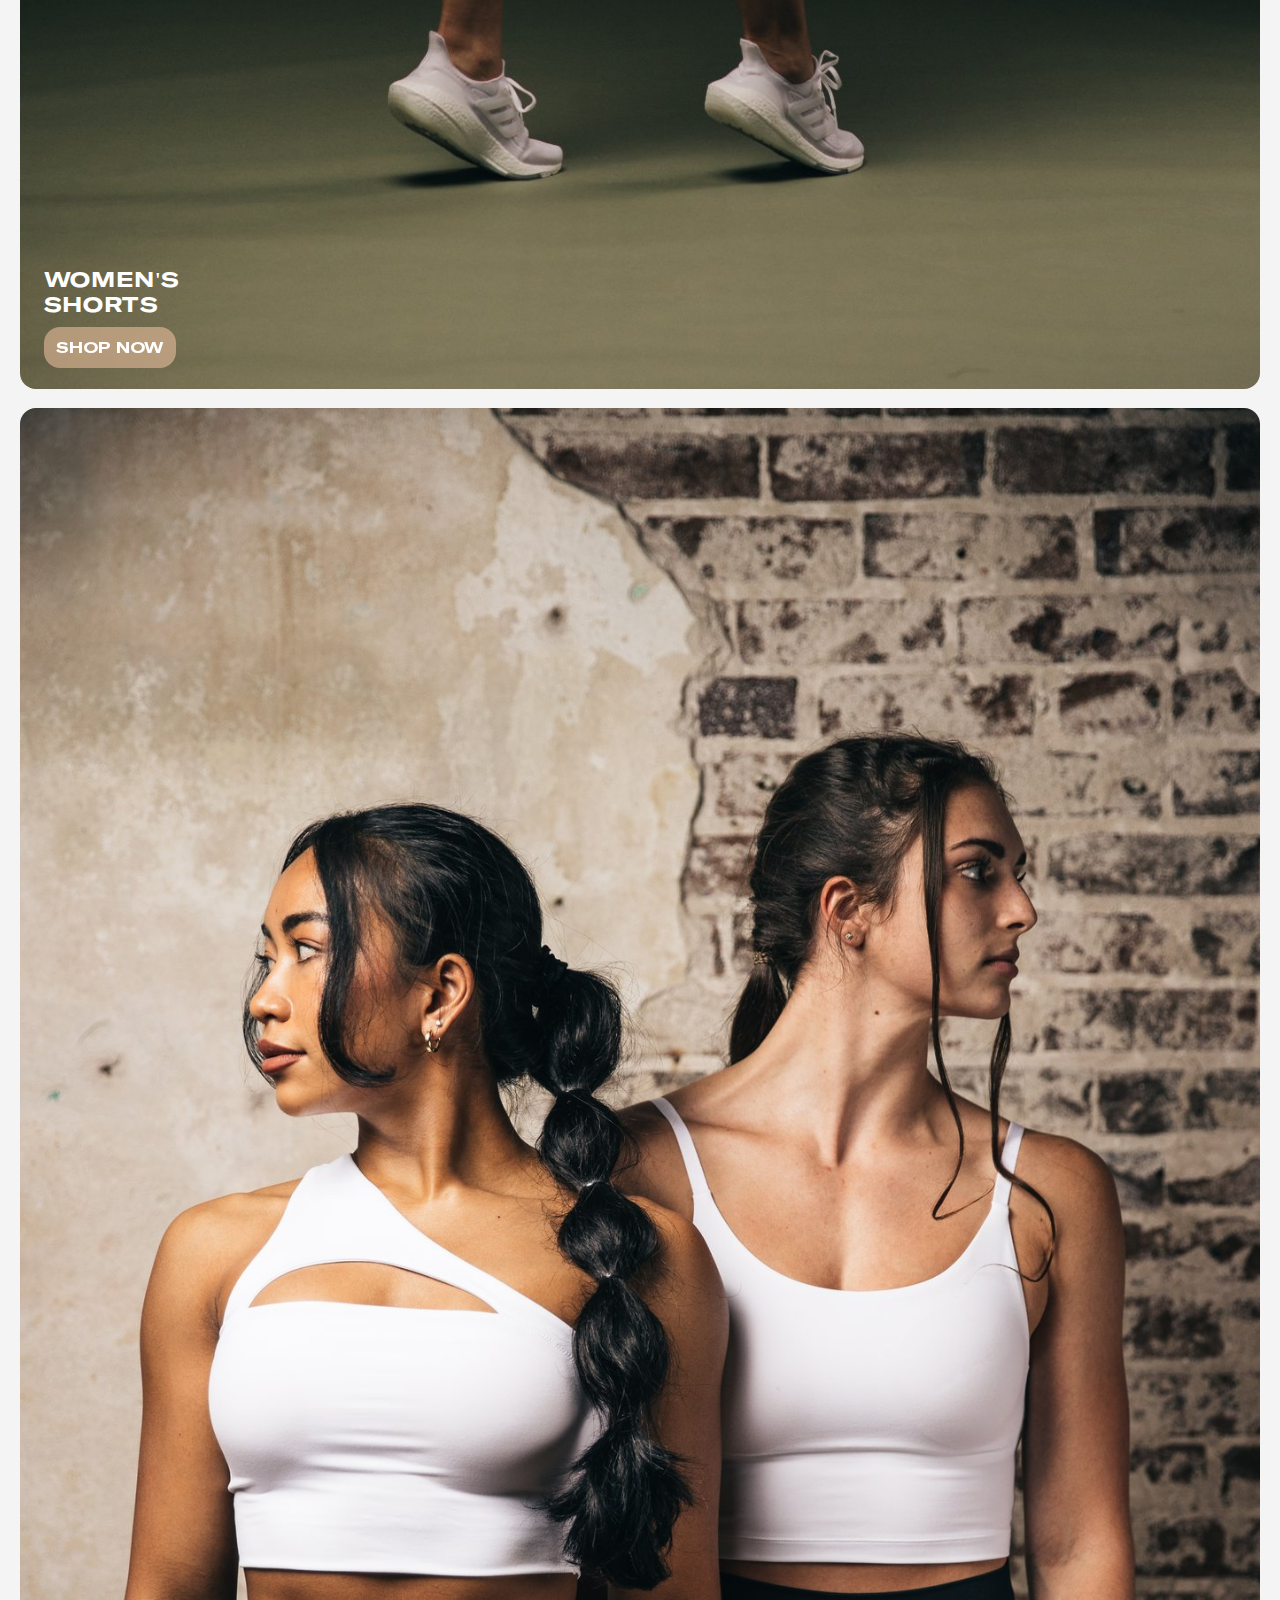
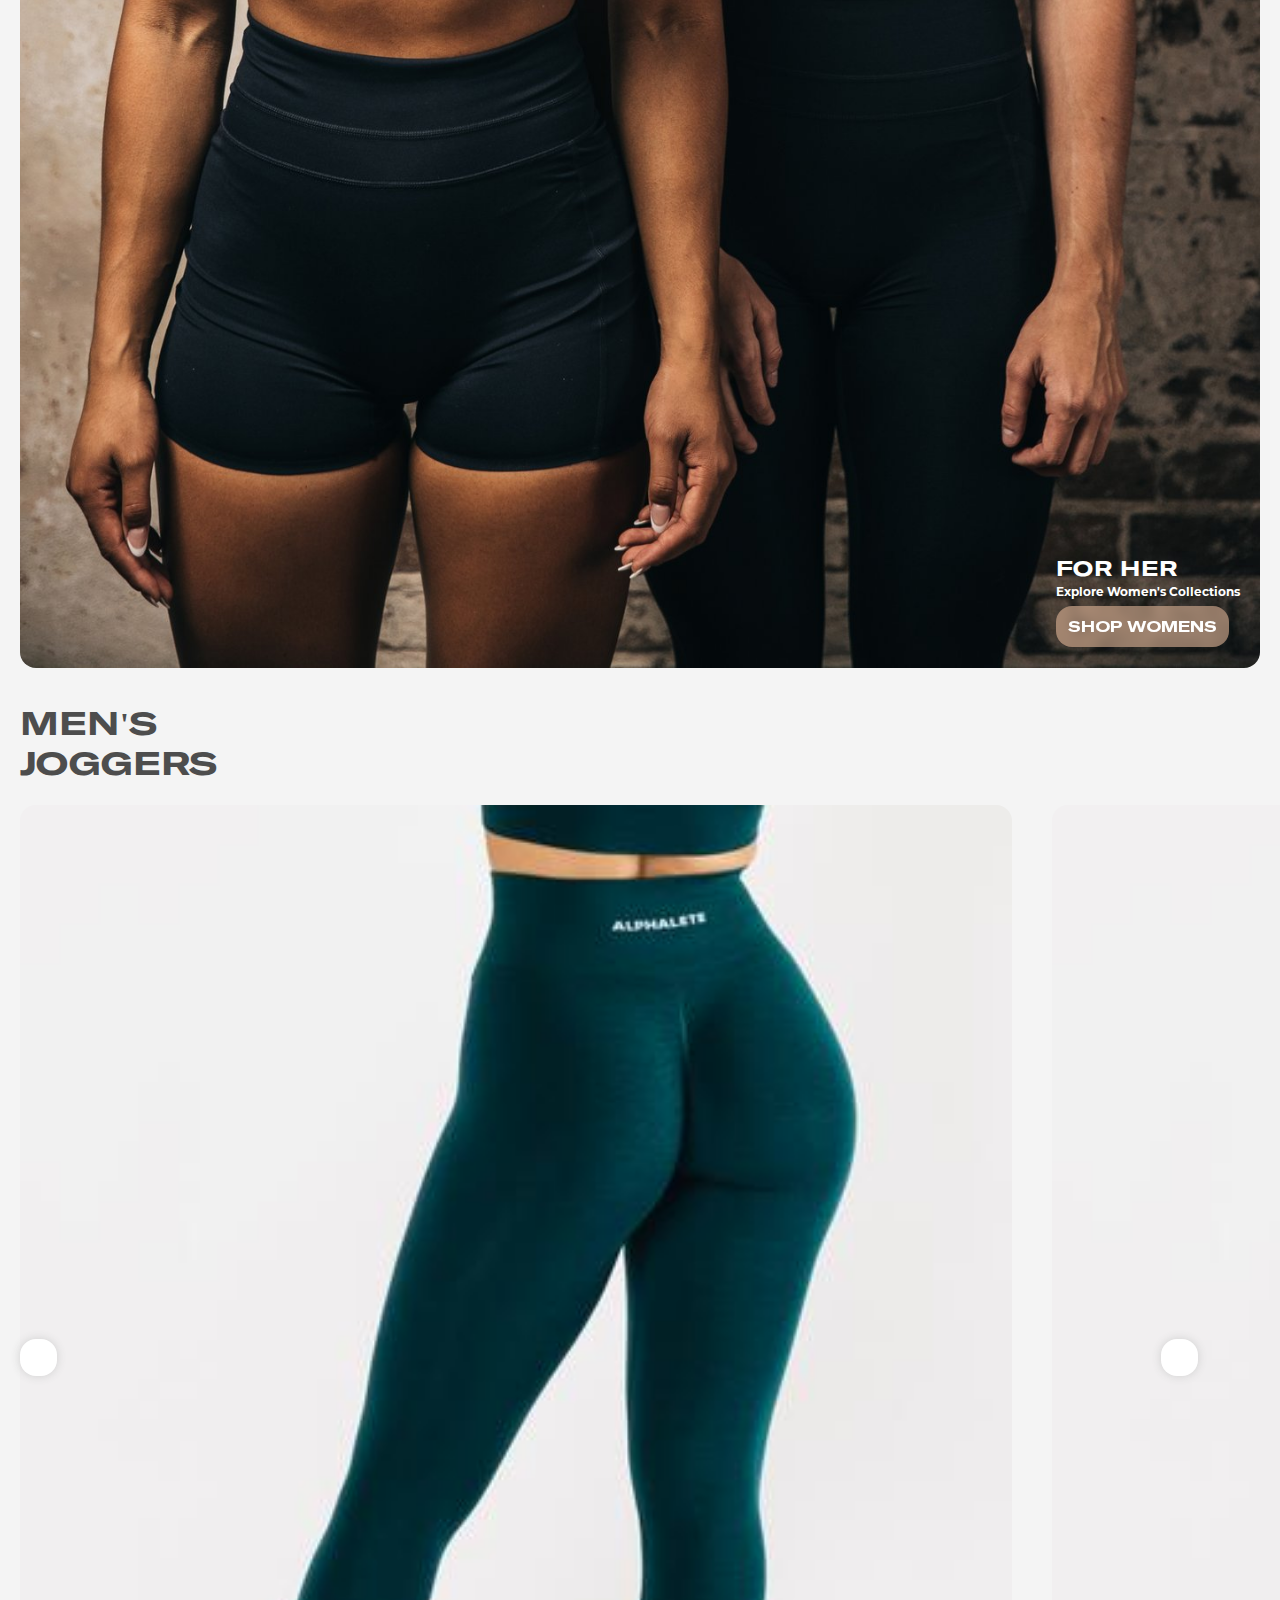
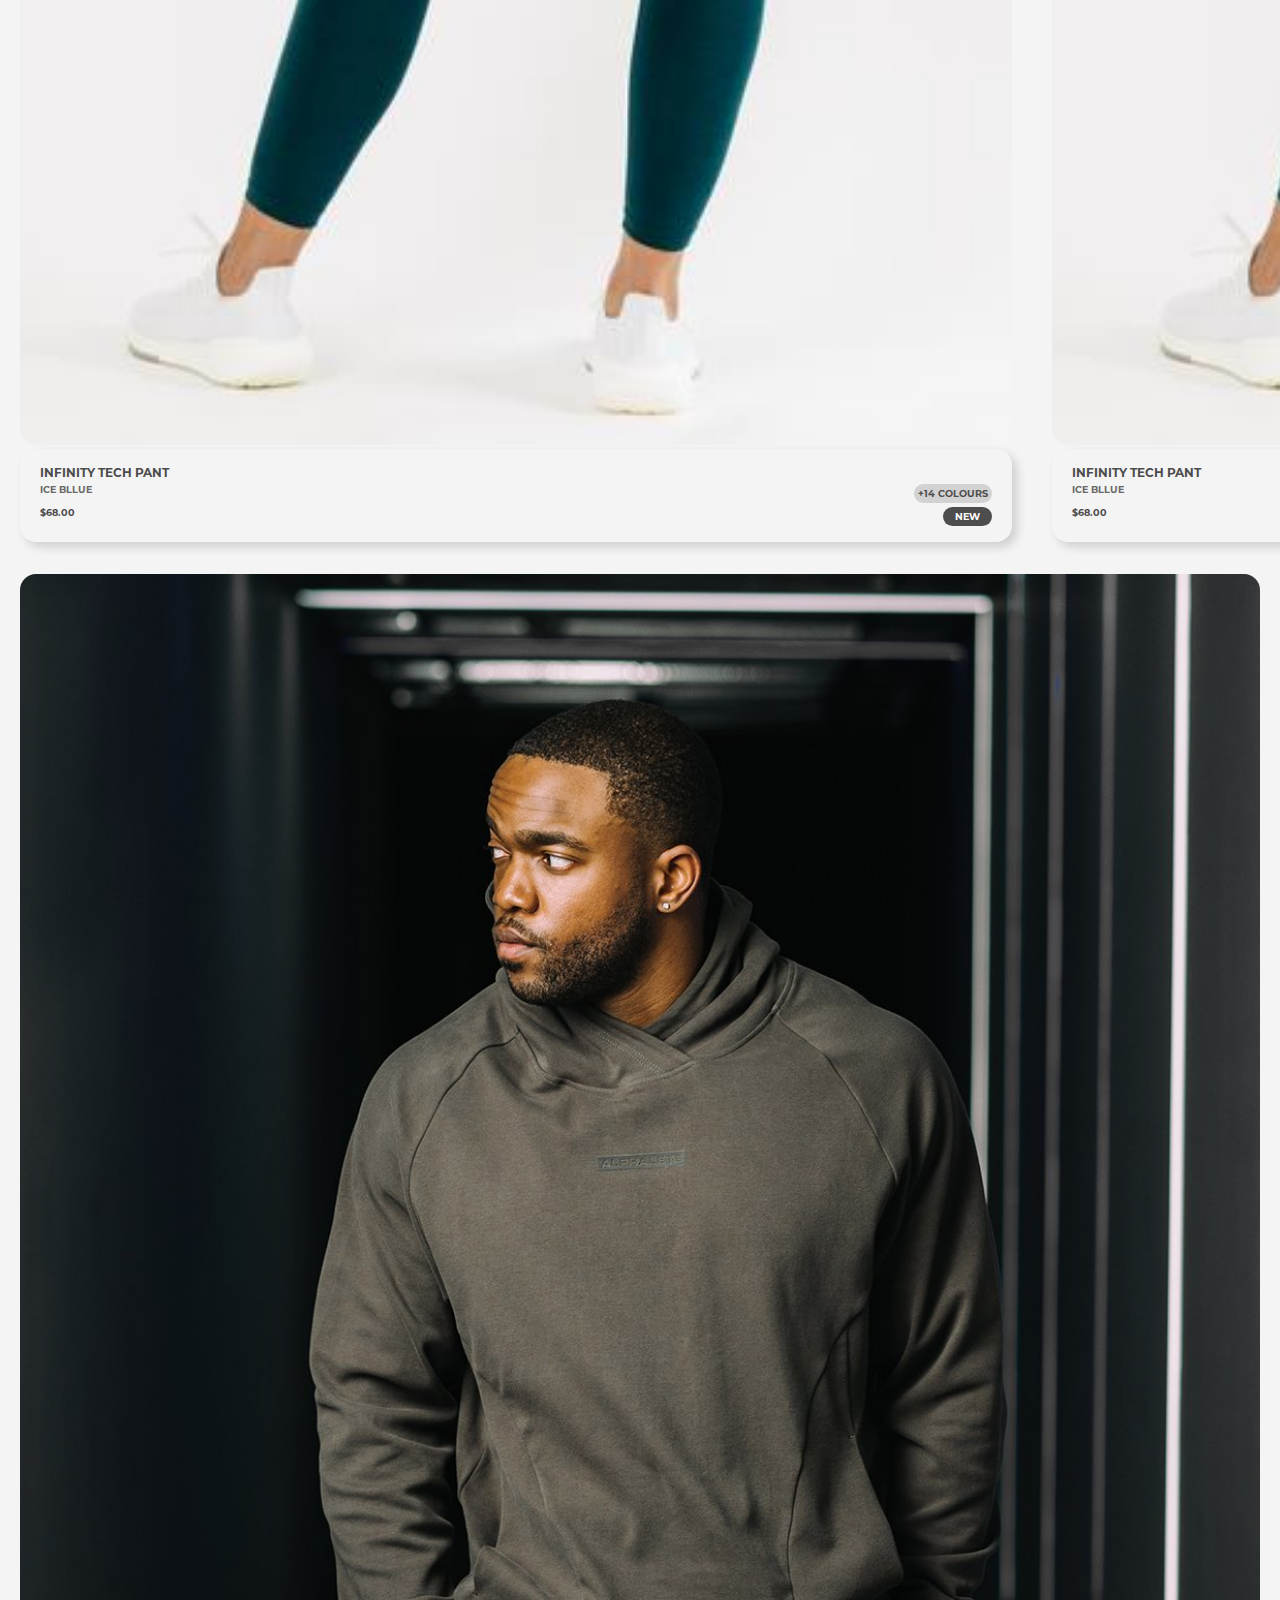
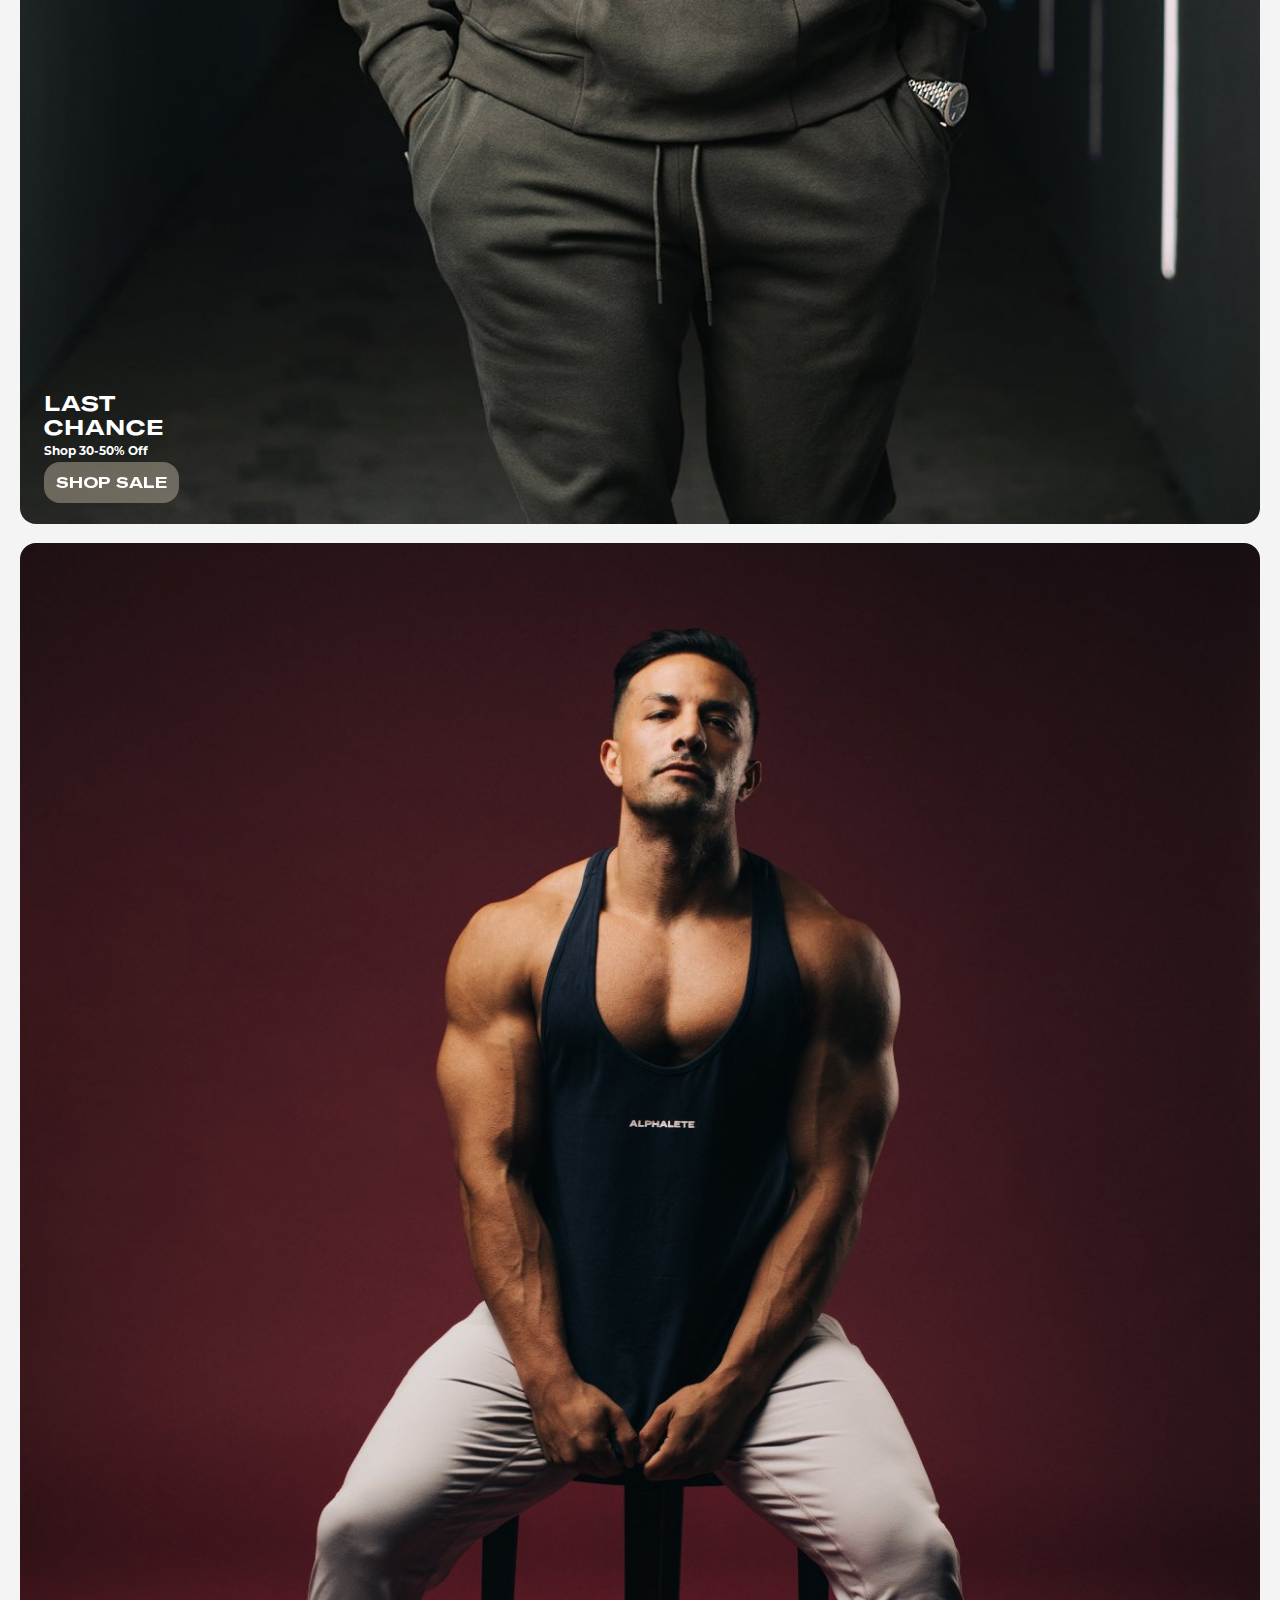
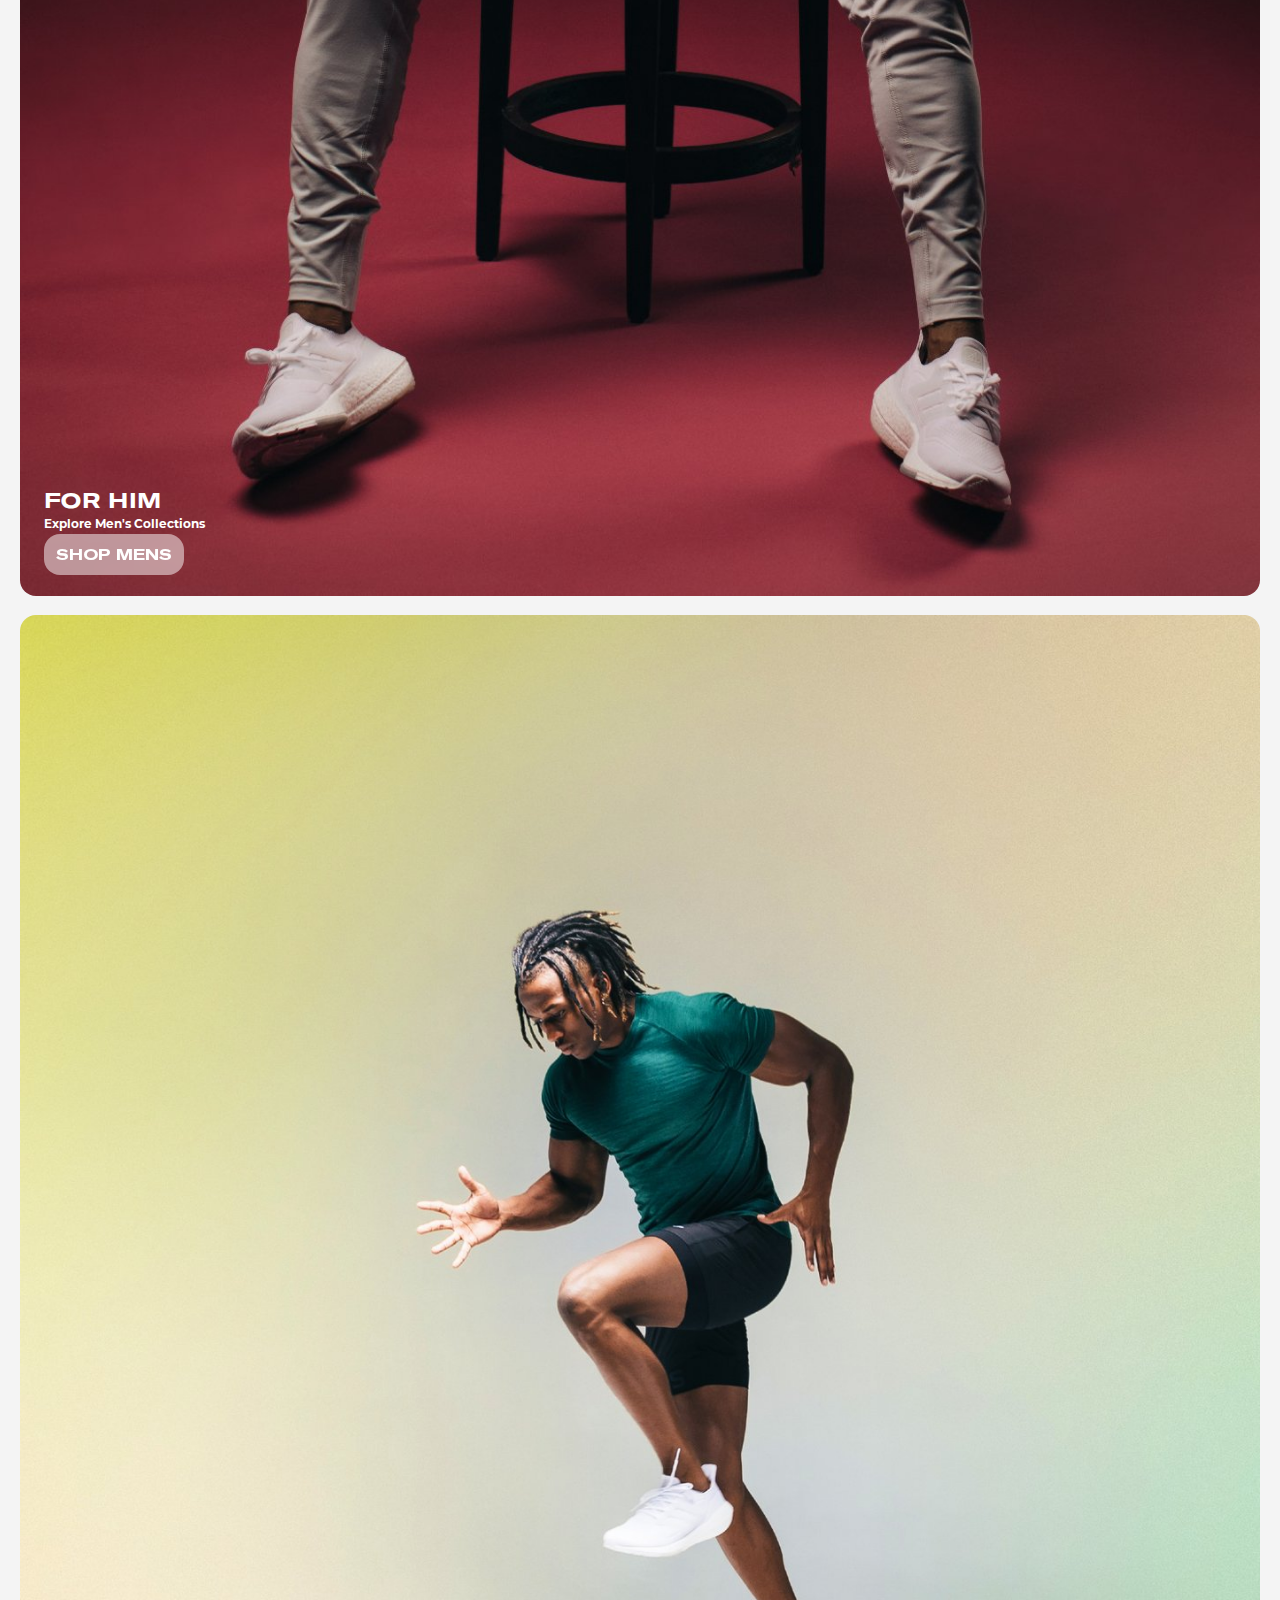
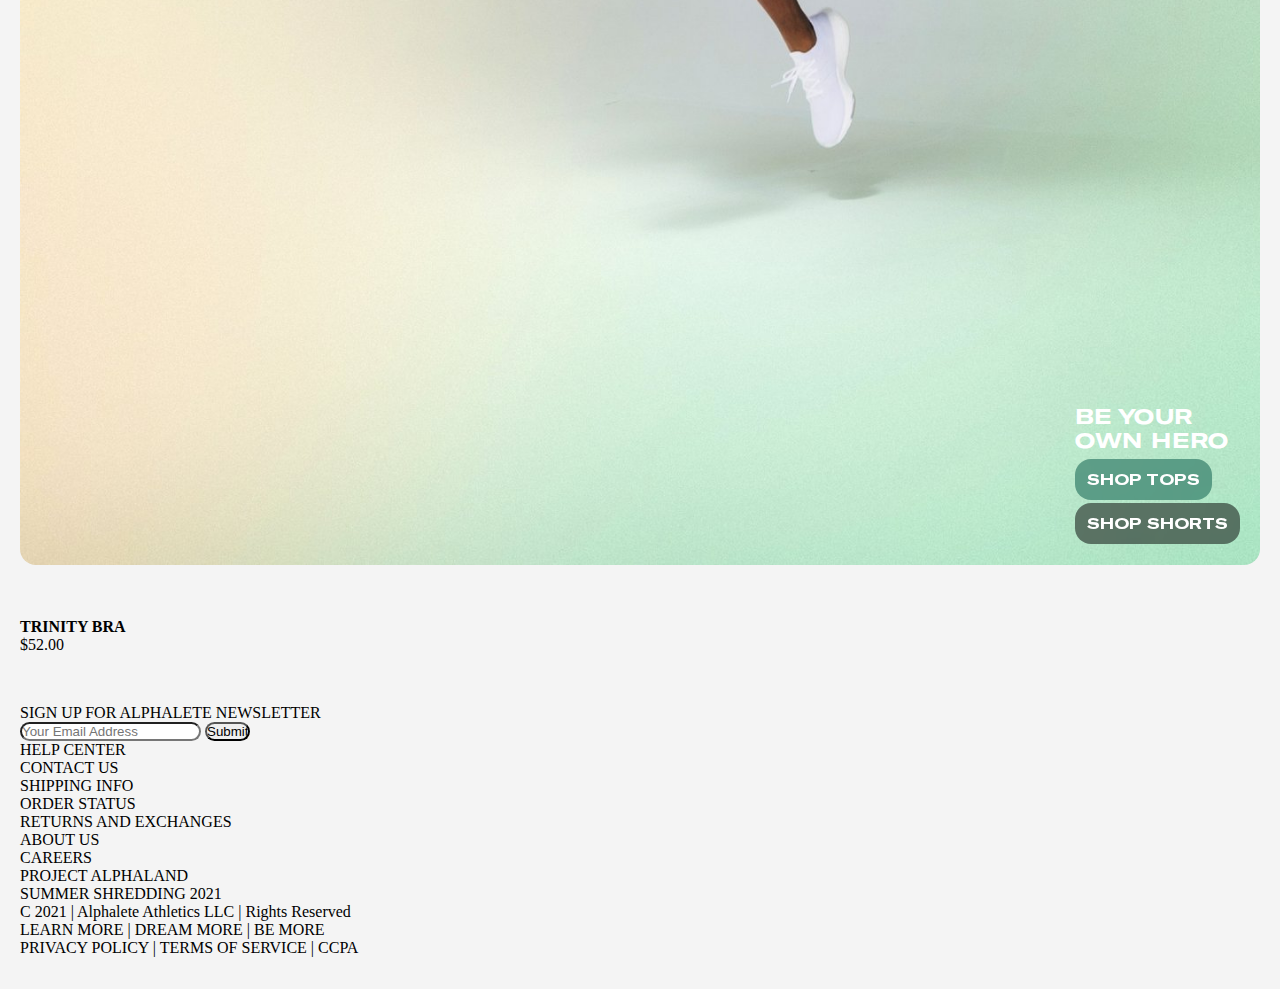
==== commit 72ddd86a: "Added basic mobile styling for mensJoggers and mensGallery" ====
--- a/index.html
+++ b/index.html
@@ -36,6 +36,7 @@
                 </div>
             </div>
         </section>
+        <!-- --------------- SHOP AMPLIFY --------------- -->
         <section class="shopAmplify carouselSection">
             <h1>SHOP AMPLIFY</h1>
             <ul class="carouselPart">
@@ -71,6 +72,7 @@
                 <button class="nextButton carouselButtons"><i class="fa-solid fa-angle-right"></i></button>
             </ul>
         </section>
+        <!-- --------------- WOMEN'S GALLERY --------------- -->
         <section class="womensGallery overlayBoxType">
             <div class="womensClothes sectionOverlay">
                 <img src="images/womensGallery1.jpeg" class="ourFaves-mobile" alt="Makayla and Jon wearing newest Alphalete Gear">
@@ -99,44 +101,70 @@
                 </div>
             </div>
         </section>
-        <!-- <section class="mensJoggers carouselSection">
-            <div class="carouselTitleBox">
-                <h1>MEN'S JOGGERS</h1>
-                <button class="carouselTitleButton">VIEW ALL</button>
-            </div>
+<!-- --------------- MENS JOGGERS CAROUSEL --------------- -->
+        <section class="mensJoggers carouselSection">
+            <h1>MEN'S JOGGERS</h1>
             <ul class="carouselPart">
-                <li class="joggers carouselBox">
-                    <div class="carouselImage"></div>
+                <li class="leggings carouselBox">
+                    <div class="carouselImage"><img src="images/amplify1.jpeg" alt=""></div>
                     <div class="carouselInformation">
                         <p class="itemTitle">INFINITY TECH PANT</p>
-                        <p class="itemColourAmount">+14 COLOURS</p>
-                        <p class="itemColour">ICE BLUE</p>
-                        <p class="itemPrice">$68.00</p>
-                        <p class="itemStatus">NEW</p>
-                    </div>
-                </li>
-                <button class="prevButton"><i class="fa-solid fa-angle-left"></i></button>
-                <button class="nextButton"><i class="fa-solid fa-angle-right"></i></button>
-            </ul>
-        </section> -->
-        <section class="mensGallery">
-            <div class="lastChance">
-                <div class="lastChanceImage "></div>
-                <h2>LAST CHANCE</h2>
-                <p>Shop 30-50% Off</p>
-                <button class="shopSale sectionButton">SHOP SALE</button>
-            </div>
-            <div class="forHim forThemBox">
-                <div class="forHimImage"></div>
-                <h2>FOR HIM</h2>
-                <p>Explore Men's Collections</p>
-                <button class="shopThem sectionButton">SHOP MENS</button>
-            </div>
-            <div class="ownHero">
-                <div class="heroImage"></div>
-                <h2>BE YOUR OWN HERO</h2>
-                <button class="shopTops sectionButton">SHOP TOPS</button>
-                <button class="shopShorts sectionButton">SHOP SHORTS</button>
+                        <div class="colourBox">
+                            <p class="itemColour">ICE BLLUE</p>
+                            <p class="itemColourAmount">+14 COLOURS</p>
+                        </div>
+                        <div class="priceStatus">
+                            <p class="itemPrice">$68.00</p>
+                            <p class="itemStatus">NEW</p>
+                        </div>
+                    </div>
+                </li>
+                <li class="leggings carouselBox">
+                    <div class="carouselImage"><img src="images/amplify1.jpeg" alt=""></div>
+                    <div class="carouselInformation">
+                        <p class="itemTitle">INFINITY TECH PANT</p>
+                        <div class="colourBox">
+                            <p class="itemColour">ICE BLLUE</p>
+                            <p class="itemColourAmount">+14 COLOURS</p>
+                        </div>
+                        <div class="priceStatus">
+                            <p class="itemPrice">$68.00</p>
+                            <p class="itemStatus">NEW</p>
+                        </div>
+                    </div>
+                </li>
+                <button class="prevButton carouselButtons"><i class="fa-solid fa-angle-left"></i></button>
+                <button class="nextButton carouselButtons"><i class="fa-solid fa-angle-right"></i></button>
+            </ul>
+        </section>
+<!-- --------------- MENS GALLERY --------------- -->
+        <section class="mensGallery overlayBoxType">
+            <div class="mensClothes sectionOverlay">
+                <img src="images/mensGallery1.jpeg" class="ourFaves-mobile" alt="Makayla and Jon wearing newest Alphalete Gear">
+
+                <div class="sectionInfoOverlays">
+                    <h2>LAST CHANCE</h2>
+                    <p class="overlayBio">Shop 30-50% Off</p>
+                    <a class="sectionButton"><p class="shopSale">SHOP SALE</p></a>
+                </div>
+            </div>
+            <div class="womensShorts sectionOverlay">
+                <img src="images/mensGallery2.jpeg" class="ourFaves-mobile" alt="Makayla and Jon wearing newest Alphalete Gear">
+
+                <div class="sectionInfoOverlays">
+                    <h2>FOR HIM</h2>
+                    <p class="overlayBio">Explore Men's Collections</p>
+                    <a class="sectionButton"><p class="shopMens">SHOP MENS</p></a>
+                </div>
+            </div>
+            <div class="forHer sectionOverlay">
+                <img src="images/mensGallery3.jpeg" class="ourFaves-mobile" alt="Makayla and Jon wearing newest Alphalete Gear">
+
+                <div class="sectionInfoOverlays">
+                    <h2>BE YOUR OWN HERO</h2>
+                    <a class="sectionButton"><p class="shopTops">SHOP TOPS</p></a>
+                    <a class="sectionButton"><p class="shopShorts">SHOP SHORTS</p></a>
+                </div>
             </div>
         </section>
         <section class="shopTheLook">
--- a/css/main.css
+++ b/css/main.css
@@ -111,7 +111,7 @@
 
 /* ***** SECTIONS WITH TEXT ON IMAGES / OUR FAVOURITES STYLES ***** */
 .overlayBoxType {
-    height: 60vh;
+    /* height: 60vh; */
     width: 100%;
     position: relative;
     font-family: "GT America Expanded Bold";
@@ -159,6 +159,9 @@
     color: var(--color-matteblack);
     margin-bottom: 1.5rem;
     position: relative;
+}
+.mensJoggers h1 {
+    width: 11ch;
 }
 .carouselPart {
     display: flex;
@@ -234,6 +237,22 @@
     background-color: rgba(0, 0, 0, 0.5);
 }
 .forHer .sectionInfoOverlays {
-    text-align: right;
+    padding-left: 0;
+    padding-right: 1.25rem;
+    /* text-align: right; */
     right: 0;
 }
+/* ***** MENS GALLERY STYLES ***** */
+.shopSale {
+    background-color: rgba(182, 171, 151, 0.5);
+}
+.shopMens {
+    background-color: rgba(255, 255, 255, 0.5);
+}
+.shopTops {
+    background-color: rgba(0, 84, 67, 0.5);
+}
+.shopShorts {
+    background-color: rgba(0, 0, 0, 0.5);
+}
+
